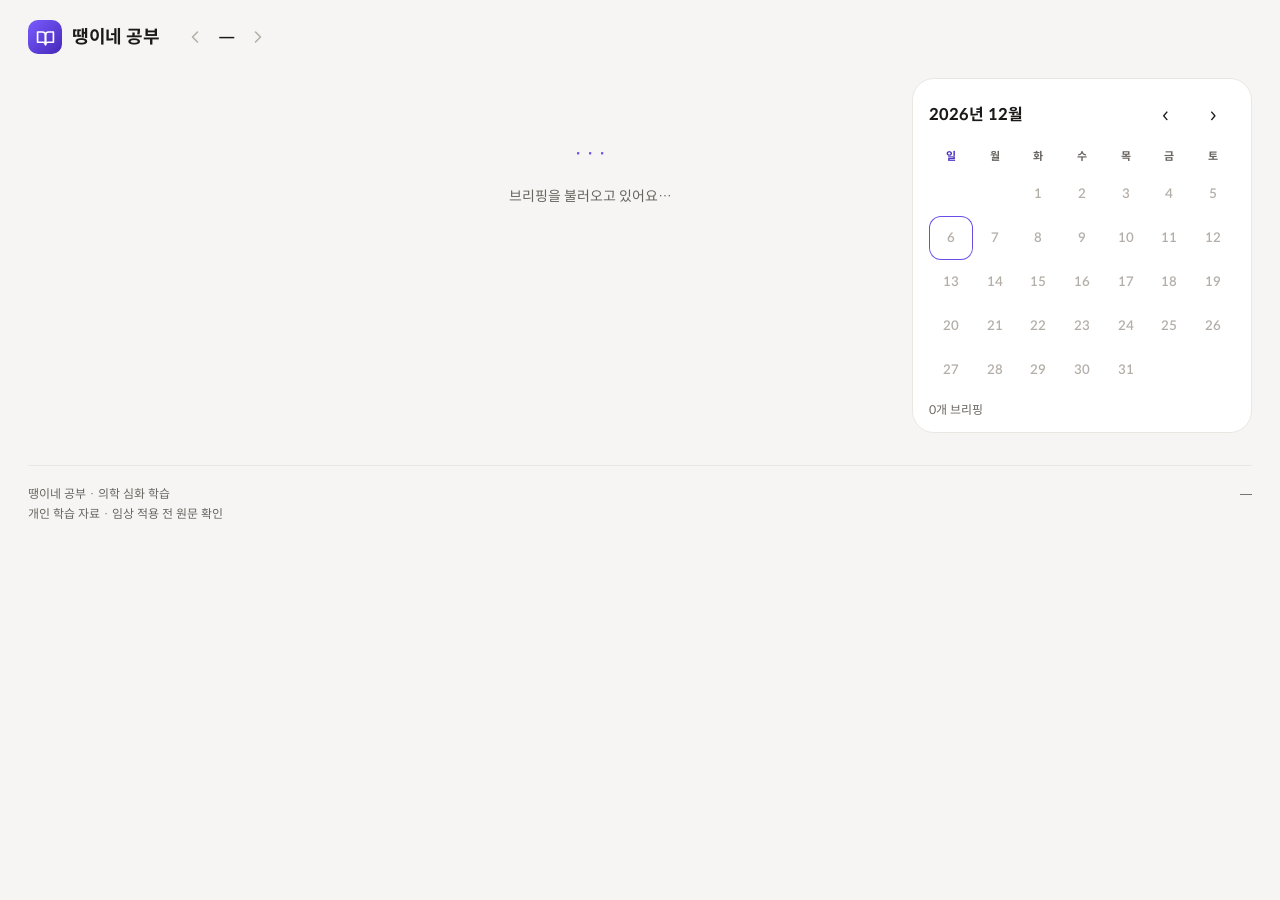
==== index.html @ c03ef51e "넓은 PC 레이아웃 v2: 폭 상한 대신 열 — 카드 옆에 오늘 들은 내용·셀프 체크·한 장 복습, 4800px 이상 확대 (1599px 이하 변화 없음)" ====
<!DOCTYPE html>
<html lang="ko">
<head>
<meta charset="UTF-8">
<meta name="viewport" content="width=device-width,initial-scale=1.0,viewport-fit=cover">
<title>땡이네 공부 · 의학 심화 학습</title>
<meta name="description" content="신장내과 + 인접 과목 — 매일 아침, 3일 사이클로 자동 작성되는 학습 브리핑">
<meta name="theme-color" content="#F6F5F3">
<link rel="manifest" href="manifest.json?v=15">
<link rel="icon" href="icon.svg?v=15" type="image/svg+xml">
<link rel="icon" type="image/png" sizes="192x192" href="icon-192.png?v=15">
<link rel="icon" type="image/png" sizes="512x512" href="icon-512.png?v=15">
<link rel="icon" type="image/x-icon" href="favicon.ico?v=15">
<link rel="apple-touch-icon" href="apple-touch-icon.png?v=15">
<meta name="apple-mobile-web-app-capable" content="yes">
<meta name="apple-mobile-web-app-status-bar-style" content="default">
<meta name="apple-mobile-web-app-title" content="땡이네 공부">
<meta name="application-name" content="땡이네 공부">
<meta name="mobile-web-app-capable" content="yes">
<link rel="preload" href="assets/fonts/SpoqaHanSansNeo-Regular.woff2" as="font" type="font/woff2" crossorigin>
<link rel="preload" href="assets/fonts/SpoqaHanSansNeo-Bold.woff2" as="font" type="font/woff2" crossorigin>
<link rel="stylesheet" href="assets/content-visuals.css?v=15">
<link rel="stylesheet" href="assets/podcast-listen.css?v=17">
<style>
/* Spoqa Han Sans Neo subset, SIL OFL — assets/fonts/LICENSE_OFL.txt. font-display:swap so the file never blocks first paint. Weights stop at Bold (700). */
@font-face{font-family:"Spoqa Han Sans Neo";font-style:normal;font-weight:400;font-display:swap;src:url("assets/fonts/SpoqaHanSansNeo-Regular.woff2") format("woff2")}
@font-face{font-family:"Spoqa Han Sans Neo";font-style:normal;font-weight:500;font-display:swap;src:url("assets/fonts/SpoqaHanSansNeo-Medium.woff2") format("woff2")}
@font-face{font-family:"Spoqa Han Sans Neo";font-style:normal;font-weight:700;font-display:swap;src:url("assets/fonts/SpoqaHanSansNeo-Bold.woff2") format("woff2")}
:root{--bg:#f3f6f7;--panel:#fff;--panel-2:#f4f7f8;--line:#dce5e8;--ink:#172f43;--ink-2:#425b6c;--ink-3:#657b88;--navy:#132d46;--teal:#138a83;--teal-dark:#076e68;--teal-soft:#e6f5f2;--amber:#885b17;--rose:#a44348;--mono:ui-monospace,SFMono-Regular,Consolas,monospace;--sans:"Spoqa Han Sans Neo","Apple SD Gothic Neo","Malgun Gothic",sans-serif}

*{box-sizing:border-box}
html{scroll-behavior:smooth;scroll-padding-top:90px}
body{margin:0;padding-top:env(safe-area-inset-top);padding-bottom:env(safe-area-inset-bottom);background:var(--bg);color:var(--ink);font:16px/1.7 var(--sans);word-break:keep-all;overflow-wrap:anywhere;-webkit-font-smoothing:antialiased}
button,input{font:inherit}
button,summary,a{-webkit-tap-highlight-color:transparent}
a{color:var(--teal-dark);text-underline-offset:3px}
button,summary{cursor:pointer}
button{touch-action:manipulation}
button:focus-visible,summary:focus-visible,a:focus-visible,input:focus-visible{outline:3px solid #e9b75b;outline-offset:4px}
button:disabled{cursor:default}
summary{list-style:none}
summary::-webkit-details-marker{display:none}
[hidden]{display:none!important}
.skip-link{position:fixed;top:-80px;left:16px;z-index:100;background:white;padding:12px 20px;border-radius:8px}
.skip-link:focus{top:12px}
.wrap{max-width:1100px;margin:0 auto;padding:0 32px 36px}
.topbar{display:flex;align-items:center;justify-content:space-between;padding:22px 0 20px;gap:16px}
.brand{display:flex;align-items:center;gap:10px;color:var(--navy);text-decoration:none;font-size:22px;letter-spacing:-.8px;font-weight:800}
.brand img{width:38px;height:38px;border-radius:11px}
.brand small{font-size:12px;letter-spacing:.1em;font-weight:600;color:var(--ink-3);margin-left:5px}
.top-r{font-size:12px;color:var(--ink-3);display:flex;gap:8px;align-items:center}
.status-dot{height:6px;width:6px;border-radius:50%;background:var(--teal)}
.collab-link{display:inline-flex;align-items:center;min-height:44px;padding:0 12px;margin-left:4px;border:1px solid var(--line);border-radius:10px;background:var(--panel);color:var(--teal-dark);font-size:12px;font-weight:700;text-decoration:none;white-space:nowrap}
.header{background:var(--navy);border-radius:24px;padding:34px 38px;position:relative;overflow:hidden;color:white;display:flex;justify-content:space-between;gap:28px;align-items:center}
.h-eyebrow{font-size:11px;font-weight:650;letter-spacing:.16em;text-transform:uppercase;color:#8ed9d0;margin-bottom:12px}
.h-title{font-size:32px;line-height:1.35;font-weight:750;letter-spacing:-1.2px;margin:0 0 11px}
.h-description{font-size:14px;color:#c1d1dd;margin:0;max-width:490px}
.h-meta{display:flex;gap:10px;align-items:center;flex-wrap:wrap;margin-top:24px;font-size:12px;color:#c1d1dd}
.h-meta b{font-weight:550;color:white;letter-spacing:.03em}
.pill{background:#29465d;color:#c9ece6;border:1px solid #3f6274;border-radius:6px;padding:2px 8px;font-size:11px}
.hero-art{width:150px;height:140px;flex-shrink:0;opacity:.94}
.hero-art img{width:116px;height:116px;display:block;margin:12px auto;border-radius:29px;box-shadow:0 12px 30px #05172744}
.date-bar{margin:18px 0 26px;display:flex;align-items:flex-start;justify-content:space-between;gap:16px}
.reading-note{font-size:12px;color:var(--ink-3);padding-top:10px;margin:0}
.archive{position:relative;min-width:255px}
.archive>summary{display:flex;align-items:center;justify-content:space-between;gap:14px;min-height:44px;background:var(--panel);border:1px solid var(--line);border-radius:10px;padding:8px 14px;font-size:13px;color:var(--ink-2)}
.archive>summary .chevron{font-size:17px;line-height:1}
.archive[open]>summary .chevron{transform:rotate(180deg)}
.calendar{position:absolute;top:54px;right:0;width:342px;z-index:20;background:white;border:1px solid var(--line);border-radius:16px;padding:16px;box-shadow:0 12px 40px #132d4620}
.cal-head{display:flex;justify-content:space-between;align-items:center;margin-bottom:8px}
.cal-title{font-size:16px;font-weight:700}
.cal-nav{display:flex;gap:4px}
.cal-btn{min-width:44px;height:44px;border:1px solid var(--line);border-radius:9px;color:var(--ink);background:white;font-size:22px}
.cal-grid{display:grid;grid-template-columns:repeat(7,1fr);gap:0}
.cal-wd{text-align:center;font-size:11px;color:var(--ink-3);padding:6px}
.cal-day{border:0;background:transparent;height:44px;min-width:0;font-family:var(--mono);font-size:13px;border-radius:9px;position:relative;color:var(--ink-3)}
.cal-day:disabled{color:#9aabb6}
.cal-day.has:after{content:'';position:absolute;width:4px;height:4px;border-radius:4px;background:var(--teal);bottom:4px;left:calc(50% - 2px)}
.cal-day.has:hover{background:var(--teal-soft)}
.cal-day.today{box-shadow:inset 0 0 0 1px var(--teal)}
.cal-day.is-selected{color:white;background:var(--navy)}
.cal-day.is-selected:after{background:#88dbd0}
.cal-count{font-size:11px;color:var(--ink-3);margin:10px 0 0}
.section-kicker{font-size:11px;letter-spacing:.13em;font-weight:700;color:var(--teal-dark);text-transform:uppercase}
.section-heading{display:flex;align-items:end;justify-content:space-between;gap:16px;margin-bottom:18px}
.section-heading h2{margin:3px 0 0;font-size:23px;letter-spacing:-.7px;line-height:1.4}
.section-heading p{font-size:12px;color:var(--ink-3);margin:0}
.specialty-nav{display:flex;gap:8px;overflow-x:auto;scrollbar-width:thin;position:sticky;top:0;z-index:10;background:#f3f6f7f5;backdrop-filter:blur(10px);padding:14px 0 17px;margin:0 0 20px;border-bottom:1px solid var(--line)}
.specialty-nav a{display:flex;gap:8px;align-items:center;flex-shrink:0;text-decoration:none;color:var(--ink-2);padding:10px 14px;min-height:44px;border-radius:9px;border:1px solid var(--line);background:white;font-size:13px;font-weight:600}
.specialty-nav a:hover,.specialty-nav a:focus{background:var(--navy);color:white;border-color:var(--navy)}
.specialty-nav .nav-count{font-size:10px;opacity:.75}
.specialty-section{margin:0 0 32px}
.sp-head{display:flex;align-items:center;gap:12px;margin-bottom:14px}
.sp-num{display:grid;place-items:center;background:#e4eeee;border:1px solid #d3e5e3;border-radius:10px;width:42px;height:42px;font-size:12px;font-family:var(--mono);color:var(--teal-dark)}
.sp-title{font-size:20px;font-weight:700;letter-spacing:-.5px;margin:0;line-height:1.35}
.sp-title small{display:block;font-size:11px;color:var(--ink-3);font-weight:400;letter-spacing:.015em;margin-top:3px}
.sp-sub{margin-left:auto;font-size:12px;color:var(--ink-3)}
.article-list{background:white;border:1px solid var(--line);border-radius:15px;overflow:hidden}
.item{border-bottom:1px solid var(--line)}
.item:last-child{border-bottom:0}
.item-head{display:grid;grid-template-columns:82px minmax(0,1fr) 24px;gap:15px;align-items:start;padding:20px 22px;min-height:76px}
.item-head:hover{background:#fafcfc}
.item-cat{display:inline-flex;align-items:center;justify-content:center;gap:5px;border-radius:6px;padding:3px 7px;font-size:11px;font-weight:650;white-space:nowrap;margin-top:2px;color:#315779;background:#edf3f8}
.item-cat.guide{color:#826121;background:#faf3e3}
.item-cat.ins{color:#705388;background:#f3edf8}
.item-cat.drug{color:#087b6e;background:#e8f6f1}
.item-cat.int{color:#9a5143;background:#fcf0e9}
.item-cat.safe{color:#a43d4c;background:#fbedf0}
.cat-symbol{font-size:12px;line-height:1}
.item-headline{font-size:16px;font-weight:650;line-height:1.65;letter-spacing:-.27px;margin:0}
.item-summary{font-size:14px;color:var(--ink-3);line-height:1.65;margin-top:6px;display:-webkit-box;-webkit-line-clamp:2;-webkit-box-orient:vertical;overflow:hidden}
.item-toggle{display:grid;place-items:center;height:28px;color:var(--ink-3);font-size:20px;font-weight:300;transition:transform .15s}
.item[open]>.item-head .item-toggle{transform:rotate(45deg);color:var(--teal)}
.item[open]>.item-head{background:#f8fbfb}
.blocks{padding:0 22px 22px 119px}
.block{padding:18px 0;border-bottom:1px solid #e9eef0;font-size:16px;min-width:0}
.block:last-child{border-bottom:0;padding-bottom:0}
.block h4{font-size:12px;letter-spacing:.025em;color:var(--teal-dark);margin:0 0 8px;font-weight:700}
.block p,.block ul,.block ol{margin:0 0 9px;font-size:16px;line-height:1.85;color:var(--ink-2)}
.block p:last-child,.block ul:last-child,.block ol:last-child{margin-bottom:0}
.block ul,.block ol{padding-left:23px}
.block li{margin-bottom:5px}
.block strong{color:var(--ink);font-weight:650}
.block.algo{border-left:3px solid var(--teal);padding:16px 18px;margin:12px 0;background:#f0f8f6;border-radius:0 9px 9px 0}
.block.cautions{border-left:3px solid #c99354;background:#fcf7ef;padding:16px 18px;border-radius:0 9px 9px 0}
.block.source p,.block.source li{font-size:13px}
.block.source a{word-break:break-word}
.no-updates{border:1px dashed #cedde2;border-radius:11px;margin-top:12px;color:var(--ink-3);font-size:12px;background:#ffffff80}
.no-updates>summary{min-height:44px;padding:12px 16px;display:flex;align-items:center;justify-content:space-between;gap:12px}
.no-updates>summary span:first-child{display:flex;gap:8px;align-items:center}
.no-updates[open] .empty-caret{transform:rotate(180deg)}
.empty-items{padding:0 16px 12px;margin:0;list-style:none}
.empty-items li{display:flex;align-items:center;gap:12px;padding:8px 0;border-top:1px solid #e6eded;font-size:12px}
.empty-items .item-cat{min-width:78px}
.tag{display:inline-flex;border-radius:5px;padding:1px 6px;font-size:10px;font-weight:650;margin-right:7px;color:var(--teal-dark);background:var(--teal-soft)}
.tag.now{background:#fbedf0;color:var(--rose)}
.tag.recur{background:#faf3e3;color:var(--amber)}
.learning-grid{display:grid;grid-template-columns:minmax(0,1.25fr) minmax(0,1fr);gap:22px;align-items:start;margin-top:40px}
.review-section{}
.quiz{background:white;border:1px solid var(--line);border-radius:14px;padding:22px;margin-bottom:12px}
.quiz-number{display:block;color:var(--teal-dark);font-size:11px;font-weight:700;letter-spacing:.1em;margin-bottom:8px}
.quiz-q{font-size:16px;font-weight:650;line-height:1.65;margin:0 0 16px}
.quiz-options{border:0;padding:0;margin:0 0 14px;min-width:0}
.quiz-option{display:flex;gap:10px;align-items:flex-start;font-size:14px;min-height:44px;line-height:1.6;padding:10px 12px;background:#f5f8f9;border:1px solid transparent;border-radius:8px;margin-bottom:6px;cursor:pointer}
.quiz-option:has(input:checked){border-color:var(--teal);background:var(--teal-soft)}
.quiz-option input{accent-color:var(--teal);margin:4px 0 0;flex-shrink:0;width:16px;height:16px}
.quiz-prompt{font-size:15px;color:var(--ink-2)}
.quiz-toggle{display:flex;align-items:center;justify-content:space-between;min-height:44px;color:var(--teal-dark);font-size:13px;font-weight:650}
.quiz-toggle:after{content:'+';font-size:22px;font-weight:400}
.quiz-answer[open]>.quiz-toggle:after{content:'−'}
.quiz-a{font-size:15px;background:var(--teal-soft);border-radius:9px;padding:14px 16px;color:var(--ink-2)}
.quiz-a p{margin:0 0 7px}
.quiz-a p:last-child{margin-bottom:0}
.recall{background:var(--navy);border-radius:16px;color:white;padding:23px 24px}
.recall-label{font-size:18px;font-weight:650;display:flex;justify-content:space-between;gap:12px;align-items:center;min-height:44px}
.recall-label small{color:#9dd8d0;font-size:10px;font-weight:500}
.recall-sub{font-size:12px;color:#b5cbd6;margin:8px 0 16px}
.recall ul{list-style:none;padding:0;margin:0}
.recall li{font-size:15px;line-height:1.8;padding:13px 0 13px 20px;position:relative;border-top:1px solid #ffffff1a;color:#e0e9ef}
.recall li:before{content:'';width:5px;height:5px;background:#72c6bb;position:absolute;left:0;top:24px;border-radius:50%}
.recall a{color:#9ce0d6}
.case-section{background:white;border:1px solid var(--line);border-radius:15px;padding:24px;margin:30px 0}
.case-section h3{font-size:18px;margin:8px 0}
.case-section .block{border:0}
.state{padding:56px 20px;text-align:center;color:var(--ink-3);font-size:14px}
.state-mark{font-size:24px;margin-bottom:10px;color:var(--teal)}
.state button{background:white;border:1px solid var(--line);border-radius:8px;min-height:44px;padding:8px 16px;color:var(--teal-dark);margin-top:16px}
.footer{border-top:1px solid var(--line);margin-top:36px;padding-top:23px;font-size:11px;color:var(--ink-3);display:flex;justify-content:space-between;gap:20px;align-items:flex-start}
.footer p{margin:0}
.footer .author{max-width:65%;text-align:right}
.md-table-wrap{width:100%;overflow:auto;border:1px solid var(--line);border-radius:10px;margin:12px 0}
.md-table{border-collapse:collapse;width:100%;font-size:14px;text-align:left;min-width:280px}
.md-table th,.md-table td{padding:11px 13px;border-bottom:1px solid var(--line);vertical-align:top}
.md-table th{background:#edf5f4;font-size:12px;color:var(--teal-dark);font-weight:700}
.md-table tr:last-child td{border-bottom:0}
.md-callout{background:#eef6fa;border-left:3px solid #4989ac;border-radius:0 9px 9px 0;padding:14px 16px;margin:12px 0}
.md-callout.warning,.md-callout.caution{background:#fcf5e9;border-color:#bf8b42}
.md-callout-title{font-size:12px;font-weight:700;margin-bottom:7px;color:var(--ink)}
.md-callout p{font-size:15px}
.flow{margin:16px 0;padding:18px;background:#edf6f4;border-radius:12px;border:1px solid #d2e8e2}
.flow figcaption{font-size:12px;font-weight:700;margin-bottom:13px;color:var(--teal-dark)}
.flow ol{list-style:none;padding:0;margin:0;display:flex;gap:22px;flex-wrap:wrap}
.flow li{flex:1;min-width:130px;position:relative;border:1px solid #c9deda;background:white;border-radius:8px;padding:13px;font-size:14px;line-height:1.65;margin:0}
.flow li:not(:last-child):after{content:'→';position:absolute;right:-18px;top:calc(50% - 13px);color:var(--teal)}
.flow-step{display:block;font:10px var(--mono);color:var(--teal-dark);margin-bottom:6px}
.md-code{font:13px/1.8 var(--mono);white-space:pre-wrap;overflow-wrap:anywhere;padding:14px;background:#f0f4f6;border-radius:8px}
code{font-family:var(--mono);font-size:.85em;background:#e8eef1;border-radius:3px;padding:1px 4px}
.sr-only{position:absolute;width:1px;height:1px;padding:0;margin:-1px;overflow:hidden;clip:rect(0,0,0,0);white-space:nowrap;border:0}


@media(max-width:760px){.wrap{padding:0 20px 28px}
.topbar{padding:17px 0}
.brand{font-size:21px}
.brand small{display:none}
.header{padding:27px 25px;border-radius:20px;gap:14px}
.h-title{font-size:27px}
.hero-art{width:84px;height:96px}
.hero-art img{width:84px;height:84px;margin:6px 0;border-radius:22px}
.h-description{font-size:13px}
.h-meta{margin-top:18px;font-size:11px}
.reading-note{max-width:210px}
.learning-grid{grid-template-columns:1fr;gap:24px;margin-top:32px}
.blocks{padding-left:22px}
.recall{padding:22px}
.footer{margin-top:28px}
}


@media(max-width:520px){.wrap{padding:0 16px 26px}
.top-r{font-size:10px}
.brand img{width:34px;height:34px}
.header{padding:24px;border-radius:18px;display:block}
.hero-art{position:absolute;right:-11px;top:22px;opacity:.22;transform:rotate(-13deg);width:114px;height:114px;pointer-events:none}
.hero-art img{width:114px;height:114px}
.h-title{font-size:27px;position:relative}
.h-description{max-width:265px;position:relative}
.h-eyebrow{font-size:10px}
.h-meta{gap:8px}
.date-bar{margin:14px 0 26px;display:block}
.reading-note{max-width:none;font-size:11px;padding:0;margin:0 0 11px}
.archive{min-width:0}
.archive>summary{font-size:12px}
.calendar{position:static;box-shadow:none;width:100%;margin-top:8px;padding:12px}
.section-heading{margin-bottom:14px}
.section-heading h2{font-size:21px}
.section-heading p{font-size:11px}
.specialty-nav{margin-bottom:22px;padding:11px 0 12px;gap:7px}
.specialty-nav a{font-size:12px;padding:10px 12px}
.sp-title{font-size:19px}
.sp-num{width:36px;height:38px}
.sp-sub{font-size:11px}
.item-head{padding:18px 16px;grid-template-columns:minmax(0,1fr) 20px;gap:8px 10px}
.item-head>.item-cat{grid-column:1;width:max-content;margin:0}
.item-copy{grid-column:1}
.item-toggle{grid-column:2;grid-row:1/3;align-self:center}
.item-headline{font-size:16px}
.item-summary{font-size:13px}
.blocks{padding:0 16px 18px}
.block{padding:16px 0}
.block p,.block li{font-size:15.5px;line-height:1.85}
.block.algo,.block.cautions{padding:14px}
.no-updates>summary{font-size:11px;padding:11px 12px}
.empty-items{padding:0 12px 10px}
.empty-items li{gap:8px;font-size:11px}
.empty-items .item-cat{font-size:10px}
.quiz{padding:19px 17px}
.quiz-q{font-size:16px}
.quiz-option{font-size:14px}
.recall li{font-size:15px}
.footer{display:block;line-height:1.8}
.footer .author{max-width:none;text-align:left;margin-top:8px}
.flow ol{display:block}
.flow li{margin:0 0 24px}
.flow li:last-child{margin-bottom:0}
.flow li:not(:last-child):after{content:'↓';right:auto;left:calc(50% - 6px);top:auto;bottom:-25px}
.md-table{font-size:13px}
.md-table th,.md-table td{padding:9px 11px}
}


@media(prefers-reduced-motion:reduce){html{scroll-behavior:auto}
*,*:before,*:after{animation:none!important;transition:none!important}
}


@media print{body{background:white}
.wrap{max-width:none;padding:0}
.topbar,.archive,.specialty-nav,.hero-art{display:none}
.header{color:var(--ink);background:white;border:1px solid var(--line)}
.h-eyebrow,.h-description,.h-meta,.h-meta b{color:var(--ink)}
.learning-grid{display:block}
.recall{background:white;color:var(--ink);border:1px solid var(--line)}
.recall li{color:var(--ink)}
details>*{display:block!important}
details::details-content{content-visibility:visible}
.item-head,.quiz{break-inside:avoid}
.blocks{padding-left:22px}
}



/* ============================================================
   v2 · 2026-11-02 · Claude 디자인 제안 — 아이콘 보라를 강조색으로(기존 --teal 변수 이름은 그대로, 값만 보라)
   남색 머리 판·복습 카드와 분류 칩(논문·가이드라인·급여·약물 등) 색은 그대로. 이 블록을 지우면 이전 모습.
   ============================================================ */
:root{--teal:#6A4DE8;--teal-dark:#5535C9;--teal-soft:#F1EDFE;--ink-3:#576c79;--lilac:#C9BBFF}
/* 초점 표시: 호박색(흰 바탕 1.8:1) → 보라(5.5:1) */
button:focus-visible,summary:focus-visible,a:focus-visible,input:focus-visible{outline-color:var(--teal)}
/* 청록 계열로 하드코딩돼 있던 옅은 바탕·선 → 보라 계열 */
.h-eyebrow,.recall-label small,.recall a{color:var(--lilac)}
.pill{color:#E4DCFF}
.cal-day.is-selected:after{background:var(--lilac)}
.recall li:before{background:#A792FF}
.sp-num{background:#EFEBFC;border-color:#DCD3F8}
.item-head:hover{background:#FBFAFF}
.item[open]>.item-head{background:#F8F6FF}
.block.algo{background:#F5F2FE}
.md-table th{background:#F1EEFC}
.flow{background:#F5F2FE;border-color:#DFD7F8}
.flow li{border-color:#D9CFF6}
.specialty-nav a:hover,.specialty-nav a:focus{background:var(--teal-dark);border-color:var(--teal-dark)}
/* 시각자료(효과크기·막대)의 주색도 보라로 — 남색 보조색은 그대로 */
.content-visual{--cv-teal:#6A4DE8}

/* ============================================================
   v3 · 2026-11-03 · Claude 디자인 — 조율안 '플래시카드'(오너 선택: 스터디 1안)
   네 앱 공유 톤(바탕 #F6F5F3·카드 흰색·글자 #1C1A19/#67635F·선 #EAE7E3·Spoqa Han Sans Neo) + 앱 색 보라 한 톤.
   한 번에 한 장을 보여 주는 규칙은 html.v3-deck 아래에만 있다(아래 v3 스크립트가 붙임).
   스크립트가 실패하면 이 클래스가 빠져 모든 항목이 목록으로 다 보인다.
   ============================================================ */
:root{--bg:#F6F5F3;--panel:#FFFFFF;--panel-2:#F4F2EF;--line:#EAE7E3;--ink:#1C1A19;--ink-2:#1C1A19;--ink-3:#67635F;--navy:#4B30C2;--teal:#6A4DE8;--teal-dark:#4B30C2;--teal-soft:#EEEAFE;--lilac:#E6E0FF;
  --v3-app:#6A4DE8;--v3-deep:#4B30C2;--v3-soft:#EEEAFE;--v3-seg:#ECE8F7;--v3-mute:#B4AEA8;--v3-grad:linear-gradient(135deg,#7A5CFF 0%,#4528B8 100%);
  --sans:"Spoqa Han Sans Neo","Apple SD Gothic Neo","Malgun Gothic",sans-serif}
html{scroll-padding-top:72px;scroll-padding-bottom:100px}
body{background:var(--bg);color:var(--ink);font-size:15px;line-height:1.7}
a{color:var(--v3-deep)}
button:focus-visible,summary:focus-visible,a:focus-visible,input:focus-visible,[tabindex]:focus-visible{outline:3px solid var(--v3-app);outline-offset:3px}
.wrap{max-width:720px;padding:0 16px 28px}
.v3-i{width:20px;height:20px;display:block;flex-shrink:0;fill:none;stroke:currentColor;stroke-width:1.9;stroke-linecap:round;stroke-linejoin:round}
.v3-ic{display:inline-grid;place-items:center;width:44px;height:44px;flex-shrink:0;padding:0;border:0;border-radius:12px;background:transparent;color:var(--ink)}
.v3-ic:hover{background:#EFEDEA}
.v3-ic:disabled{color:var(--v3-mute);background:transparent}
/* 머리줄 — 모바일: 앱 마크 · "날짜 · Day N ▾"(달력 열기) · 달력 · 협의실 */
.topbar{display:flex;align-items:center;gap:4px;padding:10px 0 4px;min-height:62px}
.v3-brandrow{display:flex;align-items:center;gap:2px;min-width:0;flex:1 1 auto}
.brand{display:inline-flex;align-items:center;gap:10px;min-width:44px;min-height:44px;color:var(--ink);font-size:18px;font-weight:800;letter-spacing:-.3px;text-decoration:none;flex-shrink:0}
.v3-mark{width:34px;height:34px;border-radius:10px;background:var(--v3-grad);display:grid;place-items:center;flex-shrink:0}
.v3-mark svg{display:block}
.v3-brandname,.v3-arch-sr,.v3-collab-txt{position:absolute;width:1px;height:1px;padding:0;margin:-1px;overflow:hidden;clip:rect(0,0,0,0);white-space:nowrap;border:0}
.v3-daynav{display:none}
.archive{position:static;min-width:0}
.archive>summary{display:inline-flex;align-items:center;gap:2px;min-height:44px;max-width:100%;padding:0 6px;border:0;border-radius:12px;background:transparent;color:var(--ink);font-size:20px;font-weight:800;letter-spacing:-.5px;white-space:nowrap}
.archive>summary:hover{background:#EFEDEA}
.v3-datelabel{overflow:hidden;text-overflow:ellipsis}
.archive>summary .chevron{display:grid;place-items:center;color:var(--ink-3);font-size:inherit;transition:transform .15s}
.archive[open]>summary .chevron{transform:rotate(180deg)}
.top-r{display:flex;align-items:center;gap:0;margin-left:auto;font-size:12px;color:var(--ink-3)}
.status-dot,#status-text{display:none}
.top-r.v3-offline #status-text{display:inline-flex;align-items:center;min-height:28px;padding:0 9px;margin-right:4px;border-radius:999px;background:#FCF0E9;color:#8A3B22;font-weight:700;white-space:nowrap}
.collab-link{display:inline-flex;align-items:center;justify-content:center;gap:8px;min-width:44px;min-height:44px;padding:0;margin:0;border:0;border-radius:12px;background:transparent;color:var(--ink);font-size:14px;font-weight:700}
.collab-link:hover{background:#EFEDEA}
/* 원래 남색 머리 판·읽기 안내 줄: 화면에서는 빼고(머리 판은 화면 읽기용으로 남김) 날짜·Day는 머리줄이 보여 준다 */
.header{position:absolute!important;width:1px;height:1px;padding:0;margin:-1px;overflow:hidden;clip:rect(0,0,0,0);white-space:nowrap;border:0}
.date-bar{display:none}
/* 7일 띠 */
.v3-week{display:flex;gap:2px;margin:2px 0 4px}
.v3-wd{flex:1 1 0;min-width:0;min-height:64px;display:flex;flex-direction:column;align-items:center;justify-content:center;gap:3px;padding:6px 0;border:0;border-radius:14px;background:transparent;color:var(--ink);font-family:inherit}
.v3-wd-w{font-size:11px;font-weight:600;color:var(--ink-3);line-height:1.2}
.v3-wd-d{font-size:16px;font-weight:800;font-variant-numeric:tabular-nums;line-height:1.2}
.v3-wd-dot{width:5px;height:5px;border-radius:50%;background:transparent}
.v3-wd.has .v3-wd-dot{background:var(--v3-app)}
.v3-wd.has:hover{background:var(--v3-soft)}
.v3-wd.today{box-shadow:inset 0 0 0 1px var(--v3-app)} /* 2026-11-05: 선 색(1.13:1)이라 오늘 표시가 거의 안 보였음 → 달력처럼 앱 색 */
.v3-wd:disabled,.v3-wd:disabled .v3-wd-w{color:var(--v3-mute)}
.v3-wd[aria-pressed=true],.v3-wd[aria-pressed=true]:hover{background:var(--v3-app);color:#FFFFFF;box-shadow:none}
.v3-wd[aria-pressed=true] .v3-wd-w{color:#FFFFFF}
.v3-wd[aria-pressed=true] .v3-wd-dot{background:#FFFFFF}
/* 분야 칩(모바일, 본문 위에 붙어 있음) */
.specialty-nav{position:sticky;top:0;z-index:12;display:flex;gap:8px;overflow-x:auto;scrollbar-width:none;margin:0 -16px 8px;padding:8px 16px 10px;background:rgba(246,245,243,.96);border-bottom:0;-webkit-backdrop-filter:blur(10px);backdrop-filter:blur(10px)}
.specialty-nav::-webkit-scrollbar{display:none}
.specialty-nav a{display:inline-flex;align-items:center;gap:6px;flex-shrink:0;min-height:44px;padding:0 15px;border:1px solid var(--line);border-radius:999px;background:#FFFFFF;color:var(--ink);font-size:14px;font-weight:700;text-decoration:none}
.specialty-nav a:hover{background:var(--panel-2);border-color:var(--line);color:var(--ink)}
.specialty-nav a:focus{background:#FFFFFF;border-color:var(--line);color:var(--ink)}
.specialty-nav .nav-count{font-size:12px;font-weight:700;opacity:1;color:var(--ink-3)}
.specialty-nav a.v3-on,.specialty-nav a.v3-on:hover,.specialty-nav a.v3-on:focus{background:var(--v3-app);border-color:var(--v3-app);color:#FFFFFF}
.specialty-nav a.v3-on .nav-count{color:#FFFFFF}
/* 분야 머리(칩을 누르면 여기로 — 고정 칩 바에 가리지 않음) */
.specialty-section{margin:0 0 20px}
.sp-head{display:flex;align-items:center;gap:10px;min-height:44px;margin:0 0 10px}
.sp-num{width:32px;height:32px;border:0;border-radius:10px;background:var(--v3-soft);color:var(--v3-deep);font:700 12px var(--sans);font-variant-numeric:tabular-nums;flex-shrink:0}
.sp-title{display:flex;align-items:baseline;flex-wrap:wrap;gap:0 8px;font-size:17px;font-weight:800;letter-spacing:-.3px}
.sp-title small{display:inline;margin:0;font-size:12px;font-weight:500;letter-spacing:0;color:var(--ink-3)}
.sp-sub{margin-left:auto;font-size:12px;color:var(--ink-3);white-space:nowrap}
/* 카드 — 지금 항목 한 장 + 아래 넘기기 줄. 뒤에 카드 두 장이 겹친 모양 */
.article-list{position:relative;overflow:visible;background:#FFFFFF;border:1px solid var(--line);border-radius:24px;box-shadow:0 10px 28px rgba(28,26,25,.08);margin-bottom:22px}
html.v3-deck .article-list::before,html.v3-deck .article-list::after{content:'';position:absolute;z-index:-1;border-radius:24px;pointer-events:none}
html.v3-deck .article-list::before{left:15px;right:15px;top:7px;bottom:-7px;background:#EDE9FB}
html.v3-deck .article-list::after{left:30px;right:30px;top:14px;bottom:-14px;background:#E3DEF8}
.item{border-bottom:0}
.item+.item{border-top:1px solid var(--line)}
html.v3-deck .item{display:none;border-top:0}
html.v3-deck .item.v3-cur{display:block}
.item-head{display:block;position:relative;min-height:0;padding:22px 64px 6px 26px;border-radius:24px 24px 0 0}
.item-head:hover,.item[open]>.item-head{background:transparent}
.item-head>.item-cat{display:inline-flex;vertical-align:middle;margin:0}
.item-cat,.item-cat.guide,.item-cat.ins,.item-cat.drug,.item-cat.int,.item-cat.safe{color:var(--v3-deep);background:var(--v3-soft);border-radius:6px;padding:2px 8px;font-size:12px;font-weight:700;line-height:1.5}
.cat-symbol{display:none}
.v3-meta{display:inline;vertical-align:middle;margin-left:8px;font-size:12px;color:var(--ink-3)}
.item-copy{display:block}
.item-headline{margin:10px 0 0;font-size:23px;line-height:1.4;font-weight:800;letter-spacing:-.5px;color:var(--ink)}
.v3-find{display:inline-block;margin-top:10px;padding:4px 10px;border-radius:8px;background:var(--v3-soft);color:var(--v3-deep);font-size:14px;font-weight:800;line-height:1.5}
.item-summary{margin-top:10px;font-size:15px;line-height:1.7;color:var(--ink);-webkit-line-clamp:3}
.item[open].v3-haslead .item-summary{display:none}
.item-toggle{position:absolute;top:14px;right:12px;width:44px;height:44px;display:grid;place-items:center;font-size:0;color:var(--ink-3);border-radius:12px}
.item-toggle:before{content:'';width:20px;height:20px;background:currentColor;-webkit-mask:url("data:image/svg+xml,%3Csvg xmlns='http://www.w3.org/2000/svg' viewBox='0 0 24 24' fill='none' stroke='%23000' stroke-width='2' stroke-linecap='round' stroke-linejoin='round'%3E%3Cpath d='M6 9l6 6 6-6'/%3E%3C/svg%3E") center/contain no-repeat;mask:url("data:image/svg+xml,%3Csvg xmlns='http://www.w3.org/2000/svg' viewBox='0 0 24 24' fill='none' stroke='%23000' stroke-width='2' stroke-linecap='round' stroke-linejoin='round'%3E%3Cpath d='M6 9l6 6 6-6'/%3E%3C/svg%3E") center/contain no-repeat}
.item[open]>.item-head .item-toggle{transform:rotate(180deg);color:var(--ink-3)}
.item-head:hover .item-toggle{background:var(--panel-2)}
.blocks{display:flex;flex-direction:column;padding:0 26px 18px}
.block{order:3;min-width:0;padding:14px 0 4px;border-bottom:0;border-top:1px solid var(--line);font-size:15px}
.block:last-child{padding-bottom:4px}
.block.v3-lead{order:0;border-top:0;padding-top:10px}
.block.v3-lead>h4{position:absolute;width:1px;height:1px;margin:-1px;overflow:hidden;clip:rect(0,0,0,0);white-space:nowrap}
.block h4{margin:0 0 8px;font-size:14px;font-weight:800;letter-spacing:0;color:var(--ink)}
.block p,.block ul,.block ol{font-size:15px;line-height:1.8;color:var(--ink)}
.block.algo,.block.cautions{border-top:0;margin:12px 0 4px;padding:14px 16px;border-radius:0 12px 12px 0}
.block.algo{background:#F7F5FE;border-left-color:var(--v3-app)}
html.v3-deck .block.v3-shut{display:none}
/* 핵심 숫자 칸(항목의 시각자료에 있는 값만 그대로 옮김) */
.v3-tiles{order:1;display:grid;grid-template-columns:repeat(var(--n,3),minmax(0,1fr));gap:10px;margin:12px 0 4px}
.v3-tiles.n1{grid-template-columns:minmax(0,300px)}
.v3-tile{display:flex;flex-direction:column;gap:2px;min-width:0;padding:11px 13px;border-radius:12px;background:var(--panel-2)}
.v3-tile-l{font-size:12px;line-height:1.4;color:var(--ink-3);display:-webkit-box;-webkit-line-clamp:2;-webkit-box-orient:vertical;overflow:hidden}
.v3-tile-v{font-size:24px;line-height:1.25;font-weight:800;color:var(--ink);font-variant-numeric:tabular-nums;overflow-wrap:anywhere}
.v3-tile-s{font-size:12px;line-height:1.4;color:var(--ink-3)}
.v3-tile.v3-hit{background:var(--v3-soft)}
.v3-tile.v3-hit .v3-tile-v{color:var(--v3-deep)}
/* 항목 안 내용 펼치기(그 항목에 있는 칸만) */
.v3-secbar{order:2;display:flex;flex-wrap:wrap;gap:6px;margin:14px 0 6px}
.v3-sec{display:inline-flex;align-items:center;gap:4px;min-height:44px;padding:0 11px 0 14px;border:1px solid var(--line);border-radius:999px;background:#FFFFFF;color:var(--ink);font-size:13px;font-weight:600;font-family:inherit}
.v3-sec:hover{background:var(--panel-2)}
.v3-sec .v3-i{width:16px;height:16px;transition:transform .15s}
.v3-sec[aria-expanded=true]{background:var(--v3-soft);border-color:#D9D0FB;color:var(--v3-deep)}
.v3-sec[aria-expanded=true] .v3-i{transform:rotate(180deg)}
/* 넘기기 줄 — 긴 카드에서도 손 닿는 곳(화면 아래)에 붙고, 카드 끝에서는 제자리 */
.v3-decknav{position:sticky;bottom:0;z-index:4;display:flex;align-items:center;gap:12px;padding:12px 18px 14px;border-top:1px solid var(--line);border-radius:0 0 24px 24px;background:#FFFFFF}
.specialty-section>.v3-decknav{border:1px solid var(--line);border-radius:22px;margin-top:12px}
.v3-nb{display:grid;place-items:center;width:48px;height:48px;flex-shrink:0;padding:0;border:1px solid var(--line);border-radius:14px;background:#FFFFFF;color:var(--ink)}
.v3-nb:hover{background:var(--panel-2)}
.v3-nb.v3-next,.v3-nb.v3-next:hover{background:var(--v3-app);border-color:var(--v3-app);color:#FFFFFF}
.v3-nb:disabled{opacity:.4;cursor:default}
.v3-prog{flex:1 1 auto;min-width:0;display:flex;flex-direction:column;align-items:center;gap:6px}
.v3-prog-t{font-size:14px;font-weight:800;font-variant-numeric:tabular-nums}
.v3-prog-t span{font-weight:500;color:var(--ink-3)}
.v3-bar{display:block;width:100%;height:5px;border-radius:3px;background:var(--panel-2);overflow:hidden}
.v3-bar i{display:block;height:100%;width:0;border-radius:3px;background:var(--v3-app)}
/* 신규 사항 없는 항목 */
.no-updates{margin-top:0;border:1px dashed #D9D4CE;border-radius:16px;background:transparent;color:var(--ink-3);font-size:13px}
.empty-items li{border-top-color:var(--line)}
/* 셀프 체크 · 한 장 복습 · 케이스 */
.learning-grid{display:block;margin-top:0}
.learning-grid>.review-section+.review-section{margin-top:28px}
.section-kicker{color:var(--v3-deep)}
.section-heading h2{font-size:20px;font-weight:800}
.section-heading p{color:var(--ink-3)}
.quiz{border:1px solid var(--line);border-radius:20px;padding:20px 22px}
.quiz-number,.quiz-toggle{color:var(--v3-deep)}
.quiz-q{font-weight:700}
.quiz-option{background:var(--panel-2);border-radius:12px}
.quiz-option:has(input:checked){border-color:var(--v3-app);background:var(--v3-soft)}
.quiz-prompt,.quiz-a{color:var(--ink)}
.quiz-a{background:var(--v3-soft);border-radius:12px}
.recall{background:var(--v3-deep);border-radius:22px}
.recall-label small,.recall-sub,.recall a{color:#E6E0FF}
.recall li{color:#FFFFFF;border-top-color:rgba(255,255,255,.18)}
.recall li:before{background:#C9BBFF}
.recall summary:focus-visible{outline-color:#FFFFFF}
.case-section{border-radius:22px;border-color:var(--line)}
html.v3-deck .specialty-section,html.v3-deck .learning-grid,html.v3-deck .case-section{display:none}
html.v3-deck .specialty-section.v3-on,html.v3-deck .learning-grid.v3-on,html.v3-deck .case-section.v3-on{display:block}
.state button{border-radius:12px;color:var(--v3-deep)}
.md-table th{background:#F3F0FD;color:var(--v3-deep)}
.flow{background:#F7F5FE;border-color:#E6E0FB}
.flow li{border-color:#E0D9FA}
code{background:var(--panel-2)}
.content-visual{--cv-ink:#1C1A19;--cv-muted:#67635F;--cv-line:#EAE7E3;--cv-soft:#F4F2EF;--cv-teal:#6A4DE8;--cv-navy:#3B2E7E;border-radius:16px}
.footer{margin-top:28px;padding-top:18px;font-size:12px;color:var(--ink-3)}
/* 달력 카드 · 최근 브리핑 */
.calendar{position:static;width:auto;margin:0;padding:14px 16px 12px;background:#FFFFFF;border:1px solid var(--line);border-radius:22px;box-shadow:none}
.cal-head{margin-bottom:4px}
.cal-title{font-size:16px;font-weight:800}
.cal-btn{border:0;border-radius:12px;background:transparent;color:var(--ink);font-size:22px}
.cal-btn:hover{background:var(--panel-2)}
.cal-wd{padding:6px 0;font-size:11px;font-weight:700;color:var(--ink-3)}
.cal-wd:first-child{color:var(--v3-deep)}
.cal-day{height:44px;border-radius:12px;font:500 13px var(--sans);font-variant-numeric:tabular-nums;color:var(--v3-mute)}
.cal-day:disabled{color:var(--v3-mute)}
.cal-day.has{color:var(--ink);font-weight:700}
.cal-day.has:after{bottom:5px;background:var(--v3-app)}
.cal-day.has:hover{background:var(--v3-soft)}
.cal-day.today{box-shadow:inset 0 0 0 1px var(--v3-app)}
.cal-day.is-selected,.cal-day.is-selected:hover{background:var(--v3-app);color:#FFFFFF}
.cal-day.is-selected:after{background:#FFFFFF}
.cal-count{margin:8px 0 0;font-size:12px;color:var(--ink-3)}
.v3-recent{margin-top:12px;padding:16px 18px 6px;background:#FFFFFF;border:1px solid var(--line);border-radius:22px}
.v3-recent h2{margin:0 0 2px;font-size:16px;font-weight:800}
.v3-recent-list{list-style:none;margin:0;padding:0}
.v3-recent-list li+li{border-top:1px solid var(--line)}
.v3-rb{display:flex;align-items:center;gap:12px;width:100%;min-height:58px;padding:10px 0;border:0;background:transparent;color:var(--ink);text-align:left;font-family:inherit}
.v3-rb-ic{display:grid;place-items:center;width:34px;height:34px;flex-shrink:0;border-radius:50%;background:var(--panel-2);color:var(--ink-3)}
.v3-rb-ic .v3-i{width:18px;height:18px}
.v3-rb[aria-current] .v3-rb-ic{background:var(--v3-soft);color:var(--v3-deep)}
.v3-rb-x{flex:1 1 auto;min-width:0}
.v3-rb-t,.v3-rb-s{display:block;white-space:nowrap;overflow:hidden;text-overflow:ellipsis}
.v3-rb-t{font-size:14px;font-weight:700;line-height:1.5}
.v3-rb-s{font-size:12px;line-height:1.5;color:var(--ink-3)}
.v3-rb:hover .v3-rb-t{text-decoration:underline;text-underline-offset:3px}
.v3-sheet-head,.v3-today{display:none}
/* 왼쪽 항목 목록 · 오른쪽 열(PC에서만 보임) */
.v3-list,.v3-side{display:none}
.v3-li{display:flex;flex-direction:column;gap:4px;width:100%;min-height:44px;padding:10px 12px;border:0;border-radius:12px;background:transparent;color:var(--ink);text-align:left;font-family:inherit}
.v3-li:hover{background:#EFEDEA}
.v3-li[aria-current=true],.v3-li[aria-current=true]:hover{background:var(--v3-soft);box-shadow:inset 3px 0 0 var(--v3-app)}
.v3-li-top{display:flex;align-items:center;gap:6px}
.v3-li-n{width:18px;font-size:12px;color:var(--ink-3);font-variant-numeric:tabular-nums}
.v3-li-c{flex-shrink:0;padding:2px 7px;border-radius:6px;background:var(--v3-soft);color:var(--v3-deep);font-size:11px;font-weight:700;white-space:nowrap}
.v3-li-t{font-size:13px;line-height:1.45;font-weight:500;display:-webkit-box;-webkit-line-clamp:2;-webkit-box-orient:vertical;overflow:hidden}
.v3-li[aria-current=true] .v3-li-t{font-weight:700}
.v3-check{display:flex;flex-direction:column;gap:8px;padding:18px;border-radius:22px;background:var(--v3-grad);color:#FFFFFF}
.v3-check[hidden]{display:none}
.v3-check-head{display:flex;align-items:center;justify-content:space-between;gap:8px}
.v3-check h2{margin:0;font-size:16px;font-weight:800}
#v3-check-n{font-size:12px;font-weight:700}
.v3-check-q{margin:0;font-size:13px;line-height:1.55;display:-webkit-box;-webkit-line-clamp:3;-webkit-box-orient:vertical;overflow:hidden}
.v3-check-go{align-self:flex-start;display:inline-flex;align-items:center;min-height:44px;padding:0 16px;border-radius:12px;background:#FFFFFF;color:var(--v3-deep);font-size:14px;font-weight:800;text-decoration:none}
.v3-check-go:focus-visible{outline-color:#FFFFFF}
@media(max-width:600px){
.item-head{padding:18px 56px 4px 18px;border-radius:22px 22px 0 0}
.item-headline{font-size:21px}
.blocks{padding:0 18px 14px}
.article-list{border-radius:22px}
html.v3-deck .article-list::before,html.v3-deck .article-list::after{border-radius:22px}
html.v3-deck .article-list::before{left:10px;right:10px}
html.v3-deck .article-list::after{left:20px;right:20px}
.v3-tiles{gap:6px}
.v3-tiles.n4{--n:2}
.v3-tile{padding:8px 9px}
.v3-tile-l,.v3-tile-s{font-size:11px}
.v3-tile-v{font-size:18px}
.v3-decknav{padding:10px 14px calc(12px + env(safe-area-inset-bottom));border-radius:0 0 22px 22px}
.quiz{padding:18px 16px}
}
/* 모바일 '지난 브리핑' 화면 = 달력 + 최근 브리핑 + 오늘 브리핑으로 */
@media(max-width:1023.98px){
.archive[open]>.v3-sheet{position:fixed;inset:0;z-index:60;overflow-y:auto;overscroll-behavior:contain;background:var(--bg);padding:calc(env(safe-area-inset-top) + 8px) 16px calc(env(safe-area-inset-bottom) + 24px)}
.v3-sheet>*{max-width:560px;margin-left:auto;margin-right:auto}
.v3-sheet-head{display:flex;align-items:center;justify-content:space-between;min-height:56px;margin-bottom:8px}
.v3-sheet-head h2{margin:0;font-size:22px;font-weight:800;letter-spacing:-.5px}
.v3-sheet .v3-recent{margin-top:12px}
.v3-today{display:flex;align-items:center;justify-content:center;width:100%;min-height:52px;margin-top:12px;border:1px solid var(--line);border-radius:16px;background:#FFFFFF;color:var(--v3-deep);font-size:15px;font-weight:800;font-family:inherit}
html:has(.archive[open]){overflow:hidden}
}
@media(max-width:400px){.archive[open]>.v3-sheet{padding-left:12px;padding-right:12px}.v3-sheet .calendar{padding-left:8px;padding-right:8px}}
/* PC — 머리줄(앱·날짜 ‹ ›·분야 탭·협의실) + 세 칸(항목 목록 · 지금 카드 · 달력/최근/셀프 체크) */
@media(min-width:1024px){
html{scroll-padding-top:150px}
.wrap{max-width:1440px;padding:0 28px 32px}
.topbar{position:sticky;top:0;z-index:30;flex-wrap:wrap;gap:8px 18px;min-height:72px;padding:12px 0 10px;background:var(--bg)}
.v3-brandrow{flex:0 0 auto;gap:14px}
.v3-brandname,.v3-collab-txt{position:static;width:auto;height:auto;margin:0;overflow:visible;clip:auto}
.v3-daynav{display:flex;align-items:center}
.v3-daylabel{padding:0 2px;font-size:15px;font-weight:700;white-space:nowrap}
.v3-calbtn{display:none}
.collab-link{padding:0 12px 0 10px}
.v3-tabs{order:3;flex:1 1 100%;min-width:0;display:flex}
.v3-tabs .specialty-nav{position:static;max-width:100%;margin:0;padding:3px;gap:2px;border:0;border-radius:12px;background:var(--v3-seg);-webkit-backdrop-filter:none;backdrop-filter:none}
.v3-tabs .specialty-nav a,.v3-tabs .specialty-nav a:focus{padding:0 14px;border:0;border-radius:10px;background:transparent;color:var(--ink-3);font-weight:500}
.v3-tabs .specialty-nav a:hover{background:rgba(255,255,255,.65);color:var(--ink)}
.v3-tabs .specialty-nav a.v3-on,.v3-tabs .specialty-nav a.v3-on:hover,.v3-tabs .specialty-nav a.v3-on:focus{background:#FFFFFF;color:var(--ink);font-weight:700;box-shadow:0 1px 3px rgba(28,26,25,.12)}
.v3-tabs .specialty-nav a.v3-on .nav-count{color:var(--v3-deep)}
.v3-week{display:none}
.v3-layout{display:grid;grid-template-columns:minmax(0,1fr) 340px;gap:24px;align-items:start;padding-top:6px}
.v3-side{display:flex;flex-direction:column;gap:16px}
.v3-side .archive>summary{display:none}
.v3-side .v3-recent{margin-top:16px}
.footer{margin-top:32px}
}
@media(min-width:1280px){
html{scroll-padding-top:96px}
.topbar{flex-wrap:nowrap}
.v3-tabs{order:0;flex:0 1 auto}
.v3-layout{grid-template-columns:240px minmax(0,1fr) 340px}
.v3-list{display:block;position:sticky;top:84px;max-height:calc(100vh - 100px);overflow-y:auto;padding:0 4px 8px 0}
}
@media print{
html.v3-deck .specialty-section,html.v3-deck .learning-grid,html.v3-deck .case-section,html.v3-deck .item,html.v3-deck .block.v3-shut{display:block!important}
.v3-decknav,.v3-secbar,.v3-tiles,.v3-list,.v3-side,.v3-week,.topbar,.article-list::before,.article-list::after{display:none!important}
.article-list{box-shadow:none}
}

/* ============================================================
   v3.1 · 2026-11-03 · PC(1024px 이상) 레이아웃. 글꼴은 모바일과 같은 Spoqa Han Sans Neo.
   넓은 화면 균형: 전체 폭 상한 1440→1680/1840, 좌·우 열과 본문 글자 크기 확대.
   ============================================================ */
@media(min-width:1024px){
:root{--sans:"Spoqa Han Sans Neo","Apple SD Gothic Neo","Malgun Gothic",sans-serif}
body{text-rendering:optimizeLegibility;font-feature-settings:"kern" 1}
.item-headline,.sp-title,.v3-sheet-head h2,.archive>summary{letter-spacing:-.2px}
}
@media(min-width:1440px){
.wrap{max-width:1680px;padding:0 40px 36px}
.v3-layout{grid-template-columns:264px minmax(0,1fr) 360px;gap:32px}
.block p,.block ul,.block ol{font-size:16px;line-height:1.8}
.item-headline{font-size:25px}
}
@media(min-width:1800px){
.wrap{max-width:1840px;padding:0 48px 40px}
.v3-layout{grid-template-columns:288px minmax(0,1fr) 384px;gap:40px}
.block p,.block ul,.block ol{font-size:17px}
.item-headline{font-size:27px}
}
/* ============================================================
   v3.2 · 2026-11-05 검토 반영. 원래 파서 스크립트는 그대로, 표시만 CSS로.
   ============================================================ */
/* [중간-1] 모바일 핵심 숫자 4칸 → 2×2(스크립트의 인라인 --n:4가 .v3-tiles.n4{--n:2}를 이기던 문제) */
@media(max-width:600px){.v3-tiles.n4{grid-template-columns:repeat(2,minmax(0,1fr))}}
/* [높음-1] 오프라인일 때 모바일 머리줄: 글자 알약(151px) 대신 아이콘 하나 → 날짜가 '1…'로 잘리지 않음. 글자는 DOM에 있어 화면 읽기 프로그램은 그대로 읽음 */
@media(max-width:1023.98px){
.top-r.v3-offline #status-text{width:32px;min-height:32px;padding:0;margin-right:2px;justify-content:center;font-size:0;line-height:0;overflow:hidden}
.top-r.v3-offline #status-text::before{content:'';width:18px;height:18px;background:currentColor;-webkit-mask:url("data:image/svg+xml,%3Csvg xmlns='http://www.w3.org/2000/svg' viewBox='0 0 24 24' fill='none' stroke='%23000' stroke-width='2' stroke-linecap='round'%3E%3Cpath d='M3 3l18 18M8.6 16.4a5 5 0 0 1 6.8 0M5.2 12.6a10 10 0 0 1 4.3-2.3M18.8 12.6a10 10 0 0 0-2.6-1.8M2 8.9a15 15 0 0 1 4.3-2.8M22 8.9A15 15 0 0 0 10.6 5M12 20h.01'/%3E%3C/svg%3E") center/contain no-repeat;mask:url("data:image/svg+xml,%3Csvg xmlns='http://www.w3.org/2000/svg' viewBox='0 0 24 24' fill='none' stroke='%23000' stroke-width='2' stroke-linecap='round'%3E%3Cpath d='M3 3l18 18M8.6 16.4a5 5 0 0 1 6.8 0M5.2 12.6a10 10 0 0 1 4.3-2.3M18.8 12.6a10 10 0 0 0-2.6-1.8M2 8.9a15 15 0 0 1 4.3-2.8M22 8.9A15 15 0 0 0 10.6 5M12 20h.01'/%3E%3C/svg%3E") center/contain no-repeat}
}
/* 390px보다 좁은 폰(예: 375)에서는 아이콘으로 바꿔도 13px 모자라 'Day 3'가 잘림 → 오프라인일 때만 날짜를 18px로 */
@media(max-width:389.98px){.topbar:has(.top-r.v3-offline) .v3-datelabel{font-size:18px}}
/* [중간-3] 스크롤되는 띠(PC 분야 탭·왼쪽 항목 목록·모바일 칩) 안에서 초점 테가 잘림 → 안쪽에 */
.specialty-nav a:focus-visible,.v3-li:focus-visible{outline-offset:-3px}
@media(max-width:1023.98px){.specialty-nav a.v3-on:focus-visible{outline-color:#FFFFFF;outline-offset:-5px}}
/* [중간-4] 넓은 PC에서 본문 한 줄이 약 72자 → 가운데 카드 폭 상한(한 줄 55자 안팎) */
@media(min-width:1440px){.wrap{max-width:1488px}.v3-layout{grid-template-columns:264px minmax(0,720px) 360px}}
@media(min-width:1800px){.wrap{max-width:1608px}.v3-layout{grid-template-columns:288px minmax(0,760px) 384px}}
/* [낮음-4] 헤드라인 마지막 줄에 단어 하나만 남는 것 줄이기 */
.item-headline{text-wrap:balance}
/* [낮음-5] PC 셀프 체크 화면에서는 오른쪽 '문제 풀기' 카드가 같은 내용 반복 → 숨김 */
@media(min-width:1024px){.v3-layout:has(.learning-grid.v3-on) .v3-check{display:none}}
/* [낮음-2] 회색 설명 문구 없애기(디자인 원칙) — 탭에 개수가 이미 있음 */
.section-heading p,.recall-sub{display:none}
/* [낮음-3] 작은 글자의 800 굵기 → 700(한글이 작은 크기에서 속이 막혀 보임) */
.v3-find,.v3-prog-t,.block h4,.v3-check-go,.v3-today{font-weight:700}
/* ============================================================
   v3.3 · 스터디 앱 본문·제목: 모바일·PC 모두 Spoqa Han Sans Neo (굵기 700까지, 제목 Bold).
   Gothic A1·Pretendard는 이 화면에서 쓰지 않음. 파서·v3 스크립트는 그대로.
   협의실·협의소 메뉴 링크만 숨김. collab.html·스크립트·collab/ 기록·localStorage 키는 유지.
   ============================================================ */
:is(h1,h2,h3,h4,h5,h6,.brand,.archive>summary,.v3-wd-d,.v3-tile-v,.cal-title,.content-visual .cv-count,.content-visual .cv-measure,.content-visual .cv-effect-value){font-weight:700}
b,strong{font-weight:700}
a.collab-link,a[aria-label*="협의실"],a[aria-label*="협의소"]{display:none}
/* ============================================================
   v3.4 · 2026-11-16 · 넓은 PC 화면(57인치 WUHD 등) v2 — 폭 상한 대신 열을 늘림. 1599px 이하는 이 블록의 영향이 전혀 없음.
   - 1600px 이상: 전체 폭 상한을 없애고 남는 폭은 양옆 열(항목 목록·달력)이 나눠 가짐. 가운데 카드 폭(한 줄 길이)은 그대로.
   - 1900px 이상: 가운데를 두 열로 — 왼쪽 = 지금 카드, 오른쪽 = 오늘 들은 내용 + 셀프 체크 문제 + 한 장 복습(따로 탭을 누르지 않아도 함께 보임).
     오른쪽 달력 칸의 '문제 풀기' 카드는 같은 내용이라 숨김. '셀프 체크'·'한 장 복습' 탭을 누르면 그 내용이 가운데 전체 폭으로.
   - 2400px 이상: 셀프 체크와 한 장 복습을 나란히 두 단. 3200px 이상: 본문 글자 한 단계 키움.
   - 4800px 이상(배율 100~125%의 7680 모니터): 화면 전체를 1.25배·2배로 키움(실제 배치는 약 3840~4100px 기준).
   - 색·글꼴(Spoqa Han Sans Neo)·카드 모양·파서/스크립트는 그대로, 박스 안에 박스 없음. 되돌리기: 이 블록을 지우면 됨.
   ============================================================ */
@media(min-width:1600px){
.wrap{max-width:none;padding:0 40px 36px}
.v3-layout{grid-template-columns:minmax(264px,.8fr) minmax(0,720px) minmax(360px,1fr)}
}
@media(min-width:1800px){
.v3-layout{grid-template-columns:minmax(288px,.8fr) minmax(0,760px) minmax(384px,1fr)}
}
@media(min-width:1900px){
.wrap{padding:0 40px 36px}
.v3-layout{grid-template-columns:240px minmax(0,1fr) 340px;gap:32px}
#content{display:grid;grid-template-columns:minmax(0,740px) minmax(360px,1fr);grid-template-rows:auto 1fr;column-gap:32px;align-items:start}
#content>*{grid-column:1;min-width:0}
#content>.specialty-section{grid-row:1/span 2}
#content>#podcast-listen{grid-column:2;grid-row:1}
#content>.learning-grid{grid-column:2;grid-row:2;margin-top:0}
html.v3-deck #content>.learning-grid{display:block}
.podcast-cols{grid-template-columns:1fr}
.v3-layout .v3-check{display:none}
/* 셀프 체크·한 장 복습 탭: 가운데 전체 폭, 두 단 */
#content:has(>.learning-grid.v3-on)>*{grid-column:1/-1}
#content:has(>.learning-grid.v3-on)>.learning-grid{grid-row:auto;display:grid;grid-template-columns:repeat(2,minmax(0,1fr));gap:28px;align-items:start}
#content:has(>.learning-grid.v3-on)>.learning-grid>.review-section+.review-section{margin-top:0}
#content:has(>.learning-grid.v3-on) .podcast-cols{grid-template-columns:1fr 1fr}
}
@media(min-width:2400px){
.wrap{padding:0 48px 40px}
.v3-layout{grid-template-columns:280px minmax(0,1fr) 380px;gap:40px}
#content{grid-template-columns:minmax(0,800px) minmax(0,1fr);column-gap:40px}
#content>.learning-grid{display:grid;grid-template-columns:repeat(2,minmax(0,1fr));gap:24px;align-items:start}
html.v3-deck #content>.learning-grid{display:grid}
#content>.learning-grid>.review-section+.review-section{margin-top:0}
.podcast-cols{grid-template-columns:1fr 1fr}
}
@media(min-width:3200px){
.wrap{padding:0 64px 48px}
.v3-layout{grid-template-columns:300px minmax(0,1fr) 400px;gap:48px}
#content{grid-template-columns:minmax(0,860px) minmax(0,1fr);column-gap:48px}
#content>.learning-grid{gap:32px}
.block p,.block ul,.block ol{font-size:18px}
.item-headline{font-size:29px}
}
@media(min-width:4800px){html{zoom:1.25}}
@media(min-width:6400px){html{zoom:2}}
</style>
</head>
<body>
<a class="skip-link" href="#content">학습 내용으로 바로가기</a>
<div class="wrap">
  <div class="topbar">
    <div class="v3-brandrow">
      <a class="brand" href="./" aria-label="땡이네 공부 최신 브리핑"><span class="v3-mark" aria-hidden="true"><svg viewBox="0 0 24 24" width="19" height="19" fill="none" stroke="#FFFFFF" stroke-width="2.1" stroke-linecap="round" stroke-linejoin="round"><path d="M2 5h6a4 4 0 0 1 4 4v12a3 3 0 0 0-3-3H2z"/><path d="M22 5h-6a4 4 0 0 0-4 4v12a3 3 0 0 1 3-3h7z"/></svg></span><span class="v3-brandname">땡이네 공부</span></a>
      <div class="v3-daynav" id="v3-daynav"><button type="button" class="v3-ic" id="v3-day-prev" aria-label="이전 브리핑" disabled><svg class="v3-i" viewBox="0 0 24 24" aria-hidden="true"><path d="M15 6l-6 6 6 6"/></svg></button><span class="v3-daylabel" id="v3-daylabel">—</span><button type="button" class="v3-ic" id="v3-day-next" aria-label="다음 브리핑" disabled><svg class="v3-i" viewBox="0 0 24 24" aria-hidden="true"><path d="M9 6l6 6-6 6"/></svg></button></div>
      <details class="archive" id="archive">
        <summary><span class="v3-datelabel" id="v3-datelabel" aria-hidden="true">땡이네 공부</span><span class="v3-arch-sr"><span aria-hidden="true">◷ </span><span id="archive-label">지난 브리핑 찾아보기</span></span><span class="chevron" aria-hidden="true"><svg class="v3-i" viewBox="0 0 24 24"><path d="M6 9l6 6 6-6"/></svg></span></summary>
        <div class="v3-sheet">
          <div class="v3-sheet-head"><h2>지난 브리핑</h2><button type="button" class="v3-ic" id="v3-sheet-close" aria-label="닫기"><svg class="v3-i" viewBox="0 0 24 24" aria-hidden="true"><path d="M6 6l12 12M18 6L6 18"/></svg></button></div>
          <div class="calendar">
            <div class="cal-head"><span class="cal-title" id="cal-title">—</span><div class="cal-nav"><button class="cal-btn" id="cal-prev" type="button" aria-label="이전 달">‹</button><button class="cal-btn" id="cal-next" type="button" aria-label="다음 달">›</button></div></div>
            <div class="cal-grid" id="cal-grid" aria-label="브리핑 날짜 선택"></div>
            <p class="cal-count"><span id="cal-count">—</span></p>
          </div>
          <section class="v3-recent" aria-labelledby="v3-recent-title" hidden><h2 id="v3-recent-title">최근 브리핑</h2><ul class="v3-recent-list" id="v3-recent-list"></ul></section>
          <button type="button" class="v3-today" id="v3-today">최신 브리핑으로</button>
        </div>
      </details>
    </div>
    <div class="v3-tabs" id="v3-tabs"></div>
    <div class="top-r"><span class="status-dot" aria-hidden="true"></span><span id="status-text">매일 18:00 KST</span><button type="button" class="v3-ic v3-calbtn" id="v3-calbtn" aria-label="지난 브리핑 달력"><svg class="v3-i" viewBox="0 0 24 24" aria-hidden="true"><rect x="3.5" y="5" width="17" height="15.5" rx="2.5"/><path d="M3.5 10h17M8 3v4M16 3v4"/></svg></button><a class="collab-link" href="collab.html" aria-label="LLM 협의실"><svg class="v3-i" viewBox="0 0 24 24" aria-hidden="true"><path d="M4 5h16v11H9l-5 4z"/></svg><span class="v3-collab-txt">협의실</span></a></div>
  </div>
  <header class="header">
    <div>
      <div class="h-eyebrow" id="h-eyebrow">DAILY BRIEFING</div>
      <h1 class="h-title">오늘의 근거, 내일의 진료.</h1>
      <p class="h-description">새로운 의학 근거를 읽고, 스스로 묻고, 오래 기억하는 시간.</p>
      <div class="h-meta" id="h-meta"><b id="h-date">브리핑을 불러오고 있어요</b></div>
    </div>
    <div class="hero-art" aria-hidden="true"><img src="icon.svg?v=15" alt="" width="116" height="116"></div>
  </header>
  <div class="date-bar">
    <p class="reading-note" id="reading-note">근거 읽기 → 셀프 체크 → 한 장 복습</p>
  </div>
  <div class="v3-week" id="v3-week" role="group" aria-label="최근 7일 브리핑"></div>
  <div class="v3-layout">
    <nav class="v3-list" id="v3-list" aria-label="항목 목록"></nav>
    <main id="content" tabindex="-1" aria-busy="true"><div class="state" role="status">브리핑을 불러오고 있어요…</div></main>
    <aside class="v3-side" id="v3-side">
      <section class="v3-check" id="v3-check" aria-labelledby="v3-check-title" hidden><div class="v3-check-head"><h2 id="v3-check-title">셀프 체크</h2><span id="v3-check-n"></span></div><p class="v3-check-q" id="v3-check-q"></p><a class="v3-check-go" href="#self-check">문제 풀기</a></section>
    </aside>
  </div>
  <footer class="footer"><p>땡이네 공부 · 의학 심화 학습<br>개인 학습 자료 · 임상 적용 전 원문 확인</p><p class="author" id="footer">—</p></footer>
</div>

<script src="assets/content-visuals.js?v=15"></script>
<script src="assets/podcast-listen.js?v=17"></script>
<script>
/* ============================================================
 * Study PWA — 동적 마크다운 렌더 + GitHub 캘린더 + SW 등록
 * ============================================================ */

const REPO = 'bwkim1025/study';
const CAT  = 'briefings';   // briefings/YYYY-MM-DD-dayN.md
const SPECIALTIES = {
  NEPHROLOGY:    { title: 'Nephrology',       sub: '신장내과' },
  ENDOCRINOLOGY: { title: 'Endocrinology',    sub: '내분비 · 당뇨' },
  CARDIOLOGY:    { title: 'Cardiology',       sub: '심혈관' },
  INFECTIOUS:    { title: 'Infectious Disease', sub: '감염내과' },
  PULMONOLOGY:   { title: 'Pulmonology',      sub: '호흡기' },
  GASTROENTEROLOGY: { title: 'Gastroenterology', sub: '소화기 · 간' },
  FAMILY:        { title: 'Family Medicine',  sub: '가정의학' },
  RHEUMATOLOGY:  { title: 'Rheumatology',     sub: '류마티스' },
  PSYCHIATRY:    { title: 'Psychiatry',       sub: '정신과' },
  GERIATRICS:    { title: 'Geriatrics',       sub: '노년내과' },
};

/* ---------- helpers ---------- */
function esc(s){return String(s||'').replace(/&/g,'&amp;').replace(/</g,'&lt;').replace(/>/g,'&gt;').replace(/"/g,'&quot;');}
function kstNow(){return new Date(Date.now()+9*3600*1000);}
function kstDateStr(offsetDays){
  const d=kstNow();d.setUTCDate(d.getUTCDate()-(offsetDays||0));
  return d.getUTCFullYear()+'-'+String(d.getUTCMonth()+1).padStart(2,'0')+'-'+String(d.getUTCDate()).padStart(2,'0');
}
function formatDate(ds){
  if(!ds) return '—';
  const [y,m,d]=ds.split('-').map(Number);
  const dt=new Date(Date.UTC(y,m-1,d));
  const wd=['SUN','MON','TUE','WED','THU','FRI','SAT'][dt.getUTCDay()];
  return y+'.'+String(m).padStart(2,'0')+'.'+String(d).padStart(2,'0')+' · '+wd;
}

/* ---------- safe, source-authored Markdown ---------- */
function mdInline(input){
  const s=String(input||'');
  const pattern=/`([^`]+)`|\*\*([^*]+)\*\*|\[([^\]]+)\]\((https?:\/\/(?:[^\s()]|\([^\s()]*\))+)\)|\[(https?:\/\/[^\s\]]+)\]|https?:\/\/[^\s<>]+/g;
  let out='',cursor=0,m;
  while((m=pattern.exec(s))){
    out+=esc(s.slice(cursor,m.index));
    if(m[1]!==undefined) out+='<code>'+esc(m[1])+'</code>';
    else if(m[2]!==undefined) out+='<strong>'+mdInline(m[2])+'</strong>';
    else {const url=m[4]||m[5]||m[0],label=m[3]||url;out+='<a href="'+esc(url)+'" target="_blank" rel="noopener noreferrer">'+esc(label)+'</a>';}
    cursor=pattern.lastIndex;
  }
  return out+esc(s.slice(cursor));
}
function tableCells(line){return line.trim().replace(/^\|/,'').replace(/\|$/,'').split(/(?<!\\)\|/).map(x=>x.trim().replace(/\\\|/g,'|'));}
function isTableRule(line){return /^\s*\|?\s*:?-{3,}:?\s*(\|\s*:?-{3,}:?\s*)+\|?\s*$/.test(line||'');}
function renderFlow(lines){
  const content=lines.filter(l=>l.trim());
  const title=/^title:\s*/i.test(content[0]||'')?content.shift().replace(/^title:\s*/i,''):'원문 기반 흐름';
  const steps=content.map(l=>l.replace(/^\s*(?:[-*]|\d+[.)])\s+/,''));
  if(!steps.length) return '';
  return '<figure class="flow"><figcaption>'+mdInline(title)+'</figcaption><ol>'+steps.map((s,i)=>'<li><span class="flow-step">'+String(i+1).padStart(2,'0')+'</span>'+mdInline(s)+'</li>').join('')+'</ol></figure>';
}
function mdBlock(text){
  if(!text) return '';
  const lines=String(text).split(/\r?\n/);const out=[];let listType=null,listBuf=[];
  const flush=()=>{if(listBuf.length){out.push('<'+listType+'>'+listBuf.map(li=>'<li>'+mdInline(li)+'</li>').join('')+'</'+listType+'>');listBuf=[];listType=null;}};
  for(let i=0;i<lines.length;i++){
    const ln=lines[i],fence=ln.match(/^\s*```([\w-]*)\s*$/);
    if(fence){
      flush();const body=[];
      while(i+1<lines.length&&!/^\s*```\s*$/.test(lines[i+1]))body.push(lines[++i]);
      const closed=i+1<lines.length;if(closed)i++;
      const raw=body.join('\n'),fallback='<pre class="md-code">'+esc(raw)+'</pre>';
      if(fence[1]==='visual'){
        let rendered=fallback;
        if(closed&&typeof window.ContentVisuals?.renderJSON==='function'){
          try{rendered=window.ContentVisuals.renderJSON(raw);}catch(_){/* Keep source readable if the visual engine fails. */}
        }
        out.push(rendered);
      }else out.push(['flow','diagram'].includes(fence[1])?renderFlow(body):fallback);
      continue;
    }
    const callout=ln.match(/^>\s*\[!(NOTE|TIP|IMPORTANT|WARNING|CAUTION)\]\s*(.*)$/i);
    if(callout){flush();const body=[];while(i+1<lines.length&&/^>/.test(lines[i+1]))body.push(lines[++i].replace(/^>\s?/,''));const type=callout[1].toLowerCase(),labels={note:'참고',tip:'학습 포인트',important:'핵심',warning:'주의',caution:'주의'};out.push('<aside class="md-callout '+type+'"><div class="md-callout-title">'+mdInline(callout[2]||labels[type])+'</div>'+mdBlock(body.join('\n'))+'</aside>');continue;}
    if(ln.includes('|')&&isTableRule(lines[i+1])){
      flush();const headers=tableCells(ln),rules=tableCells(lines[++i]),rows=[];
      while(i+1<lines.length&&lines[i+1].trim()&&lines[i+1].includes('|'))rows.push(tableCells(lines[++i]));
      const align=col=>rules[col]?.startsWith(':')&&rules[col]?.endsWith(':')?'center':rules[col]?.endsWith(':')?'right':'left';
      out.push('<div class="md-table-wrap" role="region" aria-label="본문 표" tabindex="0"><table class="md-table"><thead><tr>'+headers.map((h,n)=>'<th scope="col" style="text-align:'+align(n)+'">'+mdInline(h)+'</th>').join('')+'</tr></thead><tbody>'+rows.map(row=>'<tr>'+headers.map((h,n)=>'<td style="text-align:'+align(n)+'">'+mdInline(row[n]||'')+'</td>').join('')+'</tr>').join('')+'</tbody></table></div>');continue;
    }
    const ol=ln.match(/^\s*\d+\.\s+(.+)/),ul=ln.match(/^\s*[-*]\s+(.+)/);
    if(ol){if(listType!=='ol'){flush();listType='ol';}listBuf.push(ol[1]);}
    else if(ul){if(listType!=='ul'){flush();listType='ul';}listBuf.push(ul[1]);}
    else if(!ln.trim())flush();else{flush();out.push('<p>'+mdInline(ln.replace(/^>\s?/,''))+'</p>');}
  }
  flush();return out.join('');
}

/* ---------- markdown parser tailored to our schema ---------- */
function parseMarkdown(md){
  const lines=md.split(/\r?\n/);
  const result={
    date:'', day:'', title:'',
    decisionPoints:[], specialties:Object.create(null), specialtyOrder:[],
    case_:null, selfCheck:[], recallCard:[],
    author:'',
  };
  let mode=null;     // DECISION_POINTS | SPECIALTY | CASE | SELF_CHECK | RECALL_CARD | AUTHOR
  let currentSp=null;
  let currentItem=null;
  let currentBlock=null;     // whyItMatters | abstract | keyResult | algorithm | compare | context | cautions | source
  let currentQuiz=null;
  let buffer=[];
  let inFence=false,visualFence=false;
  const flushBuffer=()=>{
    if(!buffer.length) return;
    const txt=buffer.join('\n').replace(/^\s+|\s+$/g,'');
    if(currentItem && currentBlock){
      currentItem[currentBlock]=(currentItem[currentBlock]?currentItem[currentBlock]+'\n':'')+txt;
    } else if(currentItem){
      currentItem.summary=(currentItem.summary?currentItem.summary+'\n':'')+txt;
    } else if(mode==='CASE' && result.case_){
      result.case_.body=(result.case_.body?result.case_.body+'\n':'')+txt;
    } else if(currentQuiz && currentBlock==='answer'){
      currentQuiz.answer=(currentQuiz.answer?currentQuiz.answer+'\n':'')+txt;
    } else if(currentQuiz && currentBlock==='q'){
      currentQuiz.prompt=(currentQuiz.prompt?currentQuiz.prompt+'\n':'')+txt;
    } else if(mode==='AUTHOR'){
      result.author=(result.author?result.author+' ':'')+txt;
    }
    buffer=[];
  };

  for(const raw of lines){
    const line=raw;
    if(visualFence){buffer.push(line);if(/^\s*```\s*$/.test(line)){inFence=false;visualFence=false;}continue;}
    if(!inFence&&/^\s*```visual\s*$/.test(line)){inFence=true;visualFence=true;buffer.push(line);continue;}
    if(/^\s*```/.test(line)){inFence=!inFence;buffer.push(line);continue;}
    if(inFence){buffer.push(line);continue;}
    // h1: # 2026-05-09 (Day 1)
    const h1=line.match(/^#\s+(.+)/);
    if(h1){
      flushBuffer();
      const t=h1[1].trim();
      const dm=t.match(/(\d{4}-\d{2}-\d{2})/);
      if(dm) result.date=dm[1];
      const dn=t.match(/Day\s*(\d+)/i);
      if(dn) result.day='Day '+dn[1];
      continue;
    }
    // blockquote (title)
    const bq=line.match(/^>\s+(.+)/);
    if(bq && !mode){flushBuffer();result.title=bq[1].trim();continue;}
    // h2 — section switch
    const h2=line.match(/^##\s+(.+)/);
    if(h2){
      flushBuffer();
      currentItem=null;currentBlock=null;currentQuiz=null;
      const sec=h2[1].trim();
      if(sec==='DECISION_POINTS')mode='DECISION_POINTS';
      else if(/^SPECIALTY[_ ]/.test(sec)){mode='SPECIALTY';currentSp=sec.replace(/^SPECIALTY[_ ]/,'').trim();if(!result.specialties[currentSp]){result.specialties[currentSp]=[];result.specialtyOrder.push(currentSp);}}
      else if(sec==='CASE'){mode='CASE';result.case_={headline:'',body:''};}
      else if(sec==='SELF_CHECK')mode='SELF_CHECK';
      else if(sec==='RECALL_CARD')mode='RECALL_CARD';
      else if(sec==='AUTHOR')mode='AUTHOR';
      else mode=null;
      continue;
    }
    // h3
    const h3=line.match(/^###\s+(.+)/);
    if(h3){
      flushBuffer();
      const text=h3[1].trim();
      if(mode==='SPECIALTY' && currentSp){
        const m=text.match(/^(paper|guideline|insurance|drug|interaction|safety)\s*[:：]\s*(.+)/i);
        currentItem={
          cat: m?m[1].toLowerCase():'paper',
          headline: m?m[2].trim():text,
          summary:'', source:'',
          whyItMatters:'', abstract:'', keyResult:'',
          algorithm:'', compare:'', context:'', cautions:'',
        };
        result.specialties[currentSp].push(currentItem);
        currentBlock=null;
      } else if(mode==='CASE' && result.case_){
        result.case_.headline=text;
      } else if(mode==='SELF_CHECK'){
        currentQuiz={q:text,prompt:'',answer:''};
        result.selfCheck.push(currentQuiz);
        currentBlock='q';
      }
      continue;
    }
    // h4 — block header
    const h4=line.match(/^####\s+(.+)/);
    if(h4){
      flushBuffer();
      const s=h4[1].toLowerCase().trim();
      if(currentItem){
        if(s.includes('어떤')||s.includes('연구')||s.startsWith('why')) currentBlock='whyItMatters';
        else if(s.includes('초록')||s.startsWith('abstract')) currentBlock='abstract';
        else if(s.includes('주요')||s.includes('결과')||s.includes('그림')||s.includes('표')||s.startsWith('key')||s.startsWith('figure')||s.startsWith('table')) currentBlock='keyResult';
        else if(s.includes('알고리즘')||s.includes('적용')) currentBlock='algorithm';
        else if(s.includes('국내')||s.includes('해외')||s.includes('비교')) currentBlock='compare';
        else if(s.includes('금기')||s.includes('주의')||s.includes('caution')) currentBlock='cautions';
        else if(s.startsWith('source')||s.includes('출처')) currentBlock='source';
        else currentBlock='context';
      } else if(currentQuiz){
        if(s.includes('답')||s.startsWith('answer')||s.includes('해설')) currentBlock='answer';
        else currentBlock='q';
      }
      continue;
    }
    // Fallback block headers inside an item (generator sometimes emits these instead of h4):
    //   **어떤 연구** 본문...   |   어떤 연구: 본문...
    if(currentItem){
      let lbl=null, rest='';
      const mb=line.match(/^\*\*([^*]{1,30})\*\*[::]?\s*(.*)$/);
      const mp=mb?null:line.match(/^([가-힣A-Za-z0-9 ·⋅×/()\-]{1,18})[::]\s+(.*)$/);
      if(mb){lbl=mb[1];rest=mb[2];} else if(mp){lbl=mp[1];rest=mp[2];}
      if(lbl){
        const s=lbl.toLowerCase().replace(/[::]\s*$/,'').trim();
        const KNOWN=/어떤|연구|무엇|초록|주요|결과|그림|알고리즘|적용|국내|해외|비교|금기|주의|출처|변경|위험|기전|대체|적응증|함의|용량|근거|영향|의미|시행|^why|^abstract|^key|^source/;
        if(KNOWN.test(s) && !/^[a-e]\)$|답|해설/.test(s)){
          flushBuffer();
          if(s.includes('어떤')||s.includes('연구')||s.includes('무엇')||s.startsWith('why')) currentBlock='whyItMatters';
          else if(s.includes('초록')||s.startsWith('abstract')) currentBlock='abstract';
          else if(s.includes('주요')||s.includes('결과')||s.includes('그림')||s.startsWith('key')) currentBlock='keyResult';
          else if(s.includes('알고리즘')||s.includes('적용')) currentBlock='algorithm';
          else if(s.includes('국내')||s.includes('해외')||s.includes('비교')) currentBlock='compare';
          else if(s.includes('금기')||s.includes('주의')) currentBlock='cautions';
          else if(s.includes('출처')||s.startsWith('source')) currentBlock='source';
          else currentBlock='context';
          if(rest.trim()) buffer.push(rest.trim());
          continue;
        }
      }
    }
    if(line.trim()==='---') continue;
    // DECISION_POINTS list items
    if(mode==='DECISION_POINTS'){
      const dp=line.match(/^\s*[-*]\s+(.+)/);
      if(dp) result.decisionPoints.push(dp[1].trim());
      continue;
    }
    // RECALL_CARD list items
    if(mode==='RECALL_CARD'){
      const rc=line.match(/^\s*[-*]\s+(.+)/);
      if(rc) result.recallCard.push(rc[1].trim());
      continue;
    }
    buffer.push(line);
  }
  flushBuffer();
  return result;
}

/* ---------- tag chip helper ---------- */
function tagChip(text){
  // detect [즉시] / [변경] / [참고] / [재등장] at beginning
  const m=text.match(/^\s*\[(즉시|변경|참고|재등장)\]\s*(.*)/);
  if(!m) return {tag:'',rest:text};
  const map={'즉시':['now','즉시'],'변경':['change','변경'],'참고':['ref','참고'],'재등장':['recur','재등장']};
  const [cls,abbr]=map[m[1]]||['ref','REF'];
  return {tag:'<span class="tag '+cls+'">'+abbr+'</span>', rest:m[2]};
}

/* ---------- render: clinical content stays source-authored ---------- */
const CAT_CLASS={paper:'paper',guideline:'guide',insurance:'ins',drug:'drug',interaction:'int',safety:'safe'};
const CAT_ABBR={paper:'논문',guideline:'가이드라인',insurance:'급여',drug:'신약',interaction:'상호작용',safety:'안전성'};
const CAT_SYMBOL={paper:'▤',guideline:'≡',insurance:'₩',drug:'+',interaction:'⇄',safety:'!'};
function categoryBadge(cat){return '<span class="item-cat '+(CAT_CLASS[cat]||'paper')+'"><span class="cat-symbol" aria-hidden="true">'+(CAT_SYMBOL[cat]||'▤')+'</span>'+esc(CAT_ABBR[cat]||cat)+'</span>';}
function isNoUpdate(it){return /^\(?이번 회차 신규 사항 없음\)?[.。]?$/.test(it.headline.trim())&&!['summary','source','whyItMatters','abstract','keyResult','algorithm','compare','context','cautions'].some(k=>it[k]?.trim());}
function itemPreview(it){
  let inVisual=false;
  return (it.summary||it.keyResult||it.whyItMatters||it.algorithm||'').split('\n').find(l=>{
    const line=l.trim();
    if(inVisual){if(line==='```')inVisual=false;return false;}
    if(line==='```visual'){inVisual=true;return false;}
    return line&&!/^```|^\||^>/.test(line);
  })||'';
}
function renderItemBlocks(it){return [['summary','요약',''],['whyItMatters','어떤 연구',''],['abstract','초록',''],['keyResult','주요 결과',''],['algorithm','적용 알고리즘','algo'],['compare','국내 vs 해외','compare'],['context','상세 내용',''],['cautions','금기 · 주의','cautions'],['source','출처','source']].filter(([key])=>it[key]).map(([key,title,cls])=>'<div class="block '+cls+'"><h4>'+title+'</h4>'+mdBlock(it[key])+'</div>').join('');}
function renderArticle(it,spKey,ii){
  const id='item-'+encodeURIComponent(spKey)+'-'+ii,preview=itemPreview(it),tagged=tagChip(it.headline),headline=tagged.rest,body=renderItemBlocks(it);
  return '<details class="item" id="'+id+'" data-item-key="'+esc(spKey)+'-'+ii+'"><summary class="item-head">'+categoryBadge(it.cat)+'<div class="item-copy"><h3 class="item-headline">'+tagged.tag+esc(headline)+'</h3>'+(preview?'<div class="item-summary">'+esc(preview.replace(/\*\*|`/g,''))+'</div>':'')+'</div><span class="item-toggle" aria-hidden="true">+</span></summary><div class="blocks">'+(body||'<p class="block">이 항목은 원문에 헤드라인만 제공되어 있습니다.</p>')+'</div></details>';
}
function renderQuizPrompt(q,i){
  const lines=(q.prompt||'').split('\n'),choices=[],other=[];
  for(const line of lines){if(/^\s*(?:[a-eA-E][).]|[①-⑤])\s*/.test(line))choices.push(line.trim());else other.push(line);}
  return (other.join('').trim()?'<div class="quiz-prompt">'+mdBlock(other.join('\n'))+'</div>':'')+(choices.length?'<fieldset class="quiz-options"><legend class="sr-only">'+esc(q.q)+' 선택지</legend>'+choices.map((choice,n)=>'<label class="quiz-option"><input type="radio" name="quiz-'+i+'" value="'+n+'"><span>'+mdInline(choice)+'</span></label>').join('')+'</fieldset>':'');
}
function render(data){
  document.getElementById('h-eyebrow').textContent='DAILY BRIEFING'+(data.day?' / '+data.day.toUpperCase():'');
  document.getElementById('h-meta').innerHTML='<b id="h-date">'+esc(formatDate(data.date))+'</b>'+(data.day?'<span class="pill">'+esc(data.day)+'</span>':'')+'<span>'+data.specialtyOrder.length+'개 과목</span>';
  document.getElementById('archive-label').textContent=(data.date?data.date.replace(/-/g,'.')+' · ':'')+'지난 브리핑';
  let html='<nav class="specialty-nav" aria-label="과목 및 복습 바로가기">'+data.specialtyOrder.map(spKey=>{const items=data.specialties[spKey]||[],n=items.filter(it=>!isNoUpdate(it)).length;return '<a href="#specialty-'+esc(spKey)+'">'+esc((SPECIALTIES[spKey]||{}).sub||spKey)+'<span class="nav-count">'+n+'</span></a>';}).join('')+(data.selfCheck.length?'<a href="#self-check">셀프 체크</a>':'')+(data.recallCard.length?'<a href="#recall-card">한 장 복습</a>':'')+'</nav>';
  if(data.decisionPoints.length)html+='<section class="case-section"><span class="section-kicker">DECISION POINTS</span><h2>이번 회차 핵심 포인트</h2><div class="block">'+mdBlock(data.decisionPoints.map(p=>'- '+p).join('\n'))+'</div></section>';
  data.specialtyOrder.forEach((spKey,idx)=>{
    const meta=SPECIALTIES[spKey]||{title:spKey,sub:spKey},items=data.specialties[spKey]||[],populated=items.map((it,i)=>({it,i})).filter(({it})=>!isNoUpdate(it)),empty=items.filter(isNoUpdate);
    html+='<section class="specialty-section" id="specialty-'+esc(spKey)+'" aria-labelledby="title-'+esc(spKey)+'"><div class="sp-head"><span class="sp-num">'+String(idx+1).padStart(2,'0')+'</span><h2 class="sp-title" id="title-'+esc(spKey)+'">'+esc(meta.sub)+'<small>'+esc(meta.title)+'</small></h2><span class="sp-sub">'+populated.length+'개 학습 항목</span></div>';
    if(populated.length)html+='<div class="article-list">'+populated.map(({it,i})=>renderArticle(it,spKey,i)).join('')+'</div>';
    if(empty.length)html+='<details class="no-updates"><summary><span><span aria-hidden="true">✓</span> 신규 사항 없는 항목 '+empty.length+'개</span><span class="empty-caret" aria-hidden="true">⌄</span></summary><ul class="empty-items">'+empty.map(it=>'<li>'+categoryBadge(it.cat)+'<span>'+esc(it.headline)+'</span></li>').join('')+'</ul></details>';
    html+='</section>';
  });
  if(data.case_&&(data.case_.headline||data.case_.body))html+='<section class="case-section"><span class="section-kicker">CASE STUDY</span><h2>케이스로 연결하기</h2><h3>'+esc(data.case_.headline)+'</h3><div class="block">'+mdBlock(data.case_.body)+'</div></section>';
  if(data.selfCheck.length||data.recallCard.length){html+='<div class="learning-grid">';
    if(data.selfCheck.length){html+='<section class="review-section" id="self-check" aria-labelledby="self-check-title"><div class="section-heading"><div><span class="section-kicker">ACTIVE RECALL</span><h2 id="self-check-title">스스로 확인해 보세요</h2></div><p>'+data.selfCheck.length+' QUESTIONS</p></div>';
      data.selfCheck.forEach((q,i)=>{html+='<article class="quiz" data-quiz-idx="'+i+'"><span class="quiz-number">QUESTION '+String(i+1).padStart(2,'0')+'</span><h3 class="quiz-q">'+esc(q.q.replace(/^Q\d+\.\s*/,''))+'</h3>'+renderQuizPrompt(q,i)+(q.answer?'<details class="quiz-answer"><summary class="quiz-toggle">정답 · 해설 확인</summary><div class="quiz-a">'+mdBlock(q.answer)+'</div></details>':'')+'</article>';});html+='</section>';}
    if(data.recallCard.length)html+='<aside class="review-section" id="recall-card"><div class="section-heading"><div><span class="section-kicker">KEEP IN MIND</span><h2>읽은 내용을 내 것으로</h2></div></div><details class="recall" open><summary class="recall-label"><span>한 장 복습</span><small>'+data.recallCard.length+' NOTES · 접기 / 펼치기</small></summary><p class="recall-sub">한 줄씩 떠올려 보고, 기억을 확인하세요.</p><ul>'+data.recallCard.map(l=>'<li>'+mdInline(l)+'</li>').join('')+'</ul></details></aside>';
    html+='</div>';
  }
  const content=document.getElementById('content');content.innerHTML=html;content.setAttribute('aria-busy','false');
  document.getElementById('footer').textContent=[data.title,data.author].filter(Boolean).join(' · ');
  // Rendering is asynchronous: restore any requested section only after it exists.
  requestAnimationFrame(scrollToFragment);
}

function scrollToFragment(){
  const target=document.getElementById(location.hash.slice(1));
  if(!target)return;
  if(target.matches('details.item'))target.open=true;
  target.scrollIntoView({block:'start'});
}

/* Calendar and loading — same-origin first, GitHub fallback */
const SUFFIXES=['.md','-day1.md','-day2.md','-day3.md'];
const CAL={viewYear:0,viewMonth:0,available:new Set(),files:{},selectedDate:null};
let loadSequence=0;
let routeDate=new URLSearchParams(location.search).get('date');
async function request(url,options={}){const controller=new AbortController(),timer=setTimeout(()=>controller.abort(),8000);try{return await fetch(url,{...options,signal:controller.signal});}finally{clearTimeout(timer);}}
async function loadDates(){
  const cacheKey='briefings-list-study';let cached=null;
  try{cached=JSON.parse(localStorage.getItem(cacheKey));if(cached&&Array.isArray(cached.dates)){CAL.available=new Set(cached.dates);CAL.files=cached.files||{};if(Date.now()-cached.ts<120000)return;}}catch(e){}
  try{const r=await request('https://api.github.com/repos/'+REPO+'/contents/'+CAT+'?_='+Date.now(),{cache:'no-store'});if(r.ok){const items=await r.json();if(!Array.isArray(items))return;const dates=new Set(),files={};for(const it of items){const m=it.name&&it.name.match(/^(\d{4}-\d{2}-\d{2})(?:-day[123])?\.md$/);if(m){dates.add(m[1]);files[m[1]]=it.name;}}CAL.available=dates;CAL.files=files;try{localStorage.setItem(cacheKey,JSON.stringify({ts:Date.now(),dates:[...dates],files}));}catch(e){}}}catch(e){}
}
function renderCal(){
  const y=CAL.viewYear,m=CAL.viewMonth,fd=new Date(Date.UTC(y,m,1)).getUTCDay(),dim=new Date(Date.UTC(y,m+1,0)).getUTCDate(),today=kstDateStr(0),grid=document.getElementById('cal-grid');if(!grid)return;
  let html=['일','월','화','수','목','금','토'].map(w=>'<div class="cal-wd">'+w+'</div>').join('');for(let i=0;i<fd;i++)html+='<div class="cal-empty" aria-hidden="true"></div>';let marked=0;
  for(let d=1;d<=dim;d++){const ds=y+'-'+String(m+1).padStart(2,'0')+'-'+String(d).padStart(2,'0'),has=CAL.available.has(ds);if(has)marked++;const selected=ds===CAL.selectedDate,cls='cal-day'+(has?' has':'')+(ds===today?' today':'')+(selected?' is-selected':'');html+='<button type="button" class="'+cls+'" data-date="'+ds+'" aria-label="'+ds+(has?' 브리핑':' 브리핑 없음')+'"'+(selected?' aria-pressed="true"':' aria-pressed="false"')+(ds===today?' aria-current="date"':'')+(!has?' disabled':'')+'>'+d+'</button>';}
  grid.innerHTML=html;document.getElementById('cal-title').textContent=y+'년 '+(m+1)+'월';document.getElementById('cal-count').textContent=marked+'개 브리핑';grid.querySelectorAll('.cal-day.has').forEach(el=>el.addEventListener('click',()=>{document.getElementById('archive').open=false;loadAndRender(el.dataset.date,{history:true});}));
}
function validDate(value){if(!/^\d{4}-\d{2}-\d{2}$/.test(value||''))return false;const d=new Date(value+'T00:00:00Z');return !isNaN(d)&&d.toISOString().slice(0,10)===value;}
function expectedFilename(ds){const diff=Math.round((Date.parse(ds+'T00:00:00Z')-Date.parse('2026-05-09T00:00:00Z'))/86400000);return ds+'-day'+(((diff%3)+3)%3+1)+'.md';}
async function fetchMd(ds){const names=[...new Set([CAL.files[ds],expectedFilename(ds),...SUFFIXES.map(sfx=>ds+sfx)].filter(Boolean))];for(const name of names){const paths=[CAT+'/'+name,'https://raw.githubusercontent.com/'+REPO+'/main/'+CAT+'/'+name];for(const path of paths){try{const r=await request(path,{cache:'no-cache'});if(r.ok){const text=await r.text();if(!/^\s*(?:<!doctype\s+html|<html)/i.test(text)&&/^#\s+.*\d{4}-\d{2}-\d{2}/m.test(text))return text;}}catch(e){}}}return null;}
async function fetchLatest(){const sorted=[...CAL.available].sort().reverse();for(const ds of sorted.slice(0,3)){const md=await fetchMd(ds);if(md)return {date:ds,md};}if(sorted.length)return null;for(let i=0;i<14;i++){const ds=kstDateStr(i);if(CAL.available.has(ds))continue;const md=await fetchMd(ds);if(md)return {date:ds,md};}return null;}
function showLoadError(dateStr){const el=document.getElementById('content');el.setAttribute('aria-busy','false');el.innerHTML='<div class="state" role="status"><div class="state-mark">↻</div>'+(dateStr?esc(dateStr)+' 브리핑을 불러오지 못했어요.':'브리핑을 불러오지 못했어요.')+'<br>연결 상태를 확인하거나 다른 날짜를 선택해 주세요.<br><button id="retry-load" type="button">다시 불러오기</button></div>';document.getElementById('retry-load').addEventListener('click',()=>loadAndRender(dateStr));}
async function loadAndRender(dateStr,options={}){
  const seq=++loadSequence,el=document.getElementById('content');el.setAttribute('aria-busy','true');el.innerHTML='<div class="state" role="status"><div class="state-mark">···</div>브리핑을 불러오고 있어요…</div>';
  try{let result;if(dateStr){const md=await fetchMd(dateStr);if(md)result={date:dateStr,md};}else result=await fetchLatest();if(seq!==loadSequence)return;if(!result){showLoadError(dateStr);return;}CAL.selectedDate=result.date;CAL.available.add(result.date);const [year,month]=result.date.split('-').map(Number);CAL.viewYear=year;CAL.viewMonth=month-1;renderCal();render(parseMarkdown(result.md));if(options.history){const url=new URL(location.href);url.searchParams.set('date',result.date);url.hash='';history.pushState({},'',url);routeDate=result.date;}}catch(e){if(seq===loadSequence)showLoadError(dateStr);}
}
function syncNetworkStatus(){document.getElementById('status-text').textContent=navigator.onLine?'매일 18:00 KST':'오프라인 · 저장된 브리핑';}
async function init(){
  const t=kstNow();CAL.viewYear=t.getUTCFullYear();CAL.viewMonth=t.getUTCMonth();syncNetworkStatus();window.addEventListener('online',syncNetworkStatus);window.addEventListener('offline',syncNetworkStatus);
  document.getElementById('cal-prev').addEventListener('click',()=>{CAL.viewMonth--;if(CAL.viewMonth<0){CAL.viewMonth=11;CAL.viewYear--;}renderCal();});document.getElementById('cal-next').addEventListener('click',()=>{CAL.viewMonth++;if(CAL.viewMonth>11){CAL.viewMonth=0;CAL.viewYear++;}renderCal();});
  // Native anchor navigation also fires popstate. Only a date change needs a reload.
  window.addEventListener('popstate',()=>{const date=new URLSearchParams(location.search).get('date');if(date===routeDate)return;routeDate=date;loadAndRender(validDate(date)?date:null);});
  window.addEventListener('hashchange',scrollToFragment);const date=new URLSearchParams(location.search).get('date');await loadDates();renderCal();await loadAndRender(validDate(date)?date:null);
}
init();
if('serviceWorker' in navigator){window.addEventListener('load',()=>{navigator.serviceWorker.register('sw.js',{scope:'./',updateViaCache:'none'}).catch(()=>{});});}

</script>
<script>
/* ============================================================
 * v3 · 2026-11-03 · Claude 디자인 — 표시 층(플래시카드)
 * 위의 파서·렌더러·달력·fetch는 그대로 두고, render/renderCal/loadAndRender를 감싸 '그린 뒤에' 덧붙이기만 한다.
 * 항목·퀴즈·한 장 복습·'신규 사항 없음'은 모두 DOM에 그대로 있고 한 번에 한 장만 보여 준다.
 * 왼쪽 목록·분야 칩·이전/다음·링크로 모두 닿는다. 네트워크 요청은 새로 만들지 않는다.
 * 여기서 오류가 나면 html.v3-deck을 빼서 전체가 목록으로 다 보이게 된다.
 * ============================================================ */
(function(){
'use strict';
if(typeof render!=='function'||typeof renderCal!=='function'||typeof loadAndRender!=='function'||typeof CAL==='undefined')return;
const root=document.documentElement,content=document.getElementById('content'),archive=document.getElementById('archive');
const PC=window.matchMedia('(min-width:1024px)');
const $=(s,r)=>(r||document).querySelector(s),$$=(s,r)=>Array.from((r||document).querySelectorAll(s));
const WD=['일','월','화','수','목','금','토'];
const PATH={l:'<path d="M15 6l-6 6 6 6"/>',r:'<path d="M9 6l6 6-6 6"/>',d:'<path d="M6 9l6 6 6-6"/>',book:'<path d="M2 5h6a4 4 0 0 1 4 4v12a3 3 0 0 0-3-3H2z"/><path d="M22 5h-6a4 4 0 0 0-4 4v12a3 3 0 0 1 3-3h7z"/>'};
const icon=k=>'<svg class="v3-i" viewBox="0 0 24 24" aria-hidden="true">'+PATH[k]+'</svg>';
const MEMO='study-v3-briefs';
const S={data:null,items:[],sections:[],review:null,pre:[],post:[],idx:-1,view:null,reviewTab:'#self-check',pos:{},listKey:'',open:new Set(['주요 결과']),memo:{}};
try{S.memo=JSON.parse(localStorage.getItem(MEMO))||{};}catch(e){S.memo={};}
function fail(e){root.classList.remove('v3-deck');try{console.error('[study v3]',e);}catch(_){}}
function txt(n){return n?String(n.textContent||'').replace(/\s+/g,' ').trim():'';}
function parts(ds){const [y,m,d]=ds.split('-').map(Number);return {y,m,d,wd:new Date(Date.UTC(y,m-1,d)).getUTCDay()};}
function koDate(ds){const p=parts(ds);return p.m+'월 '+p.d+'일';}
function addDays(ds,n){const d=new Date(ds+'T00:00:00Z');d.setUTCDate(d.getUTCDate()+n);return d.toISOString().slice(0,10);}
function subOf(title){const t=String(title||'').trim(),m=t.match(/Day\s*\d+\s*[:：]\s*(.+)$/i);return m?m[1].trim():t;}
function dayLabel(ds){
  if(S.data&&S.data.date===ds&&S.data.day)return S.data.day;
  const f=(CAL.files||{})[ds]||'',m=f.match(/-day(\d+)\.md$/i);if(m)return 'Day '+m[1];
  return (S.memo[ds]&&S.memo[ds].day)||'';
}
function remember(data){
  if(!data||!data.date)return;
  S.memo[data.date]={day:data.day||'',sub:subOf(data.title)};
  Object.keys(S.memo).sort().reverse().slice(60).forEach(k=>{delete S.memo[k];});
  try{localStorage.setItem(MEMO,JSON.stringify(S.memo));}catch(e){}
}
/* 날짜 이동은 달력과 똑같이 loadAndRender(날짜,{history:true}) */
function go(ds){if(!PC.matches)archive.open=false;if(ds&&ds!==CAL.selectedDate)loadAndRender(ds,{history:true});}

/* ---------- 그려진 항목에 표시용 조각 덧붙이기(텍스트는 옮기기만, 지우지 않음) ---------- */
function catText(cat){return cat?Array.from(cat.childNodes).filter(n=>!(n.classList&&n.classList.contains('cat-symbol'))).map(n=>n.textContent).join('').trim():'';}
function norm(s){return String(s||'').replace(/[−–]/g,'-').replace(/\s+/g,'');}
function makeTiles(it,find){
  const fig=$$('.content-visual',it).find(f=>/^(comparison-bars|event-bars|effect-ci)$/.test(f.dataset.visualType||''));
  if(!fig)return null;
  let rows=[];
  if(fig.dataset.visualType==='effect-ci'){
    const ev=$('.cv-effect-value',fig),ms=$('.cv-measure',fig);
    if(ev){const unit=txt($('span',ev));rows=[{l:ms?txt(ms.firstChild):'',v:txt(ev.firstChild),s:[unit,txt($('.cv-ci-detail',fig))].filter(Boolean).join(' · ')}];}
  }else{
    rows=$$('.cv-data-line',fig).map(dl=>{const sp=$(':scope>span',dl);const unit=sp?Array.from(sp.childNodes).filter(n=>n.nodeType===3).map(n=>n.textContent).join('').trim():'';return {l:txt($(':scope>strong',dl)),v:txt($('b',dl)),s:[unit,txt($('small',dl))].filter(Boolean).join(' · ')};});
  }
  rows=rows.filter(r=>r.v);
  if(!rows.length||rows.length>4)return null;
  const nf=norm(find),hit=v=>{const nv=norm(v);if(!nf||nv.length<2)return false;const i=nf.indexOf(nv);return i>=0&&!/[0-9.]/.test(nf[i-1]||'')&&!/[0-9]/.test(nf[i+nv.length]||'');};
  const el=document.createElement('div');el.className='v3-tiles n'+rows.length;el.style.setProperty('--n',rows.length);
  el.innerHTML=rows.map(r=>'<div class="v3-tile'+(hit(r.v)?' v3-hit':'')+'"><span class="v3-tile-l">'+esc(r.l)+'</span><span class="v3-tile-v">'+esc(r.v)+'</span>'+(r.s?'<span class="v3-tile-s">'+esc(r.s)+'</span>':'')+'</div>').join('');
  return el;
}
function decorate(){
  S.sections.forEach(sec=>{
    const spName=txt($('.sp-title',sec)&&$('.sp-title',sec).firstChild);
    $$('details.item',sec).forEach(it=>{
      if(it.dataset.v3)return;it.dataset.v3='1';
      const head=$('.item-head',it),cat=$('.item-cat',head),h=$('.item-headline',head);
      let journal='',find='';
      const tn=h&&Array.from(h.childNodes).filter(x=>x.nodeType===3).pop();
      if(tn){const s=tn.nodeValue,m=s.match(/^(.+?)\s*\(([^()]+)\)\s*[:：]\s*(.+)$/)||s.match(/^(.+?)\s*\(([^()]+)\)\s*$/);
        if(m){tn.nodeValue=m[1].trim();journal=m[2].trim();find=(m[3]||'').trim();}}
      const meta=document.createElement('span');meta.className='v3-meta';meta.textContent=[spName,journal].filter(Boolean).join(' · ');
      if(cat)cat.after(meta);else head.prepend(meta);
      if(find&&h){const f=document.createElement('span');f.className='v3-find';f.textContent=find;h.after(f);}
      it.dataset.v3Title=txt(h);it.dataset.v3Cat=catText(cat);
      const blocks=$('.blocks',it);if(!blocks)return;
      const list=$$(':scope>.block',blocks);let lead=false;
      list.forEach((b,k)=>{const h4=$(':scope>h4',b),name=txt(h4);if(!b.id)b.id=it.id+'-b'+k;if(!h4||name==='요약'){b.classList.add('v3-lead');lead=true;}else b.dataset.v3Sec=name;});
      if(lead)it.classList.add('v3-haslead');
      const secs=list.filter(b=>b.dataset.v3Sec);
      if(secs.length){const bar=document.createElement('div');bar.className='v3-secbar';bar.setAttribute('role','group');bar.setAttribute('aria-label','항목 내용 펼치기');
        bar.innerHTML=secs.map(b=>'<button type="button" class="v3-sec" aria-expanded="true" aria-controls="'+b.id+'" data-sec="'+esc(b.dataset.v3Sec)+'">'+esc(b.dataset.v3Sec)+icon('d')+'</button>').join('');
        blocks.prepend(bar);}
      const tiles=makeTiles(it,find);if(tiles)blocks.prepend(tiles);
    });
  });
}
function applyOpen(it){
  $$('.v3-sec',it).forEach(b=>{const on=S.open.has(b.dataset.sec),blk=document.getElementById(b.getAttribute('aria-controls'));b.setAttribute('aria-expanded',String(on));if(blk)blk.classList.toggle('v3-shut',!on);});
}

/* ---------- 보기 전환 ---------- */
function collect(){
  S.sections=$$('.specialty-section',content);S.items=$$('details.item',content);S.review=$('.learning-grid',content);S.pre=[];S.post=[];
  const first=S.sections[0];
  $$('.case-section',content).forEach(c=>{(first&&(c.compareDocumentPosition(first)&Node.DOCUMENT_POSITION_FOLLOWING)?S.pre:S.post).push(c);});
}
function revealChip(a){const nav=a&&a.parentElement;if(!nav||nav.scrollWidth<=nav.clientWidth+1)return;const ar=a.getBoundingClientRect(),nr=nav.getBoundingClientRect();if(ar.left<nr.left)nav.scrollLeft-=nr.left-ar.left+16;else if(ar.right>nr.right)nav.scrollLeft+=ar.right-nr.right+16;}
function setView(type,sec){
  S.view={type,sec:sec||null};
  const last=S.sections[S.sections.length-1];
  S.sections.forEach(s=>s.classList.toggle('v3-on',type==='sp'&&s===sec));
  if(S.review)S.review.classList.toggle('v3-on',type==='review');
  S.pre.forEach(c=>c.classList.toggle('v3-on',!S.sections.length||(type==='sp'&&sec===S.sections[0])));
  S.post.forEach(c=>c.classList.toggle('v3-on',!S.sections.length||type==='review'||(!S.review&&type==='sp'&&sec===last)));
  const want=type==='review'?S.reviewTab:(sec?'#'+sec.id:'');let on=null;
  $$('.specialty-nav a').forEach(a=>{const hit=a.getAttribute('href')===want;a.classList.toggle('v3-on',hit);if(hit){a.setAttribute('aria-current','true');on=a;}else a.removeAttribute('aria-current');});
  if(on)revealChip(on);
  list();
}
function showItem(i,opt){
  opt=opt||{};const it=S.items[i];if(!it)return;
  const sec=it.closest('.specialty-section');
  S.items.forEach(x=>x.classList.toggle('v3-cur',x===it));
  S.idx=i;if(sec)S.pos[sec.id]=i;
  if(opt.reveal!==false)it.open=true;
  applyOpen(it);setView('sp',sec);placeDeck(sec);
  if(opt.scroll)bring(sec);
}
function showSection(sec){
  const cur=S.pos[sec.id];
  if(cur!=null&&S.items[cur]&&sec.contains(S.items[cur]))return showItem(cur);
  const first=S.items.findIndex(x=>sec.contains(x));
  if(first>=0)return showItem(first);
  S.items.forEach(x=>x.classList.remove('v3-cur'));S.idx=-1;setView('sp',sec);placeDeck(sec);
}
function showReview(tab){if(tab)S.reviewTab=tab;S.items.forEach(x=>x.classList.remove('v3-cur'));S.idx=-1;setView('review');placeDeck(null);}
function defaultTab(){return S.data&&S.data.selfCheck.length?'#self-check':'#recall-card';}
function route(id){
  if(!id)return false;const el=document.getElementById(id);if(!el||!content.contains(el))return false;
  if(el.matches('.specialty-section')){showSection(el);return true;}
  if(el.matches('details.item')){showItem(S.items.indexOf(el));return true;}
  if(S.review&&S.review.contains(el)){showReview(el.closest('#recall-card')?'#recall-card':(el.closest('#self-check')?'#self-check':defaultTab()));return true;}
  const it=el.closest('details.item');if(it){showItem(S.items.indexOf(it));return true;}
  const sec=el.closest('.specialty-section');if(sec){showSection(sec);return true;}
  return false;
}
function bring(el){
  if(!el)return;const top=el.getBoundingClientRect().top,pad=parseFloat(getComputedStyle(root).scrollPaddingTop)||90;
  if(top<pad-2||top>innerHeight*0.6)el.scrollIntoView({block:'start'});
}

/* ---------- 넘기기 줄(이전 · n / 전체 · 다음) ---------- */
const deck=document.createElement('div');deck.className='v3-decknav';deck.id='v3-decknav';deck.setAttribute('role','group');deck.setAttribute('aria-label','항목 넘기기');
deck.innerHTML='<button type="button" class="v3-nb v3-prev" id="v3-prev" aria-label="이전 항목">'+icon('l')+'</button><div class="v3-prog"><span class="v3-prog-t" id="v3-prog-t" aria-live="polite"></span><span class="v3-bar" aria-hidden="true"><i></i></span></div><button type="button" class="v3-nb v3-next" id="v3-next" aria-label="다음 항목">'+icon('r')+'</button>';
const prevB=$('#v3-prev',deck),nextB=$('#v3-next',deck),progT=$('#v3-prog-t',deck),progBar=$('.v3-bar i',deck);
function neighbours(){
  const n=S.items.length;let p=-1,q=-1;
  if(S.idx>=0){p=S.idx-1;q=S.idx+1<n?S.idx+1:-1;}
  else if(S.view&&S.view.sec){const sec=S.view.sec;S.items.forEach((x,k)=>{const pos=sec.compareDocumentPosition(x);if(pos&Node.DOCUMENT_POSITION_PRECEDING)p=k;else if(q<0&&(pos&Node.DOCUMENT_POSITION_FOLLOWING))q=k;});}
  return {p,q};
}
function updDeck(){
  const n=S.items.length,{p,q}=neighbours(),toReview=q<0&&!!S.review;
  prevB.disabled=p<0;nextB.disabled=q<0&&!toReview;
  nextB.setAttribute('aria-label',toReview?'셀프 체크로':'다음 항목');
  progT.innerHTML='<b>'+(S.idx>=0?S.idx+1:'–')+'</b> <span>/ '+n+'</span>';
  progBar.style.width=(S.idx>=0&&n?(S.idx+1)/n*100:0)+'%';
}
function placeDeck(sec){
  const had=deck.contains(document.activeElement)?document.activeElement.id:'';
  if(!sec){deck.remove();return;}
  const host=$('.article-list',sec)||sec;
  if(host.lastElementChild!==deck)host.appendChild(deck);
  updDeck();
  if(had){const b=document.getElementById(had);(b&&!b.disabled?b:(prevB.disabled?nextB:prevB)).focus({preventScroll:true});}
}
prevB.addEventListener('click',()=>{const {p}=neighbours();if(p>=0)showItem(p,{scroll:true});});
nextB.addEventListener('click',()=>{const {q}=neighbours();if(q>=0)showItem(q,{scroll:true});else if(S.review){showReview(defaultTab());bring(S.review);}});

/* ---------- 왼쪽 항목 목록(PC) ---------- */
function list(){
  const nav=$('#v3-list');if(!nav||!S.view)return;
  const key=S.view.type+':'+(S.view.sec?S.view.sec.id:'');
  if(key!==S.listKey){
    S.listKey=key;let html='';
    if(S.view.type==='sp'&&S.view.sec){
      html=S.items.map((x,k)=>({x,k})).filter(o=>S.view.sec.contains(o.x)).map((o,j)=>'<button type="button" class="v3-li" data-i="'+o.k+'"><span class="v3-li-top"><span class="v3-li-n">'+String(j+1).padStart(2,'0')+'</span><span class="v3-li-c">'+esc(o.x.dataset.v3Cat||'')+'</span></span><span class="v3-li-t">'+esc(o.x.dataset.v3Title||'')+'</span></button>').join('');
    }else if(S.review){
      html=$$('.quiz',S.review).map((q,j)=>'<button type="button" class="v3-li" data-q="'+j+'"><span class="v3-li-top"><span class="v3-li-n">'+String(j+1).padStart(2,'0')+'</span><span class="v3-li-c">셀프 체크</span></span><span class="v3-li-t">'+esc(txt($('.quiz-q',q)))+'</span></button>').join('')
        +($('#recall-card',S.review)?'<button type="button" class="v3-li" data-r="1"><span class="v3-li-top"><span class="v3-li-c">한 장 복습</span></span><span class="v3-li-t">'+esc(txt($('.recall li',S.review)))+'</span></button>':'');
    }
    nav.innerHTML=html;
  }
  let cur=null;
  $$('.v3-li[data-i]',nav).forEach(b=>{const on=+b.dataset.i===S.idx;if(on){b.setAttribute('aria-current','true');cur=b;}else b.removeAttribute('aria-current');});
  if(cur&&nav.scrollHeight>nav.clientHeight){const br=cur.getBoundingClientRect(),nr=nav.getBoundingClientRect();if(br.top<nr.top)nav.scrollTop-=nr.top-br.top+8;else if(br.bottom>nr.bottom)nav.scrollTop+=br.bottom-nr.bottom+8;}
}
$('#v3-list').addEventListener('click',e=>{const b=e.target.closest('.v3-li');if(!b)return;
  if(b.dataset.i!=null)showItem(+b.dataset.i,{scroll:true});
  else{const t=b.dataset.q!=null?$$('.quiz',S.review)[+b.dataset.q]:$('#recall-card');if(t)t.scrollIntoView({block:'start'});}});

/* ---------- 머리줄 날짜 · 7일 띠 · 최근 브리핑 · 셀프 체크 카드 ---------- */
function header(){
  const ds=CAL.selectedDate;if(!ds)return;
  const day=dayLabel(ds),label=koDate(ds)+(day?' · '+day:'');
  $('#v3-datelabel').textContent=label;$('#v3-daylabel').textContent=label;
  const av=Array.from(CAL.available).sort(),pd=av.filter(d=>d<ds).pop(),nd=av.find(d=>d>ds);
  [['#v3-day-prev',pd,'이전 브리핑'],['#v3-day-next',nd,'다음 브리핑']].forEach(([s,d,l])=>{const b=$(s);b.disabled=!d;b.dataset.go=d||'';b.setAttribute('aria-label',d?l+' '+koDate(d):l+' 없음');});
}
function week(){
  const el=$('#v3-week'),ds=CAL.selectedDate;if(!el||!ds)return;
  const today=kstDateStr(0);let end=addDays(ds,3);if(end>today)end=today<ds?ds:today;
  const days=[];for(let k=6;k>=0;k--)days.push(addDays(end,-k));
  el.innerHTML=days.map(d=>{const p=parts(d),has=CAL.available.has(d),sel=d===ds;
    return '<button type="button" class="v3-wd'+(has?' has':'')+(d===today?' today':'')+'" data-day="'+d+'" aria-pressed="'+sel+'" aria-label="'+p.m+'월 '+p.d+'일 '+WD[p.wd]+'요일'+(has?' 브리핑':' 브리핑 없음')+'"'+(has||sel?'':' disabled')+'><span class="v3-wd-w" aria-hidden="true">'+WD[p.wd]+'</span><span class="v3-wd-d" aria-hidden="true">'+p.d+'</span><span class="v3-wd-dot" aria-hidden="true"></span></button>';}).join('');
}
function recent(){
  const ul=$('#v3-recent-list');if(!ul)return;
  const av=Array.from(CAL.available).sort().reverse().slice(0,3);
  ul.innerHTML=av.map(d=>{const p=parts(d),day=dayLabel(d),cur=d===CAL.selectedDate,sub=(S.data&&S.data.date===d?subOf(S.data.title):(S.memo[d]||{}).sub)||'';
    return '<li><button type="button" class="v3-rb" data-day="'+d+'"'+(cur?' aria-current="date"':'')+'><span class="v3-rb-ic" aria-hidden="true">'+icon('book')+'</span><span class="v3-rb-x"><span class="v3-rb-t">'+esc((day?day+' · ':'')+p.m+'월 '+p.d+'일 '+WD[p.wd])+'</span>'+(sub?'<span class="v3-rb-s">'+esc(sub)+'</span>':'')+'</span></button></li>';}).join('');
  $('.v3-recent').hidden=!av.length;
}
function check(data){
  const c=$('#v3-check'),q=data.selfCheck||[];if(!c)return;c.hidden=!q.length;if(!q.length)return;
  $('#v3-check-n').textContent=q.length+'문제';$('#v3-check-q').textContent=String(q[0].q||'').replace(/\*\*|`/g,'');
}
function navCounts(data){const a=$('.specialty-nav a[href="#self-check"]',content);if(a&&data.selfCheck.length&&!$('.nav-count',a))a.insertAdjacentHTML('beforeend','<span class="nav-count">'+data.selfCheck.length+'</span>');}

/* ---------- PC/모바일 배치: 분야 탭은 PC에서 머리줄로, 달력은 PC에서 오른쪽 열로(항상 열림) ---------- */
function placeNav(){
  const slot=$('#v3-tabs'),nav=content.querySelector('.specialty-nav')||slot.querySelector('.specialty-nav');
  $$('.specialty-nav',slot).forEach(n=>{if(n!==nav)n.remove();});
  if(!nav)return;
  if(PC.matches){if(nav.parentNode!==slot)slot.appendChild(nav);}
  else if(nav.parentNode!==content)content.prepend(nav);
}
function placeArchive(){
  if(PC.matches){const side=$('#v3-side');if(archive.parentNode!==side)side.prepend(archive);if(!archive.open)archive.open=true;}
  else{const row=$('.v3-brandrow');if(archive.parentNode!==row)row.appendChild(archive);if(archive.open)archive.open=false;}
}
archive.addEventListener('toggle',()=>{
  if(PC.matches){if(!archive.open)archive.open=true;return;}
  if(archive.open){const c=$('#v3-sheet-close');if(c)c.focus({preventScroll:true});}
  else{const a=document.activeElement;if(!a||a===document.body||archive.contains(a))$('summary',archive).focus({preventScroll:true});}
});
$('#v3-sheet-close').addEventListener('click',()=>{archive.open=false;});
$('#v3-calbtn').addEventListener('click',()=>{archive.open=true;});
$('#v3-today').addEventListener('click',()=>{const latest=Array.from(CAL.available).sort().pop();if(!PC.matches)archive.open=false;if(!latest)loadAndRender(null,{history:true});else go(latest);});
$('#v3-recent-list').addEventListener('click',e=>{const b=e.target.closest('.v3-rb');if(b)go(b.dataset.day);});
$('#v3-week').addEventListener('click',e=>{const b=e.target.closest('.v3-wd');if(b&&!b.disabled)go(b.dataset.day);});
$('#v3-daynav').addEventListener('click',e=>{const b=e.target.closest('button');if(b&&!b.disabled&&b.dataset.go)go(b.dataset.go);});
PC.addEventListener('change',()=>{try{placeArchive();placeNav();}catch(e){fail(e);}});

/* ---------- 링크·주소의 #과 연결(분야 칩·셀프 체크·한 장 복습·#item-… 깊은 링크) ---------- */
document.addEventListener('click',e=>{const a=e.target.closest&&e.target.closest('a[href^="#"]');if(!a)return;try{route(decodeURIComponent(a.getAttribute('href').slice(1)));}catch(err){fail(err);}});
window.addEventListener('hashchange',()=>{try{const id=decodeURIComponent(location.hash.slice(1)),t=document.getElementById(id),hidden=t&&!t.getClientRects().length;if(route(id)&&hidden)requestAnimationFrame(()=>t.scrollIntoView({block:'start'}));}catch(e){fail(e);}});
content.addEventListener('click',e=>{const b=e.target.closest('.v3-sec');if(!b)return;const name=b.dataset.sec;if(b.getAttribute('aria-expanded')==='true')S.open.delete(name);else S.open.add(name);applyOpen(b.closest('details.item'));});
document.addEventListener('keydown',e=>{
  if(e.key==='Escape'&&archive.open&&!PC.matches){archive.open=false;return;}
  if((e.key!=='ArrowLeft'&&e.key!=='ArrowRight')||e.defaultPrevented||e.altKey||e.ctrlKey||e.metaKey||e.shiftKey)return;
  const t=e.target;if(t&&t.closest&&t.closest('input,textarea,select,[contenteditable],.md-table-wrap,.specialty-nav,.v3-week,.cal-grid'))return;
  if(!S.view||S.view.type!=='sp'||(archive.open&&!PC.matches))return;
  const b=e.key==='ArrowLeft'?prevB:nextB;if(b.isConnected&&!b.disabled){e.preventDefault();b.click();}
});
function net(){const r=$('.top-r');if(r)r.classList.toggle('v3-offline',!navigator.onLine);}
net();window.addEventListener('online',net);window.addEventListener('offline',net);

/* ---------- 원래 함수 감싸기 ---------- */
function loading(){$$('.specialty-nav',$('#v3-tabs')).forEach(n=>n.remove());const l=$('#v3-list');if(l)l.innerHTML='';S.listKey='';}
function after(data){
  S.data=data;remember(data);collect();S.idx=-1;S.pos={};S.listKey='';S.reviewTab=defaultTab();
  decorate();navCounts(data);placeNav();check(data);header();week();recent();
  root.classList.add('v3-deck');
  if(!route(decodeURIComponent(location.hash.slice(1)))){
    if(S.items.length)showItem(0);else if(S.sections.length)showSection(S.sections[0]);else if(S.review)showReview(defaultTab());else setView('none');
  }
}
const _render=render,_renderCal=renderCal,_load=loadAndRender;
window.render=function(){_render.apply(this,arguments);try{after(arguments[0]);}catch(e){fail(e);}};
window.renderCal=function(){_renderCal.apply(this,arguments);try{if(CAL.selectedDate){header();week();recent();}}catch(e){fail(e);}};
window.loadAndRender=function(){try{loading();}catch(e){}return _load.apply(this,arguments);};
try{placeArchive();placeNav();}catch(e){fail(e);}
})();
</script>
<script>
/* ============================================================
 * v3.2 제안 · 별도 <script> — v3 스크립트 바로 뒤, </body> 앞에 넣는다.
 * 원래 파서 스크립트 2개와 v3 스크립트는 한 글자도 바꾸지 않는다.
 * 새 저장 키는 study-v3-pos 하나뿐. 기존 4개 키는 읽기만 하거나 건드리지 않는다.
 * ============================================================ */
(function(){
'use strict';
if(typeof render!=='function'||typeof loadAndRender!=='function'||typeof loadDates!=='function'||typeof CAL==='undefined')return;
const KEY='study-v3-pos',content=document.getElementById('content');
let pos={};try{pos=JSON.parse(localStorage.getItem(KEY))||{};}catch(e){pos={};}
const save=()=>{try{localStorage.setItem(KEY,JSON.stringify(pos));}catch(e){}};
const setHash=id=>{try{history.replaceState(history.state,'',location.pathname+location.search+(id?'#'+id:''));}catch(e){}};

/* [높음-3] 1) 그리기 직전: 주소에 #이 없으면 그 날짜에 마지막으로 보던 카드(또는 셀프 체크)로 */
const _render=window.render;
window.render=function(data){
  try{const id=data&&pos[data.date];if(id&&!location.hash)setHash(id);}catch(e){}
  return _render.apply(this,arguments);
};
/* 2) 지금 카드가 바뀔 때마다 날짜별로 기억하고 주소의 #도 맞춘다(새로고침·홈 화면 재실행·링크 공유 때 같은 자리) */
let timer=0;
new MutationObserver(()=>{clearTimeout(timer);timer=setTimeout(()=>{
  const d=CAL.selectedDate;if(!d||!document.documentElement.classList.contains('v3-deck'))return;
  const cur=content.querySelector('details.item.v3-cur'),rv=content.querySelector('.learning-grid.v3-on');
  // 첫 카드면 기억·#을 지운다(다음에 열 때 맨 위 머리줄부터 보이게)
  if(cur&&cur===content.querySelector('details.item')){if(pos[d]){delete pos[d];save();}if(location.hash)setHash('');return;}
  const id=cur?cur.id:(rv?(location.hash==='#recall-card'?'recall-card':'self-check'):'');if(!id)return;
  if(pos[d]!==id){pos[d]=id;Object.keys(pos).sort().reverse().slice(30).forEach(k=>{delete pos[k];});save();}
  if(decodeURIComponent(location.hash.slice(1))!==id)setHash(id);
},150);}).observe(content,{subtree:true,attributes:true,attributeFilter:['class']});

/* [중간-2] 마지막 카드에서 '셀프 체크로'를 누르면 넘기기 줄이 사라지며 초점이 body로 떨어짐 → 셀프 체크 제목으로 */
document.addEventListener('click',e=>{
  const b=e.target.closest&&e.target.closest('#v3-next');if(!b||b.getAttribute('aria-label')!=='셀프 체크로')return;
  setTimeout(()=>{const h=document.getElementById('self-check-title')||document.querySelector('#recall-card h2');if(h){h.tabIndex=-1;h.focus({preventScroll:true});}},0);
});

/* [중간-5] 홈 화면 앱을 오래(30분+) 백그라운드에 뒀다가 다시 열면 날짜 목록을 다시 받고, 새 브리핑이 있으면 최신으로.
   날짜를 골라 보던 중(?date=)이면 건드리지 않는다. 요청 수: 30분에 최대 1번(GitHub API) */
let hiddenAt=0;
document.addEventListener('visibilitychange',async()=>{
  if(document.hidden){hiddenAt=Date.now();return;}
  if(!hiddenAt||Date.now()-hiddenAt<30*60*1000){hiddenAt=0;return;}
  hiddenAt=0;
  if(new URLSearchParams(location.search).get('date'))return;
  const before=[...CAL.available].sort().pop();
  try{await loadDates();}catch(e){return;}
  const latest=[...CAL.available].sort().pop();
  if(latest&&latest!==before&&latest!==CAL.selectedDate){setHash('');loadAndRender(null);}
});

/* [중간-2 이어서] 셀프 체크 화면에서 ←를 누르면 마지막 카드로(지금은 아무 일도 안 일어남) */
document.addEventListener('keydown',e=>{
  if(e.key!=='ArrowLeft'||e.defaultPrevented||e.altKey||e.ctrlKey||e.metaKey||e.shiftKey)return;
  const t=e.target;if(t&&t.closest&&t.closest('input,textarea,select,[contenteditable],.md-table-wrap,.specialty-nav,.v3-week,.cal-grid'))return;
  if(!content.querySelector('.learning-grid.v3-on'))return;
  const items=content.querySelectorAll('details.item');if(!items.length)return;
  e.preventDefault();location.hash='#'+items[items.length-1].id;
});

/* [중간-6] ?date=로 없는 날짜를 열면 머리줄이 '땡이네 공부'/'—'로 비고 7일 띠·최근 브리핑이 사라짐 → 그 날짜 기준으로 다시 채우고 '최신 브리핑' 버튼 */
function fixMissing(ds){
  try{
    const retry=document.getElementById('retry-load');
    if(ds&&retry&&!content.querySelector('.specialty-section')){
      if(CAL.selectedDate!==ds){CAL.selectedDate=ds;renderCal();}
      if(!document.getElementById('v32-latest')&&CAL.available.size){
        const b=document.createElement('button');b.type='button';b.id='v32-latest';b.textContent='최신 브리핑 보기';
        b.addEventListener('click',()=>{setHash('');loadAndRender([...CAL.available].sort().pop(),{history:true});});
        retry.after(' ',b);
      }
    }
  }catch(e){}
}
const _load=window.loadAndRender;
window.loadAndRender=async function(ds){
  const r=await _load.apply(this,arguments);
  fixMissing(ds);
  return r;
};
/* 2026-11-05 확인: 첫 화면은 파서가 이 감싸기 전에 잡아 둔 원래 함수로 불러올 수 있다(경합).
   그래서 '불러오지 못했어요' 칸(#retry-load)이 나타날 때도 주소의 ?date=로 같은 처리를 한다 */
new MutationObserver(()=>{const ds=new URLSearchParams(location.search).get('date');if(ds&&document.getElementById('retry-load')&&!document.getElementById('v32-latest'))fixMissing(ds);})
  .observe(content,{childList:true,subtree:true});
})();

</script>
</body>
</html>
---- assets/content-visuals.css ----
/* Isolated tokens: compatible with both original application shells. */
.content-visual{--cv-ink:#193449;--cv-muted:#526779;--cv-line:#d9e3e9;--cv-soft:#f4f8fa;--cv-teal:#087b80;--cv-navy:#244c6a;margin:22px 0;padding:20px;border:1px solid var(--cv-line);border-radius:12px;background:#fff;color:var(--cv-ink);font-size:14px;line-height:1.65;overflow-wrap:anywhere}
.content-visual *{box-sizing:border-box}.content-visual figcaption>strong{display:block;font-size:18px;line-height:1.5;letter-spacing:-.3px}.content-visual figcaption>p{margin:7px 0 18px;color:var(--cv-muted);font-size:14px;line-height:1.7}.content-visual p{line-height:1.65}.content-visual .cv-source{display:block;margin:18px 0 0;padding:12px 0 0;border-top:1px solid var(--cv-line);font-size:11px;color:var(--cv-muted);line-height:1.8;text-align:left}.content-visual a{color:var(--cv-teal);text-decoration:underline;text-underline-offset:3px}.cv-node{padding:13px 15px;border:1px solid var(--cv-line);background:var(--cv-soft);border-radius:8px;min-width:0}.cv-node>strong{font-size:15px;display:block}.cv-node .cv-count{font-weight:750;font-size:20px;color:var(--cv-teal);display:block;margin-top:2px}.cv-node p{margin:4px 0 0!important;font-size:12px;color:var(--cv-muted)}.cv-population{background:var(--cv-soft)}.content-visual .cv-allocation{margin:12px 0 0;text-align:center;font-size:12px;font-weight:700}.cv-connectors{display:block;width:100%;height:26px;stroke:var(--cv-line);stroke-width:2;fill:none}.cv-arms{display:grid;gap:12px}.cv-arms-2{grid-template-columns:repeat(2,minmax(0,1fr))}.cv-arms-3{grid-template-columns:repeat(3,minmax(0,1fr))}.cv-arms-4{grid-template-columns:repeat(4,minmax(0,1fr))}.cv-arm{border-top:3px solid var(--cv-teal)}.cv-arm:nth-child(even){border-top-color:var(--cv-navy)}.cv-follow{display:flex;flex-wrap:wrap;justify-content:space-between;gap:8px;margin-top:14px;padding-top:12px;border-top:1px solid var(--cv-line);font-size:12px}.cv-follow>span{color:var(--cv-muted)}.content-visual .cv-measure{font-weight:750;font-size:14px;margin:16px 0}.cv-measure>span{display:block;font-size:12px;font-weight:400;color:var(--cv-muted);margin-top:2px}.cv-bar-row{margin-top:15px}.cv-data-line{display:flex;justify-content:space-between;gap:16px;align-items:start;font-size:13px;margin-bottom:6px}.cv-data-line>strong{max-width:58%}.cv-data-line>span{white-space:nowrap;text-align:right}.cv-data-line b{font-size:19px;font-variant-numeric:tabular-nums}.cv-data-line small{display:block;color:var(--cv-muted);font-size:11px}.cv-plot{width:100%;height:32px;display:block;overflow:visible}.cv-grid{stroke:var(--cv-line);stroke-width:1}.cv-zero{stroke:var(--cv-muted);stroke-width:1.3}.cv-bar{fill:var(--cv-teal)}.cv-tone-1{fill:var(--cv-navy)}.cv-axis{position:relative;display:flex;justify-content:space-between;font-size:11px;color:var(--cv-muted);height:21px;margin-top:3px}.cv-axis-zero{position:absolute;transform:translateX(-50%)}.content-visual .cv-stat-note{color:var(--cv-muted);font-size:12px;margin:12px 0 0}.cv-effect-value{color:var(--cv-teal);font-weight:800;font-size:30px;line-height:1.2}.cv-effect-value>span{font-size:16px}.content-visual .cv-ci-detail{font-size:12px;color:var(--cv-muted);margin:7px 0 4px}.cv-effect-plot{padding:0 6px}.cv-effect-plot .cv-plot{height:66px}.cv-null{stroke:var(--cv-muted);stroke-width:1.4;stroke-dasharray:4 4}.cv-interval{stroke:var(--cv-teal);stroke-width:4}.cv-cap{stroke:var(--cv-teal);stroke-width:2}.cv-point{fill:var(--cv-teal);stroke:#fff;stroke-width:1.5}.cv-effect-ticks{position:relative;height:20px;font-size:11px;color:var(--cv-muted)}.cv-effect-ticks>span{position:absolute;transform:translateX(-50%);white-space:nowrap}.cv-directions{display:flex;justify-content:space-between;gap:14px;color:var(--cv-muted);font-size:11px;margin-top:9px}.cv-directions>span{max-width:48%}.cv-directions>span+span{text-align:right}.cv-fallback{margin:18px 0;padding:12px;border:1px solid currentColor;border-radius:6px}.cv-fallback>p{font-size:12px}.cv-fallback pre{overflow:auto;max-height:320px;white-space:pre-wrap;overflow-wrap:anywhere}
html.dark .content-visual,html[data-theme="dark"] .content-visual,body.dark .content-visual{--cv-ink:#e2edf3;--cv-muted:#b4c8d5;--cv-line:#3b5365;--cv-soft:#1d3244;--cv-teal:#65caca;--cv-navy:#9cbddd;background:#152738}.content-visual .cv-point{stroke:var(--cv-soft)}
@media(max-width:600px){.content-visual{padding:16px 13px;margin:18px 0}.content-visual figcaption>strong{font-size:16px}.content-visual figcaption>p{font-size:13px}.cv-node{padding:11px}.cv-node>strong{font-size:13px}.cv-node .cv-count{font-size:18px}.cv-node p{font-size:11px}.cv-arms{gap:8px}.cv-arms-3,.cv-arms-4{grid-template-columns:repeat(2,minmax(0,1fr))}.cv-design:has(.cv-arms-3) .cv-connectors,.cv-design:has(.cv-arms-4) .cv-connectors{display:none}.cv-arms-3,.cv-arms-4{margin-top:14px}.cv-effect-value{font-size:27px}.cv-directions{font-size:10px}}
@media print{.content-visual{break-inside:avoid;box-shadow:none;background:white;--cv-ink:#193449;--cv-muted:#526779;--cv-line:#cbd5dc;--cv-soft:#f4f8fa;--cv-teal:#087b80;--cv-navy:#244c6a} .cv-fallback pre{max-height:none}}
---- assets/podcast-listen.css ----
/* 미리보기: 오늘 들은 내용 칸과 항목 번호. 기존 색·글꼴을 그대로 씀 */
.podcast-listen{margin:16px 0 20px;padding:18px 20px;background:var(--panel, #fff);border:1px solid var(--line, #e6eded);border-radius:18px}
.podcast-listen h2{margin:0;font-size:16px;font-weight:800;letter-spacing:-.3px}
.podcast-listen-head{display:flex;align-items:center;justify-content:space-between;gap:12px;flex-wrap:wrap;margin-bottom:12px}
.podcast-listen audio{width:100%;margin:0 0 14px}
.podcast-cols{display:grid;grid-template-columns:1fr 1fr;gap:16px}
.podcast-cols h3{margin:0 0 8px;font-size:12px;font-weight:700;color:var(--ink-3, #5b6b75)}
.podcast-cols ul{margin:0;padding:0;list-style:none}
.podcast-cols li{margin:0 0 6px;font-size:13px;line-height:1.55}
.podcast-cols a{color:var(--teal, var(--accent, #0b6e6b));font-weight:650;text-decoration:none}
.podcast-cols a:hover{text-decoration:underline}
.podcast-play{appearance:none;border:0;border-radius:999px;background:var(--v3-deep, var(--ink, #132b41));color:#fff;font:inherit;font-size:13px;font-weight:700;padding:8px 14px;min-height:40px;cursor:pointer}
.podcast-no{display:inline-flex;align-items:center;justify-content:center;min-width:54px;height:22px;padding:0 7px;margin:0 8px 0 0;border-radius:6px;background:var(--v3-soft, #edf3f8);color:var(--v3-deep, #315779);font-size:11px;font-weight:800;letter-spacing:-.2px;vertical-align:middle}
@media(max-width:700px){
  .podcast-cols{grid-template-columns:1fr}
  .podcast-listen{padding:16px;border-radius:16px}
}
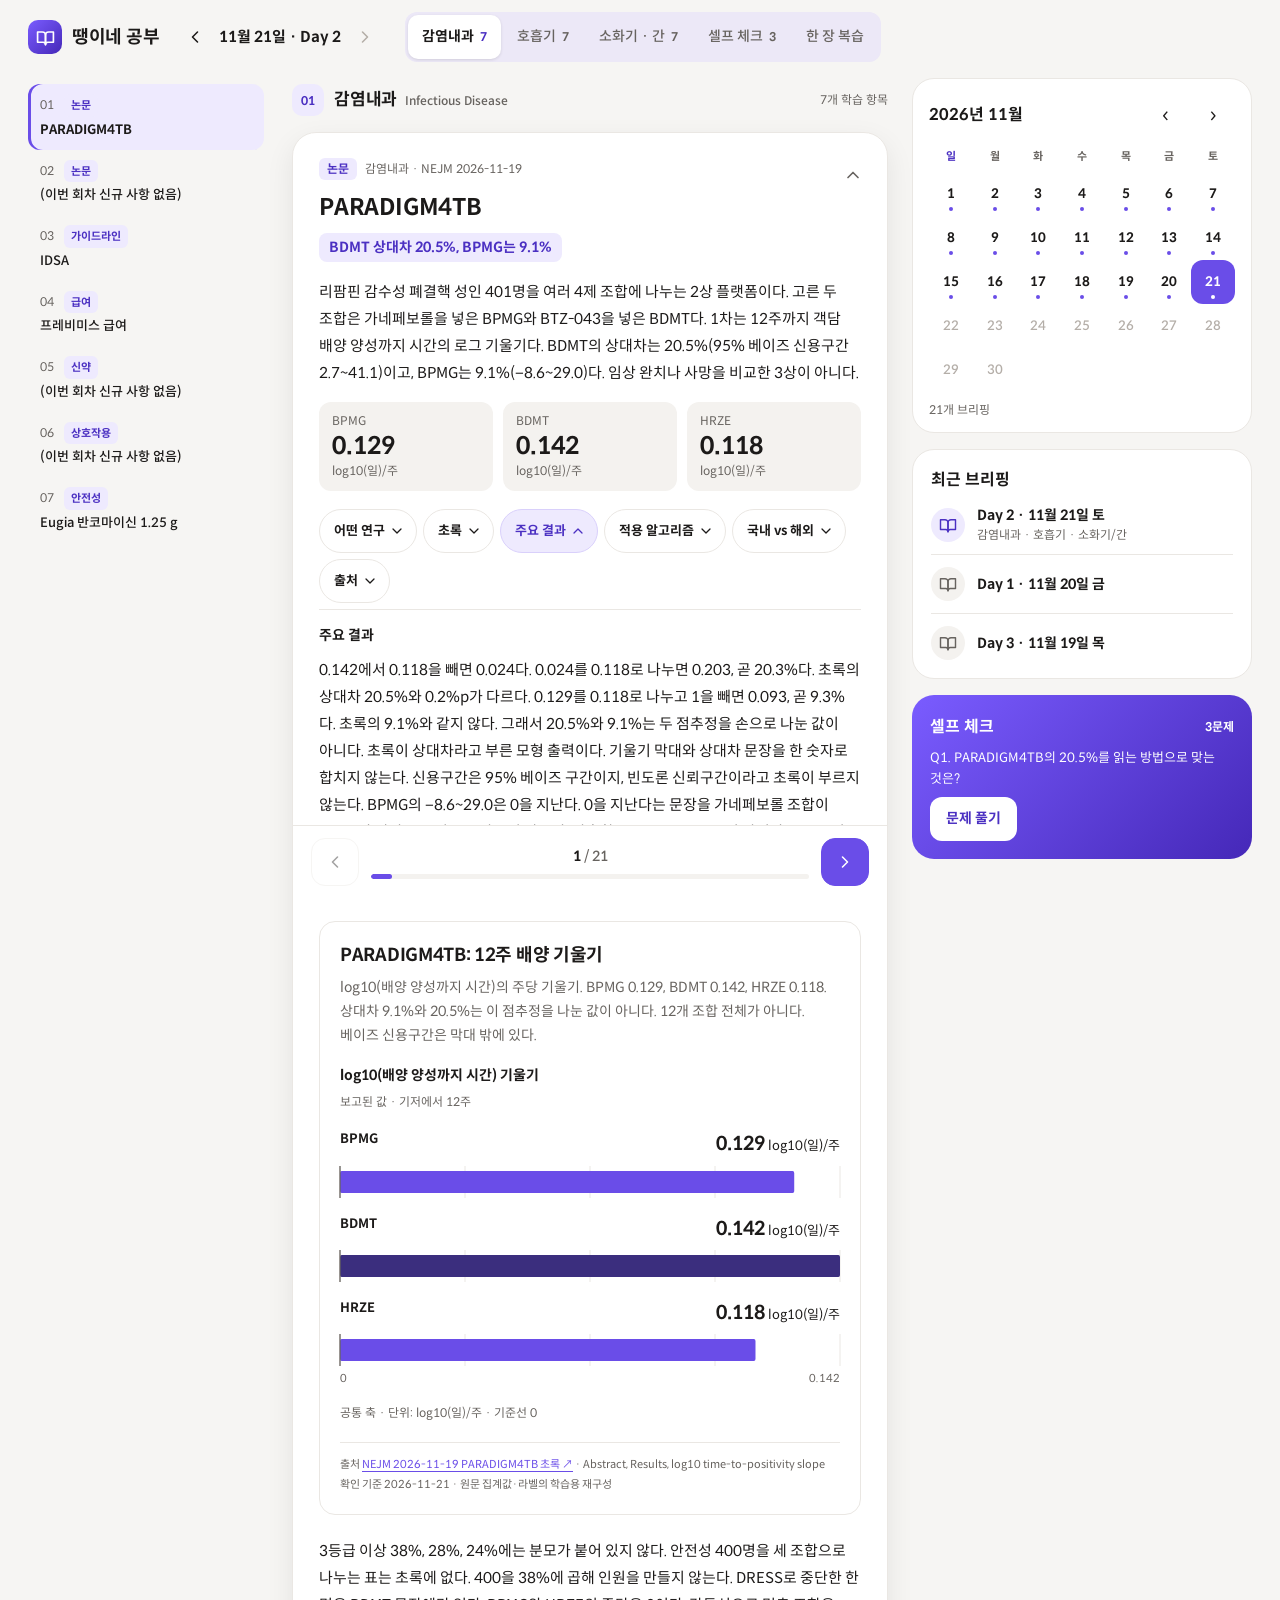
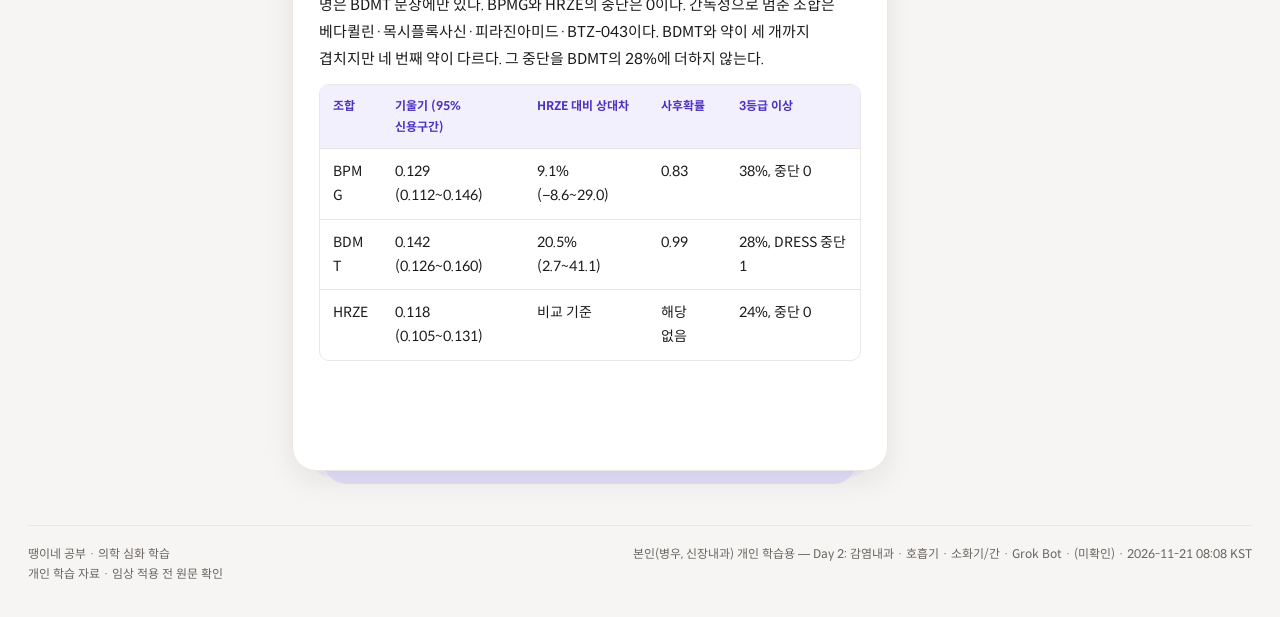
==== commit 1905411d: "최종 패치 1.0 적용: 달력 index.json 우선·첫 화면 아이콘 경량화·듣기 패널 날짜 연동, CACHE v29" ====
--- a/index.html
+++ b/index.html
@@ -7,7 +7,6 @@
 <meta name="description" content="신장내과 + 인접 과목 — 매일 아침, 3일 사이클로 자동 작성되는 학습 브리핑">
 <meta name="theme-color" content="#F6F5F3">
 <link rel="manifest" href="manifest.json?v=15">
-<link rel="icon" href="icon.svg?v=15" type="image/svg+xml">
 <link rel="icon" type="image/png" sizes="192x192" href="icon-192.png?v=15">
 <link rel="icon" type="image/png" sizes="512x512" href="icon-512.png?v=15">
 <link rel="icon" type="image/x-icon" href="favicon.ico?v=15">
@@ -20,7 +19,7 @@
 <link rel="preload" href="assets/fonts/SpoqaHanSansNeo-Regular.woff2" as="font" type="font/woff2" crossorigin>
 <link rel="preload" href="assets/fonts/SpoqaHanSansNeo-Bold.woff2" as="font" type="font/woff2" crossorigin>
 <link rel="stylesheet" href="assets/content-visuals.css?v=15">
-<link rel="stylesheet" href="assets/podcast-listen.css?v=17">
+<link rel="stylesheet" href="assets/podcast-listen.css?v=18">
 <style>
 /* Spoqa Han Sans Neo subset, SIL OFL — assets/fonts/LICENSE_OFL.txt. font-display:swap so the file never blocks first paint. Weights stop at Bold (700). */
 @font-face{font-family:"Spoqa Han Sans Neo";font-style:normal;font-weight:400;font-display:swap;src:url("assets/fonts/SpoqaHanSansNeo-Regular.woff2") format("woff2")}
@@ -633,12 +632,13 @@
 b,strong{font-weight:700}
 a.collab-link,a[aria-label*="협의실"],a[aria-label*="협의소"]{display:none}
 /* ============================================================
-   v3.4 · 2026-11-16 · 넓은 PC 화면(57인치 WUHD 등) v2 — 폭 상한 대신 열을 늘림. 1599px 이하는 이 블록의 영향이 전혀 없음.
+   v3.5 · 2026-11-16 · 넓은 PC 화면(57인치 WUHD 등) v3 — 폭 상한 대신 열을 늘림. 1599px 이하는 이 블록의 영향이 전혀 없음.
    - 1600px 이상: 전체 폭 상한을 없애고 남는 폭은 양옆 열(항목 목록·달력)이 나눠 가짐. 가운데 카드 폭(한 줄 길이)은 그대로.
    - 1900px 이상: 가운데를 두 열로 — 왼쪽 = 지금 카드, 오른쪽 = 오늘 들은 내용 + 셀프 체크 문제 + 한 장 복습(따로 탭을 누르지 않아도 함께 보임).
      오른쪽 달력 칸의 '문제 풀기' 카드는 같은 내용이라 숨김. '셀프 체크'·'한 장 복습' 탭을 누르면 그 내용이 가운데 전체 폭으로.
-   - 2400px 이상: 셀프 체크와 한 장 복습을 나란히 두 단. 3200px 이상: 본문 글자 한 단계 키움.
-   - 4800px 이상(배율 100~125%의 7680 모니터): 화면 전체를 1.25배·2배로 키움(실제 배치는 약 3840~4100px 기준).
+   - 2400px 이상: 셀프 체크와 한 장 복습을 나란히 두 단. 3200–4799px: 본문 글자 한 단계 키움(4800px 이상에서는 쓰지 않음).
+   - 4800px 이상: 화면을 확대해 2560 구성을 유지. 미디어쿼리는 실제 뷰포트 폭을 보므로, 초광폭(3200px) 규칙은 4799px에서 끊고 확대만 적용함.
+     4800–6399px zoom 2(5120→2560, 이 구간 배치 폭 2400–3199). 6400–7679px zoom 2.5(6400→2560, 2560–3071). 7680px 이상 zoom 3(7680→2560).
    - 색·글꼴(Spoqa Han Sans Neo)·카드 모양·파서/스크립트는 그대로, 박스 안에 박스 없음. 되돌리기: 이 블록을 지우면 됨.
    ============================================================ */
 @media(min-width:1600px){
@@ -674,7 +674,7 @@
 #content>.learning-grid>.review-section+.review-section{margin-top:0}
 .podcast-cols{grid-template-columns:1fr 1fr}
 }
-@media(min-width:3200px){
+@media(min-width:3200px) and (max-width:4799.98px){
 .wrap{padding:0 64px 48px}
 .v3-layout{grid-template-columns:300px minmax(0,1fr) 400px;gap:48px}
 #content{grid-template-columns:minmax(0,860px) minmax(0,1fr);column-gap:48px}
@@ -682,8 +682,10 @@
 .block p,.block ul,.block ol{font-size:18px}
 .item-headline{font-size:29px}
 }
-@media(min-width:4800px){html{zoom:1.25}}
-@media(min-width:6400px){html{zoom:2}}
+/* 4800+ : 레이아웃 폭 = 뷰포트/zoom. 7680/3=2560. 6400부터 zoom 3이면 6400이 2133이 되어 1900·2400 열이 빠지므로 2.5로 2560을 유지 */
+@media(min-width:4800px){html{zoom:2}}
+@media(min-width:6400px){html{zoom:2.5}}
+@media(min-width:7680px){html{zoom:3}}
 </style>
 </head>
 <body>
@@ -695,8 +697,8 @@
       <div class="v3-daynav" id="v3-daynav"><button type="button" class="v3-ic" id="v3-day-prev" aria-label="이전 브리핑" disabled><svg class="v3-i" viewBox="0 0 24 24" aria-hidden="true"><path d="M15 6l-6 6 6 6"/></svg></button><span class="v3-daylabel" id="v3-daylabel">—</span><button type="button" class="v3-ic" id="v3-day-next" aria-label="다음 브리핑" disabled><svg class="v3-i" viewBox="0 0 24 24" aria-hidden="true"><path d="M9 6l6 6-6 6"/></svg></button></div>
       <details class="archive" id="archive">
         <summary><span class="v3-datelabel" id="v3-datelabel" aria-hidden="true">땡이네 공부</span><span class="v3-arch-sr"><span aria-hidden="true">◷ </span><span id="archive-label">지난 브리핑 찾아보기</span></span><span class="chevron" aria-hidden="true"><svg class="v3-i" viewBox="0 0 24 24"><path d="M6 9l6 6 6-6"/></svg></span></summary>
-        <div class="v3-sheet">
-          <div class="v3-sheet-head"><h2>지난 브리핑</h2><button type="button" class="v3-ic" id="v3-sheet-close" aria-label="닫기"><svg class="v3-i" viewBox="0 0 24 24" aria-hidden="true"><path d="M6 6l12 12M18 6L6 18"/></svg></button></div>
+        <div class="v3-sheet" aria-labelledby="v3-archive-title">
+          <div class="v3-sheet-head"><h2 id="v3-archive-title">지난 브리핑</h2><button type="button" class="v3-ic" id="v3-sheet-close" aria-label="닫기"><svg class="v3-i" viewBox="0 0 24 24" aria-hidden="true"><path d="M6 6l12 12M18 6L6 18"/></svg></button></div>
           <div class="calendar">
             <div class="cal-head"><span class="cal-title" id="cal-title">—</span><div class="cal-nav"><button class="cal-btn" id="cal-prev" type="button" aria-label="이전 달">‹</button><button class="cal-btn" id="cal-next" type="button" aria-label="다음 달">›</button></div></div>
             <div class="cal-grid" id="cal-grid" aria-label="브리핑 날짜 선택"></div>
@@ -717,7 +719,7 @@
       <p class="h-description">새로운 의학 근거를 읽고, 스스로 묻고, 오래 기억하는 시간.</p>
       <div class="h-meta" id="h-meta"><b id="h-date">브리핑을 불러오고 있어요</b></div>
     </div>
-    <div class="hero-art" aria-hidden="true"><img src="icon.svg?v=15" alt="" width="116" height="116"></div>
+    <div class="hero-art" aria-hidden="true"><img src="icon-hero-348.webp?v=15" alt="" width="116" height="116"></div>
   </header>
   <div class="date-bar">
     <p class="reading-note" id="reading-note">근거 읽기 → 셀프 체크 → 한 장 복습</p>
@@ -734,7 +736,7 @@
 </div>
 
 <script src="assets/content-visuals.js?v=15"></script>
-<script src="assets/podcast-listen.js?v=17"></script>
+<script src="assets/podcast-listen.js?v=19"></script>
 <script>
 /* ============================================================
  * Study PWA — 동적 마크다운 렌더 + GitHub 캘린더 + SW 등록
@@ -1049,8 +1051,11 @@
   requestAnimationFrame(scrollToFragment);
 }
 
+function fragmentId(hash){
+  try{return decodeURIComponent(hash.slice(1));}catch(_){return '';}
+}
 function scrollToFragment(){
-  const target=document.getElementById(location.hash.slice(1));
+  const target=document.getElementById(fragmentId(location.hash));
   if(!target)return;
   if(target.matches('details.item'))target.open=true;
   target.scrollIntoView({block:'start'});
@@ -1063,9 +1068,37 @@
 let routeDate=new URLSearchParams(location.search).get('date');
 async function request(url,options={}){const controller=new AbortController(),timer=setTimeout(()=>controller.abort(),8000);try{return await fetch(url,{...options,signal:controller.signal});}finally{clearTimeout(timer);}}
 async function loadDates(){
-  const cacheKey='briefings-list-study';let cached=null;
-  try{cached=JSON.parse(localStorage.getItem(cacheKey));if(cached&&Array.isArray(cached.dates)){CAL.available=new Set(cached.dates);CAL.files=cached.files||{};if(Date.now()-cached.ts<120000)return;}}catch(e){}
-  try{const r=await request('https://api.github.com/repos/'+REPO+'/contents/'+CAT+'?_='+Date.now(),{cache:'no-store'});if(r.ok){const items=await r.json();if(!Array.isArray(items))return;const dates=new Set(),files={};for(const it of items){const m=it.name&&it.name.match(/^(\d{4}-\d{2}-\d{2})(?:-day[123])?\.md$/);if(m){dates.add(m[1]);files[m[1]]=it.name;}}CAL.available=dates;CAL.files=files;try{localStorage.setItem(cacheKey,JSON.stringify({ts:Date.now(),dates:[...dates],files}));}catch(e){}}}catch(e){}
+  const cacheKey='briefings-list-study';
+  try{
+    const cached=JSON.parse(localStorage.getItem(cacheKey));
+    if(cached&&Array.isArray(cached.dates)){
+      CAL.available=new Set(cached.dates);CAL.files=cached.files||{};
+      if(CAL.available.size&&Date.now()-cached.ts<120000)return;
+    }
+  }catch(_){}
+  const today=kstDateStr(0);
+  const sources=[
+    [CAT+'/index.json',data=>Array.isArray(data.files)?data.files.map(it=>it.file):[]],
+    ['https://api.github.com/repos/'+REPO+'/contents/'+CAT,data=>Array.isArray(data)?data.map(it=>it.name):[]],
+  ];
+  for(const [url,names] of sources){
+    try{
+      const response=await request(url,{cache:'no-cache'});
+      if(!response.ok)continue;
+      const files={};
+      for(const name of names(await response.json())){
+        const match=/^(\d{4}-\d{2}-\d{2})(?:-day[123])?\.md$/.exec(name);
+        if(match&&validDate(match[1]))files[match[1]]=name;
+      }
+      if(!Object.keys(files).length)continue;
+      // A delayed publication index can still serve older days while GitHub is unavailable.
+      const isLocal=url===sources[0][0];
+      if(isLocal&&!files[today])Object.assign(files,CAL.files);
+      CAL.files=files;CAL.available=new Set(Object.keys(files));
+      try{localStorage.setItem(cacheKey,JSON.stringify({ts:Date.now(),dates:[...CAL.available],files}));}catch(_){}
+      if(!isLocal||files[today])return;
+    }catch(_){}
+  }
 }
 function renderCal(){
   const y=CAL.viewYear,m=CAL.viewMonth,fd=new Date(Date.UTC(y,m,1)).getUTCDay(),dim=new Date(Date.UTC(y,m+1,0)).getUTCDate(),today=kstDateStr(0),grid=document.getElementById('cal-grid');if(!grid)return;
@@ -1077,10 +1110,28 @@
 function expectedFilename(ds){const diff=Math.round((Date.parse(ds+'T00:00:00Z')-Date.parse('2026-05-09T00:00:00Z'))/86400000);return ds+'-day'+(((diff%3)+3)%3+1)+'.md';}
 async function fetchMd(ds){const names=[...new Set([CAL.files[ds],expectedFilename(ds),...SUFFIXES.map(sfx=>ds+sfx)].filter(Boolean))];for(const name of names){const paths=[CAT+'/'+name,'https://raw.githubusercontent.com/'+REPO+'/main/'+CAT+'/'+name];for(const path of paths){try{const r=await request(path,{cache:'no-cache'});if(r.ok){const text=await r.text();if(!/^\s*(?:<!doctype\s+html|<html)/i.test(text)&&/^#\s+.*\d{4}-\d{2}-\d{2}/m.test(text))return text;}}catch(e){}}}return null;}
 async function fetchLatest(){const sorted=[...CAL.available].sort().reverse();for(const ds of sorted.slice(0,3)){const md=await fetchMd(ds);if(md)return {date:ds,md};}if(sorted.length)return null;for(let i=0;i<14;i++){const ds=kstDateStr(i);if(CAL.available.has(ds))continue;const md=await fetchMd(ds);if(md)return {date:ds,md};}return null;}
-function showLoadError(dateStr){const el=document.getElementById('content');el.setAttribute('aria-busy','false');el.innerHTML='<div class="state" role="status"><div class="state-mark">↻</div>'+(dateStr?esc(dateStr)+' 브리핑을 불러오지 못했어요.':'브리핑을 불러오지 못했어요.')+'<br>연결 상태를 확인하거나 다른 날짜를 선택해 주세요.<br><button id="retry-load" type="button">다시 불러오기</button></div>';document.getElementById('retry-load').addEventListener('click',()=>loadAndRender(dateStr));}
+function showLoadError(dateStr,options){
+  const el=document.getElementById('content');
+  el.setAttribute('aria-busy','false');
+  el.innerHTML='<div class="state" role="status"><div class="state-mark">↻</div>'+(dateStr?esc(dateStr)+' 브리핑을 불러오지 못했어요.':'브리핑을 불러오지 못했어요.')+'<br>연결 상태를 확인하거나 다른 날짜를 선택해 주세요.<br><button id="retry-load" type="button">다시 불러오기</button></div>';
+  const retry=document.getElementById('retry-load');
+  retry.addEventListener('click',()=>loadAndRender(dateStr,options));
+  if(!dateStr)return;
+  CAL.selectedDate=dateStr;
+  const [year,month]=dateStr.split('-').map(Number);
+  CAL.viewYear=year;CAL.viewMonth=month-1;renderCal();
+  if(!CAL.available.size)return;
+  const latest=document.createElement('button');
+  latest.id='v32-latest';latest.type='button';latest.textContent='최신 브리핑 보기';
+  latest.addEventListener('click',()=>{
+    const url=new URL(location.href);url.hash='';history.replaceState(history.state,'',url);
+    loadAndRender([...CAL.available].sort().pop(),{history:true});
+  });
+  retry.after(' ',latest);
+}
 async function loadAndRender(dateStr,options={}){
   const seq=++loadSequence,el=document.getElementById('content');el.setAttribute('aria-busy','true');el.innerHTML='<div class="state" role="status"><div class="state-mark">···</div>브리핑을 불러오고 있어요…</div>';
-  try{let result;if(dateStr){const md=await fetchMd(dateStr);if(md)result={date:dateStr,md};}else result=await fetchLatest();if(seq!==loadSequence)return;if(!result){showLoadError(dateStr);return;}CAL.selectedDate=result.date;CAL.available.add(result.date);const [year,month]=result.date.split('-').map(Number);CAL.viewYear=year;CAL.viewMonth=month-1;renderCal();render(parseMarkdown(result.md));if(options.history){const url=new URL(location.href);url.searchParams.set('date',result.date);url.hash='';history.pushState({},'',url);routeDate=result.date;}}catch(e){if(seq===loadSequence)showLoadError(dateStr);}
+  try{let result;if(dateStr){const md=await fetchMd(dateStr);if(md)result={date:dateStr,md};}else result=await fetchLatest();if(seq!==loadSequence)return;if(!result){showLoadError(dateStr,options);return;}CAL.selectedDate=result.date;CAL.available.add(result.date);const [year,month]=result.date.split('-').map(Number);CAL.viewYear=year;CAL.viewMonth=month-1;renderCal();render(parseMarkdown(result.md));if(options.history){const url=new URL(location.href);url.searchParams.set('date',result.date);url.hash='';history.pushState({},'',url);routeDate=result.date;}}catch(e){if(seq===loadSequence)showLoadError(dateStr,options);}
 }
 function syncNetworkStatus(){document.getElementById('status-text').textContent=navigator.onLine?'매일 18:00 KST':'오프라인 · 저장된 브리핑';}
 async function init(){
@@ -1339,8 +1390,8 @@
 PC.addEventListener('change',()=>{try{placeArchive();placeNav();}catch(e){fail(e);}});
 
 /* ---------- 링크·주소의 #과 연결(분야 칩·셀프 체크·한 장 복습·#item-… 깊은 링크) ---------- */
-document.addEventListener('click',e=>{const a=e.target.closest&&e.target.closest('a[href^="#"]');if(!a)return;try{route(decodeURIComponent(a.getAttribute('href').slice(1)));}catch(err){fail(err);}});
-window.addEventListener('hashchange',()=>{try{const id=decodeURIComponent(location.hash.slice(1)),t=document.getElementById(id),hidden=t&&!t.getClientRects().length;if(route(id)&&hidden)requestAnimationFrame(()=>t.scrollIntoView({block:'start'}));}catch(e){fail(e);}});
+document.addEventListener('click',e=>{const a=e.target.closest&&e.target.closest('a[href^="#"]');if(!a)return;try{route(fragmentId(a.getAttribute('href')));}catch(err){fail(err);}});
+window.addEventListener('hashchange',()=>{try{const id=fragmentId(location.hash),t=document.getElementById(id),hidden=t&&!t.getClientRects().length;if(route(id)&&hidden)requestAnimationFrame(()=>t.scrollIntoView({block:'start'}));}catch(e){fail(e);}});
 content.addEventListener('click',e=>{const b=e.target.closest('.v3-sec');if(!b)return;const name=b.dataset.sec;if(b.getAttribute('aria-expanded')==='true')S.open.delete(name);else S.open.add(name);applyOpen(b.closest('details.item'));});
 document.addEventListener('keydown',e=>{
   if(e.key==='Escape'&&archive.open&&!PC.matches){archive.open=false;return;}
@@ -1358,7 +1409,7 @@
   S.data=data;remember(data);collect();S.idx=-1;S.pos={};S.listKey='';S.reviewTab=defaultTab();
   decorate();navCounts(data);placeNav();check(data);header();week();recent();
   root.classList.add('v3-deck');
-  if(!route(decodeURIComponent(location.hash.slice(1)))){
+  if(!route(fragmentId(location.hash))){
     if(S.items.length)showItem(0);else if(S.sections.length)showSection(S.sections[0]);else if(S.review)showReview(defaultTab());else setView('none');
   }
 }
@@ -1383,6 +1434,37 @@
 const save=()=>{try{localStorage.setItem(KEY,JSON.stringify(pos));}catch(e){}};
 const setHash=id=>{try{history.replaceState(history.state,'',location.pathname+location.search+(id?'#'+id:''));}catch(e){}};
 
+// The full-screen calendar acts as a dialog only on narrow screens.
+const archive=document.getElementById('archive');
+const sheet=archive.querySelector('.v3-sheet');
+const mobile=window.matchMedia('(max-width:1023.98px)');
+const isolated=[];
+function syncArchiveDialog(){
+  while(isolated.length)isolated.pop().inert=false;
+  if(!archive.open||!mobile.matches){
+    sheet.removeAttribute('role');sheet.removeAttribute('aria-modal');return;
+  }
+  sheet.setAttribute('role','dialog');sheet.setAttribute('aria-modal','true');
+  for(let node=sheet;node&&node!==document.body;node=node.parentElement){
+    for(const sibling of node.parentElement.children){
+      if(sibling===node||sibling.inert||sibling.tagName==='SCRIPT')continue;
+      sibling.inert=true;isolated.push(sibling);
+    }
+  }
+}
+archive.addEventListener('toggle',()=>{
+  syncArchiveDialog();
+  if(!archive.open&&mobile.matches&&document.activeElement===document.body)archive.querySelector('summary').focus({preventScroll:true});
+});
+mobile.addEventListener('change',syncArchiveDialog);
+sheet.addEventListener('keydown',event=>{
+  if(event.key!=='Tab'||!mobile.matches||!archive.open)return;
+  const buttons=Array.from(sheet.querySelectorAll('button:not(:disabled)')).filter(button=>button.getClientRects().length);
+  const first=buttons[0],last=buttons[buttons.length-1];
+  if(event.shiftKey&&document.activeElement===first){event.preventDefault();last.focus();}
+  if(!event.shiftKey&&document.activeElement===last){event.preventDefault();first.focus();}
+});
+
 /* [높음-3] 1) 그리기 직전: 주소에 #이 없으면 그 날짜에 마지막으로 보던 카드(또는 셀프 체크)로 */
 const _render=window.render;
 window.render=function(data){
@@ -1398,7 +1480,7 @@
   if(cur&&cur===content.querySelector('details.item')){if(pos[d]){delete pos[d];save();}if(location.hash)setHash('');return;}
   const id=cur?cur.id:(rv?(location.hash==='#recall-card'?'recall-card':'self-check'):'');if(!id)return;
   if(pos[d]!==id){pos[d]=id;Object.keys(pos).sort().reverse().slice(30).forEach(k=>{delete pos[k];});save();}
-  if(decodeURIComponent(location.hash.slice(1))!==id)setHash(id);
+  if(fragmentId(location.hash)!==id)setHash(id);
 },150);}).observe(content,{subtree:true,attributes:true,attributeFilter:['class']});
 
 /* [중간-2] 마지막 카드에서 '셀프 체크로'를 누르면 넘기기 줄이 사라지며 초점이 body로 떨어짐 → 셀프 체크 제목으로 */
@@ -1430,30 +1512,6 @@
   e.preventDefault();location.hash='#'+items[items.length-1].id;
 });
 
-/* [중간-6] ?date=로 없는 날짜를 열면 머리줄이 '땡이네 공부'/'—'로 비고 7일 띠·최근 브리핑이 사라짐 → 그 날짜 기준으로 다시 채우고 '최신 브리핑' 버튼 */
-function fixMissing(ds){
-  try{
-    const retry=document.getElementById('retry-load');
-    if(ds&&retry&&!content.querySelector('.specialty-section')){
-      if(CAL.selectedDate!==ds){CAL.selectedDate=ds;renderCal();}
-      if(!document.getElementById('v32-latest')&&CAL.available.size){
-        const b=document.createElement('button');b.type='button';b.id='v32-latest';b.textContent='최신 브리핑 보기';
-        b.addEventListener('click',()=>{setHash('');loadAndRender([...CAL.available].sort().pop(),{history:true});});
-        retry.after(' ',b);
-      }
-    }
-  }catch(e){}
-}
-const _load=window.loadAndRender;
-window.loadAndRender=async function(ds){
-  const r=await _load.apply(this,arguments);
-  fixMissing(ds);
-  return r;
-};
-/* 2026-11-05 확인: 첫 화면은 파서가 이 감싸기 전에 잡아 둔 원래 함수로 불러올 수 있다(경합).
-   그래서 '불러오지 못했어요' 칸(#retry-load)이 나타날 때도 주소의 ?date=로 같은 처리를 한다 */
-new MutationObserver(()=>{const ds=new URLSearchParams(location.search).get('date');if(ds&&document.getElementById('retry-load')&&!document.getElementById('v32-latest'))fixMissing(ds);})
-  .observe(content,{childList:true,subtree:true});
 })();
 
 </script>
--- a/assets/podcast-listen.css
+++ b/assets/podcast-listen.css
@@ -11,7 +11,32 @@
 .podcast-cols a:hover{text-decoration:underline}
 .podcast-play{appearance:none;border:0;border-radius:999px;background:var(--v3-deep, var(--ink, #132b41));color:#fff;font:inherit;font-size:13px;font-weight:700;padding:8px 14px;min-height:40px;cursor:pointer}
 .podcast-no{display:inline-flex;align-items:center;justify-content:center;min-width:54px;height:22px;padding:0 7px;margin:0 8px 0 0;border-radius:6px;background:var(--v3-soft, #edf3f8);color:var(--v3-deep, #315779);font-size:11px;font-weight:800;letter-spacing:-.2px;vertical-align:middle}
+/* 골라 듣기(분야·과목·항목 클립)와 재생 속도 */
+.pl-pick{margin:0 0 12px}
+.pl-hint{margin:0 0 8px;font-size:12px;color:var(--ink-3, #5b6b75)}
+.pl-chips{display:flex;flex-wrap:wrap;gap:8px;margin:0 0 10px}
+.pl-chip{appearance:none;display:inline-flex;align-items:center;gap:6px;min-height:40px;padding:6px 14px;border-radius:999px;border:1px solid var(--line, #d9e2e8);background:transparent;color:inherit;font:inherit;font-size:13px;font-weight:700;cursor:pointer}
+.pl-chip small{font-size:11px;font-weight:600;opacity:.65}
+.pl-chip[aria-pressed=true]{background:var(--v3-deep, #132b41);border-color:var(--v3-deep, #132b41);color:#fff}
+.pl-chip.is-playing{box-shadow:0 0 0 2px var(--v3-soft, #b9d3ea)}
+.pl-actions{display:flex;align-items:center;justify-content:space-between;gap:10px;flex-wrap:wrap;margin:0 0 12px}
+.pl-go{appearance:none;border:0;border-radius:999px;background:var(--v3-deep, var(--ink, #132b41));color:#fff;font:inherit;font-size:13px;font-weight:700;padding:8px 16px;min-height:40px;cursor:pointer}
+.pl-go:disabled{opacity:.4;cursor:default}
+.pl-speed{display:inline-flex;border:1px solid var(--line, #d9e2e8);border-radius:999px;overflow:hidden}
+.pl-speed button{appearance:none;border:0;background:transparent;color:inherit;font:inherit;font-size:12px;font-weight:700;padding:6px 10px;min-height:36px;min-width:52px;cursor:pointer}
+.pl-speed button+button{border-left:1px solid var(--line, #d9e2e8)}
+.pl-speed button[aria-pressed=true]{background:var(--v3-soft, #edf3f8);color:var(--v3-deep, #315779)}
+.pl-now{margin:0 0 8px;font-size:12px;font-weight:700;color:var(--v3-deep, #315779)}
+.pl-item-play{appearance:none;display:inline-flex;align-items:center;justify-content:center;width:26px;height:26px;margin:0 6px 0 0;padding:0;border-radius:50%;border:1px solid var(--line, #d9e2e8);background:transparent;color:inherit;font-size:10px;line-height:1;cursor:pointer;vertical-align:middle}
+.pl-item-play.is-playing{background:var(--v3-deep, #132b41);color:#fff;border-color:var(--v3-deep, #132b41)}
+.pl-only{font-size:11px;opacity:.65}
+body[data-page] .pl-chip[aria-pressed=true],body[data-page] .pl-go{background:var(--navy, #132b41);border-color:var(--navy, #132b41)}
+html.dark .pl-chip,html.dark .pl-speed,html.dark .pl-item-play{border-color:rgba(255,255,255,.25)}
+@media(max-width:700px){.pl-actions{justify-content:flex-start}.pl-speed button{min-width:48px;padding:6px 8px}}
 @media(max-width:700px){
   .podcast-cols{grid-template-columns:1fr}
   .podcast-listen{padding:16px;border-radius:16px}
 }
+body[data-page] .podcast-listen{border:1px solid var(--table-edge, var(--line));border-radius:12px;background:var(--surface, #fffefa)}
+body[data-page] .podcast-play{background:var(--navy, #132b41);border-radius:8px}
+body[data-page] .podcast-no{background:var(--accent-bg, #f6e9d1);color:var(--accent, #9a6518)}
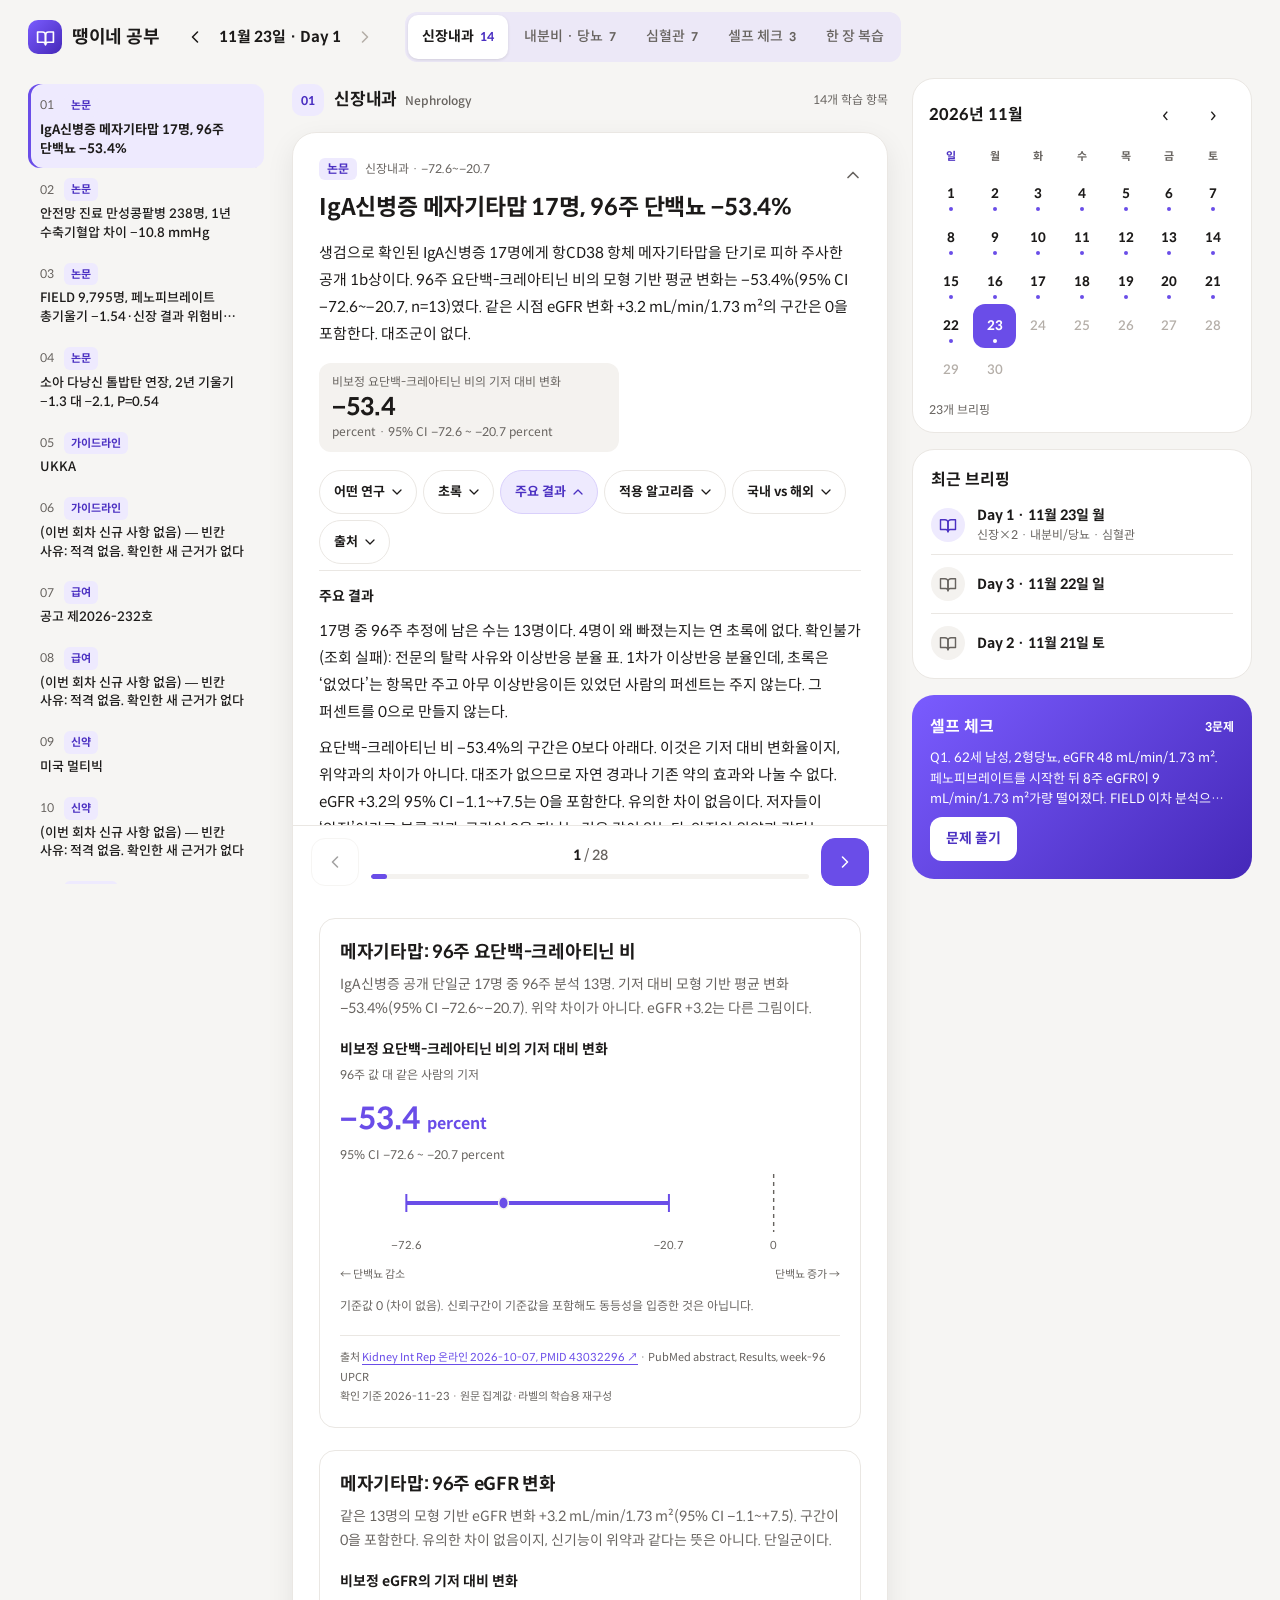
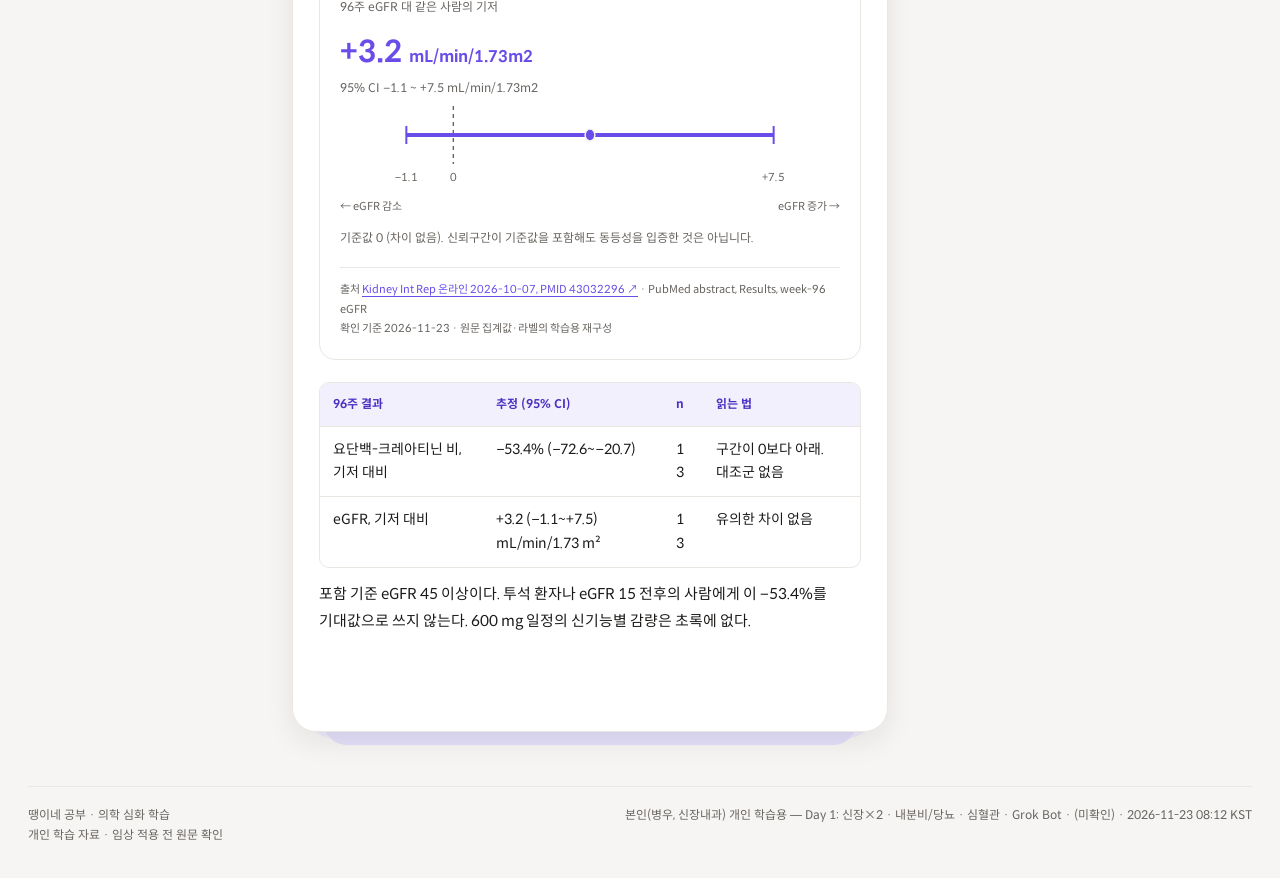
==== commit 28af3db6: "편집 원칙 개편: 적게, 무겁게, 다시 싣는다 + 핵심 정리(review) 항목 - 회차 항목 수를 28·21·28에서 5·6·7(최대 9)로 줄이고, 신장내과는 매 회차 싣는다." ====
--- a/index.html
+++ b/index.html
@@ -907,7 +907,7 @@
       flushBuffer();
       const text=h3[1].trim();
       if(mode==='SPECIALTY' && currentSp){
-        const m=text.match(/^(paper|guideline|insurance|drug|interaction|safety)\s*[:：]\s*(.+)/i);
+        const m=text.match(/^(paper|review|guideline|insurance|drug|interaction|safety)\s*[:：]\s*(.+)/i);
         currentItem={
           cat: m?m[1].toLowerCase():'paper',
           headline: m?m[2].trim():text,
@@ -932,7 +932,9 @@
       flushBuffer();
       const s=h4[1].toLowerCase().trim();
       if(currentItem){
-        if(s.includes('어떤')||s.includes('연구')||s.startsWith('why')) currentBlock='whyItMatters';
+        if(currentItem.cat==='review'&&s==='기전') currentBlock='mechanism';
+        else if(currentItem.cat==='review'&&s==='치료') currentBlock='treatment';
+        else if(s.includes('어떤')||s.includes('연구')||s.startsWith('why')) currentBlock='whyItMatters';
         else if(s.includes('초록')||s.startsWith('abstract')) currentBlock='abstract';
         else if(s.includes('주요')||s.includes('결과')||s.includes('그림')||s.includes('표')||s.startsWith('key')||s.startsWith('figure')||s.startsWith('table')) currentBlock='keyResult';
         else if(s.includes('알고리즘')||s.includes('적용')) currentBlock='algorithm';
@@ -1001,9 +1003,9 @@
 }
 
 /* ---------- render: clinical content stays source-authored ---------- */
-const CAT_CLASS={paper:'paper',guideline:'guide',insurance:'ins',drug:'drug',interaction:'int',safety:'safe'};
-const CAT_ABBR={paper:'논문',guideline:'가이드라인',insurance:'급여',drug:'신약',interaction:'상호작용',safety:'안전성'};
-const CAT_SYMBOL={paper:'▤',guideline:'≡',insurance:'₩',drug:'+',interaction:'⇄',safety:'!'};
+const CAT_CLASS={paper:'paper',review:'guide',guideline:'guide',insurance:'ins',drug:'drug',interaction:'int',safety:'safe'};
+const CAT_ABBR={paper:'논문',review:'핵심 정리',guideline:'가이드라인',insurance:'급여',drug:'신약',interaction:'상호작용',safety:'안전성'};
+const CAT_SYMBOL={paper:'▤',review:'◎',guideline:'≡',insurance:'₩',drug:'+',interaction:'⇄',safety:'!'};
 function categoryBadge(cat){return '<span class="item-cat '+(CAT_CLASS[cat]||'paper')+'"><span class="cat-symbol" aria-hidden="true">'+(CAT_SYMBOL[cat]||'▤')+'</span>'+esc(CAT_ABBR[cat]||cat)+'</span>';}
 function isNoUpdate(it){return /^\(?이번 회차 신규 사항 없음\)?[.。]?$/.test(it.headline.trim())&&!['summary','source','whyItMatters','abstract','keyResult','algorithm','compare','context','cautions'].some(k=>it[k]?.trim());}
 function itemPreview(it){
@@ -1015,7 +1017,7 @@
     return line&&!/^```|^\||^>/.test(line);
   })||'';
 }
-function renderItemBlocks(it){return [['summary','요약',''],['whyItMatters','어떤 연구',''],['abstract','초록',''],['keyResult','주요 결과',''],['algorithm','적용 알고리즘','algo'],['compare','국내 vs 해외','compare'],['context','상세 내용',''],['cautions','금기 · 주의','cautions'],['source','출처','source']].filter(([key])=>it[key]).map(([key,title,cls])=>'<div class="block '+cls+'"><h4>'+title+'</h4>'+mdBlock(it[key])+'</div>').join('');}
+function renderItemBlocks(it){return [['summary','요약',''],['whyItMatters','어떤 연구',''],['abstract','초록',''],['keyResult','주요 결과',''],['mechanism','기전',''],['treatment','치료',''],['algorithm','적용 알고리즘','algo'],['compare','국내 vs 해외','compare'],['context','상세 내용',''],['cautions','금기 · 주의','cautions'],['source','출처','source']].filter(([key])=>it[key]).map(([key,title,cls])=>'<div class="block '+cls+'"><h4>'+title+'</h4>'+mdBlock(it[key])+'</div>').join('');}
 function renderArticle(it,spKey,ii){
   const id='item-'+encodeURIComponent(spKey)+'-'+ii,preview=itemPreview(it),tagged=tagChip(it.headline),headline=tagged.rest,body=renderItemBlocks(it);
   return '<details class="item" id="'+id+'" data-item-key="'+esc(spKey)+'-'+ii+'"><summary class="item-head">'+categoryBadge(it.cat)+'<div class="item-copy"><h3 class="item-headline">'+tagged.tag+esc(headline)+'</h3>'+(preview?'<div class="item-summary">'+esc(preview.replace(/\*\*|`/g,''))+'</div>':'')+'</div><span class="item-toggle" aria-hidden="true">+</span></summary><div class="blocks">'+(body||'<p class="block">이 항목은 원문에 헤드라인만 제공되어 있습니다.</p>')+'</div></details>';
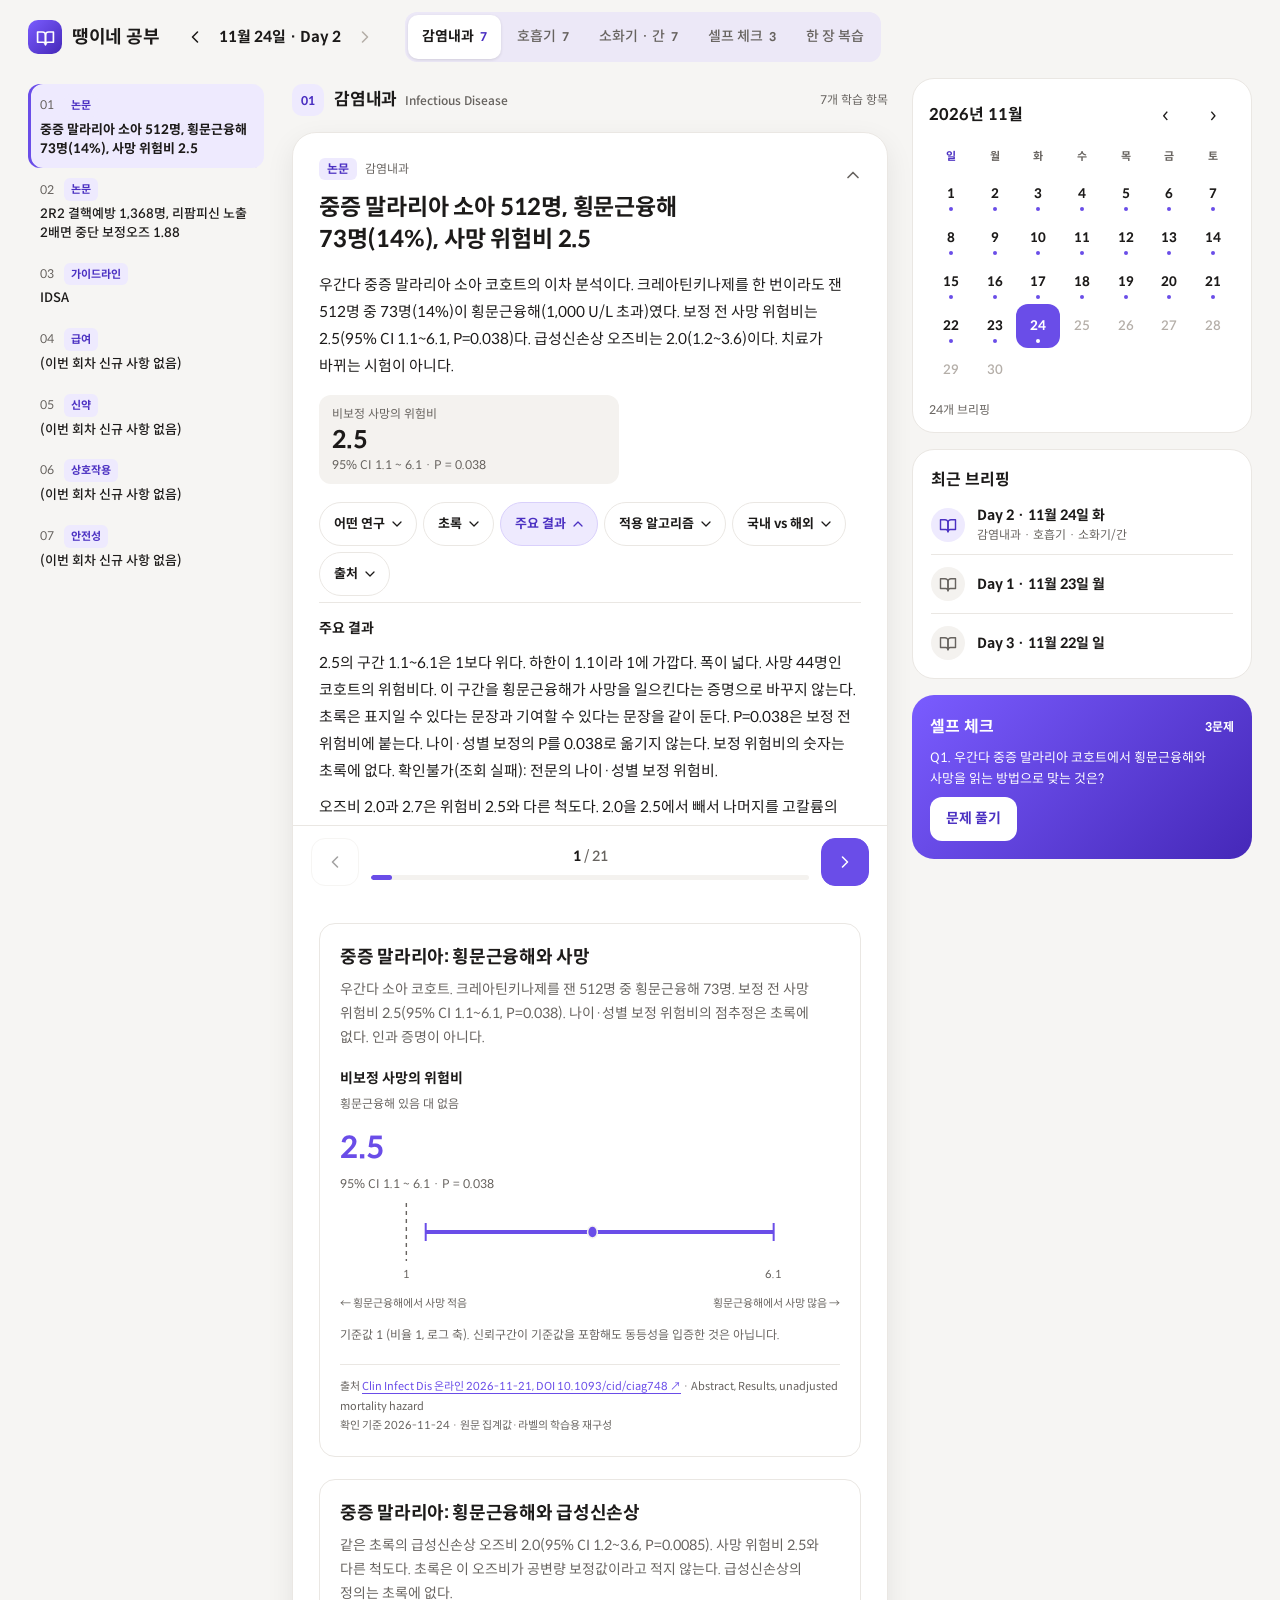
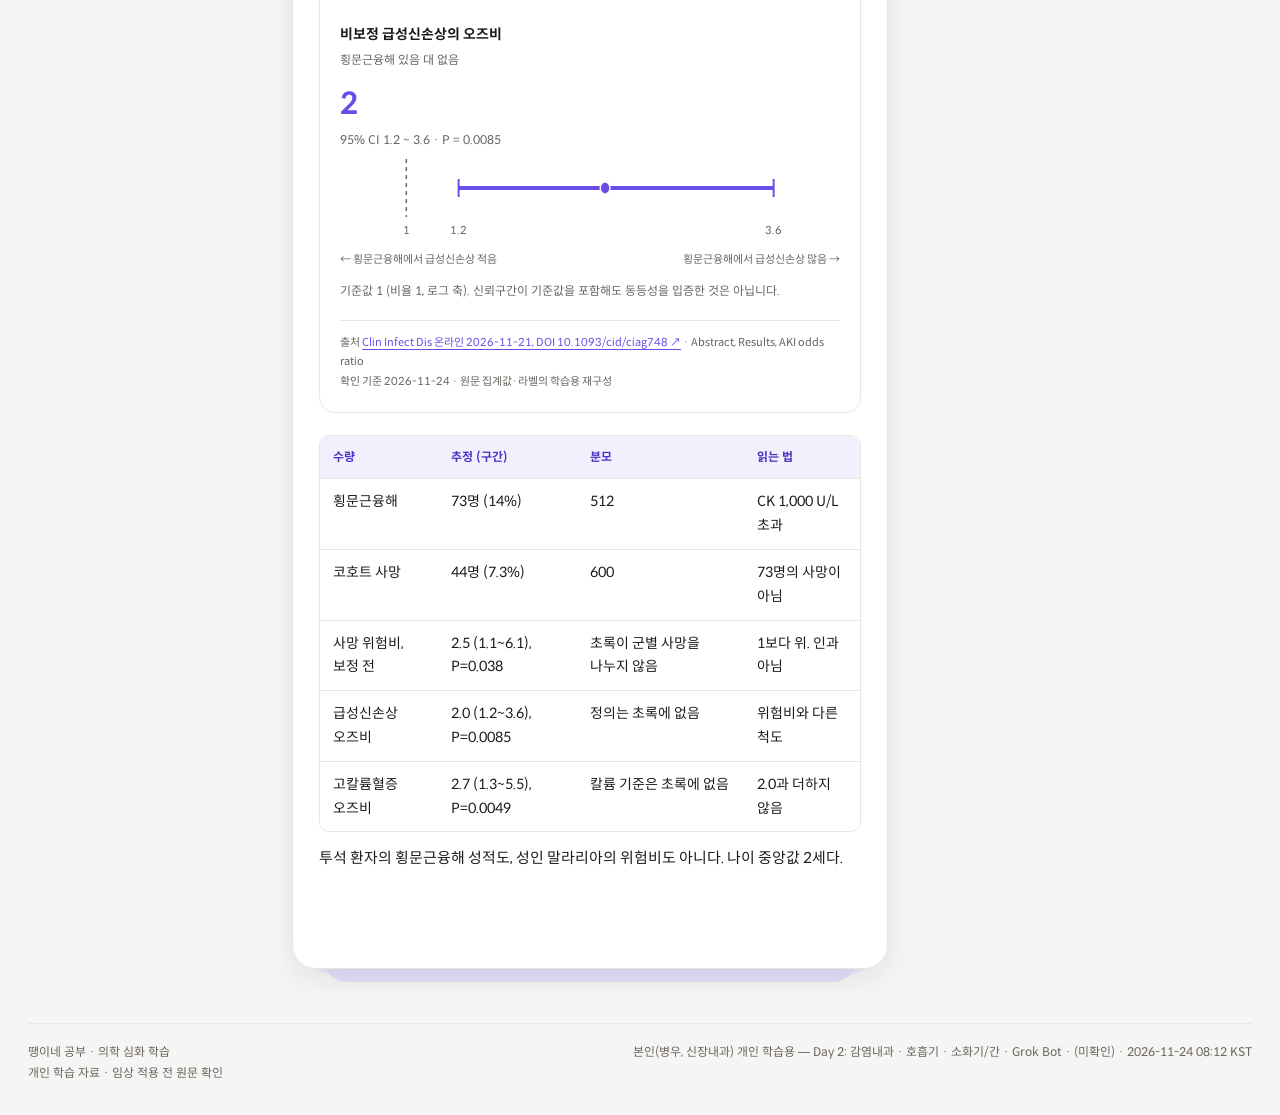
==== commit 58b35b4b: "study: 2026-11-25부터 과목당 한 항목(논문 1편 또는 질환 정리) 형식 - EDITORIAL-PRINCIPLES §1~7: 필수조건 4개, 중요도 100점표(70 선" ====
--- a/index.html
+++ b/index.html
@@ -932,15 +932,18 @@
       flushBuffer();
       const s=h4[1].toLowerCase().trim();
       if(currentItem){
-        if(currentItem.cat==='review'&&s==='기전') currentBlock='mechanism';
-        else if(currentItem.cat==='review'&&s==='치료') currentBlock='treatment';
-        else if(s.includes('어떤')||s.includes('연구')||s.startsWith('why')) currentBlock='whyItMatters';
+        if(s.includes('어떤')||s.includes('연구')||s.startsWith('why')) currentBlock='whyItMatters';
         else if(s.includes('초록')||s.startsWith('abstract')) currentBlock='abstract';
         else if(s.includes('주요')||s.includes('결과')||s.includes('그림')||s.includes('표')||s.startsWith('key')||s.startsWith('figure')||s.startsWith('table')) currentBlock='keyResult';
         else if(s.includes('알고리즘')||s.includes('적용')) currentBlock='algorithm';
         else if(s.includes('국내')||s.includes('해외')||s.includes('비교')) currentBlock='compare';
         else if(s.includes('금기')||s.includes('주의')||s.includes('caution')) currentBlock='cautions';
         else if(s.startsWith('source')||s.includes('출처')) currentBlock='source';
+        else if(s.startsWith('중요도')) currentBlock='score';
+        else if(s.startsWith('한계')) currentBlock='limits';
+        else if(currentItem.cat==='review'&&s.startsWith('기전')) currentBlock='mechanism';
+        else if(s.startsWith('진단')) currentBlock='diagnosis';
+        else if(s.startsWith('치료')) currentBlock='treatment';
         else currentBlock='context';
       } else if(currentQuiz){
         if(s.includes('답')||s.startsWith('answer')||s.includes('해설')) currentBlock='answer';
@@ -1004,10 +1007,10 @@
 
 /* ---------- render: clinical content stays source-authored ---------- */
 const CAT_CLASS={paper:'paper',review:'guide',guideline:'guide',insurance:'ins',drug:'drug',interaction:'int',safety:'safe'};
-const CAT_ABBR={paper:'논문',review:'핵심 정리',guideline:'가이드라인',insurance:'급여',drug:'신약',interaction:'상호작용',safety:'안전성'};
+const CAT_ABBR={paper:'논문',review:'질환 정리',guideline:'가이드라인',insurance:'급여',drug:'신약',interaction:'상호작용',safety:'안전성'};
 const CAT_SYMBOL={paper:'▤',review:'◎',guideline:'≡',insurance:'₩',drug:'+',interaction:'⇄',safety:'!'};
 function categoryBadge(cat){return '<span class="item-cat '+(CAT_CLASS[cat]||'paper')+'"><span class="cat-symbol" aria-hidden="true">'+(CAT_SYMBOL[cat]||'▤')+'</span>'+esc(CAT_ABBR[cat]||cat)+'</span>';}
-function isNoUpdate(it){return /^\(?이번 회차 신규 사항 없음\)?[.。]?$/.test(it.headline.trim())&&!['summary','source','whyItMatters','abstract','keyResult','algorithm','compare','context','cautions'].some(k=>it[k]?.trim());}
+function isNoUpdate(it){return /^\(?이번 회차 신규 사항 없음\)?[.。]?$/.test(it.headline.trim())&&!['summary','source','whyItMatters','abstract','keyResult','algorithm','compare','context','cautions','score','limits','mechanism','diagnosis','treatment'].some(k=>it[k]?.trim());}
 function itemPreview(it){
   let inVisual=false;
   return (it.summary||it.keyResult||it.whyItMatters||it.algorithm||'').split('\n').find(l=>{
@@ -1017,7 +1020,7 @@
     return line&&!/^```|^\||^>/.test(line);
   })||'';
 }
-function renderItemBlocks(it){return [['summary','요약',''],['whyItMatters','어떤 연구',''],['abstract','초록',''],['keyResult','주요 결과',''],['mechanism','기전',''],['treatment','치료',''],['algorithm','적용 알고리즘','algo'],['compare','국내 vs 해외','compare'],['context','상세 내용',''],['cautions','금기 · 주의','cautions'],['source','출처','source']].filter(([key])=>it[key]).map(([key,title,cls])=>'<div class="block '+cls+'"><h4>'+title+'</h4>'+mdBlock(it[key])+'</div>').join('');}
+function renderItemBlocks(it){return [['summary','요약',''],['score','중요도 점수',''],['whyItMatters','어떤 연구',''],['abstract','초록',''],['keyResult','주요 결과',''],['mechanism','기전',''],['diagnosis','진단',''],['treatment','치료',''],['algorithm','적용 알고리즘','algo'],['compare','국내 vs 해외','compare'],['context','상세 내용',''],['cautions','금기 · 주의','cautions'],['limits','한계',''],['source','출처','source']].filter(([key])=>it[key]).map(([key,title,cls])=>'<div class="block '+cls+'"><h4>'+title+'</h4>'+mdBlock(it[key])+'</div>').join('');}
 function renderArticle(it,spKey,ii){
   const id='item-'+encodeURIComponent(spKey)+'-'+ii,preview=itemPreview(it),tagged=tagChip(it.headline),headline=tagged.rest,body=renderItemBlocks(it);
   return '<details class="item" id="'+id+'" data-item-key="'+esc(spKey)+'-'+ii+'"><summary class="item-head">'+categoryBadge(it.cat)+'<div class="item-copy"><h3 class="item-headline">'+tagged.tag+esc(headline)+'</h3>'+(preview?'<div class="item-summary">'+esc(preview.replace(/\*\*|`/g,''))+'</div>':'')+'</div><span class="item-toggle" aria-hidden="true">+</span></summary><div class="blocks">'+(body||'<p class="block">이 항목은 원문에 헤드라인만 제공되어 있습니다.</p>')+'</div></details>';
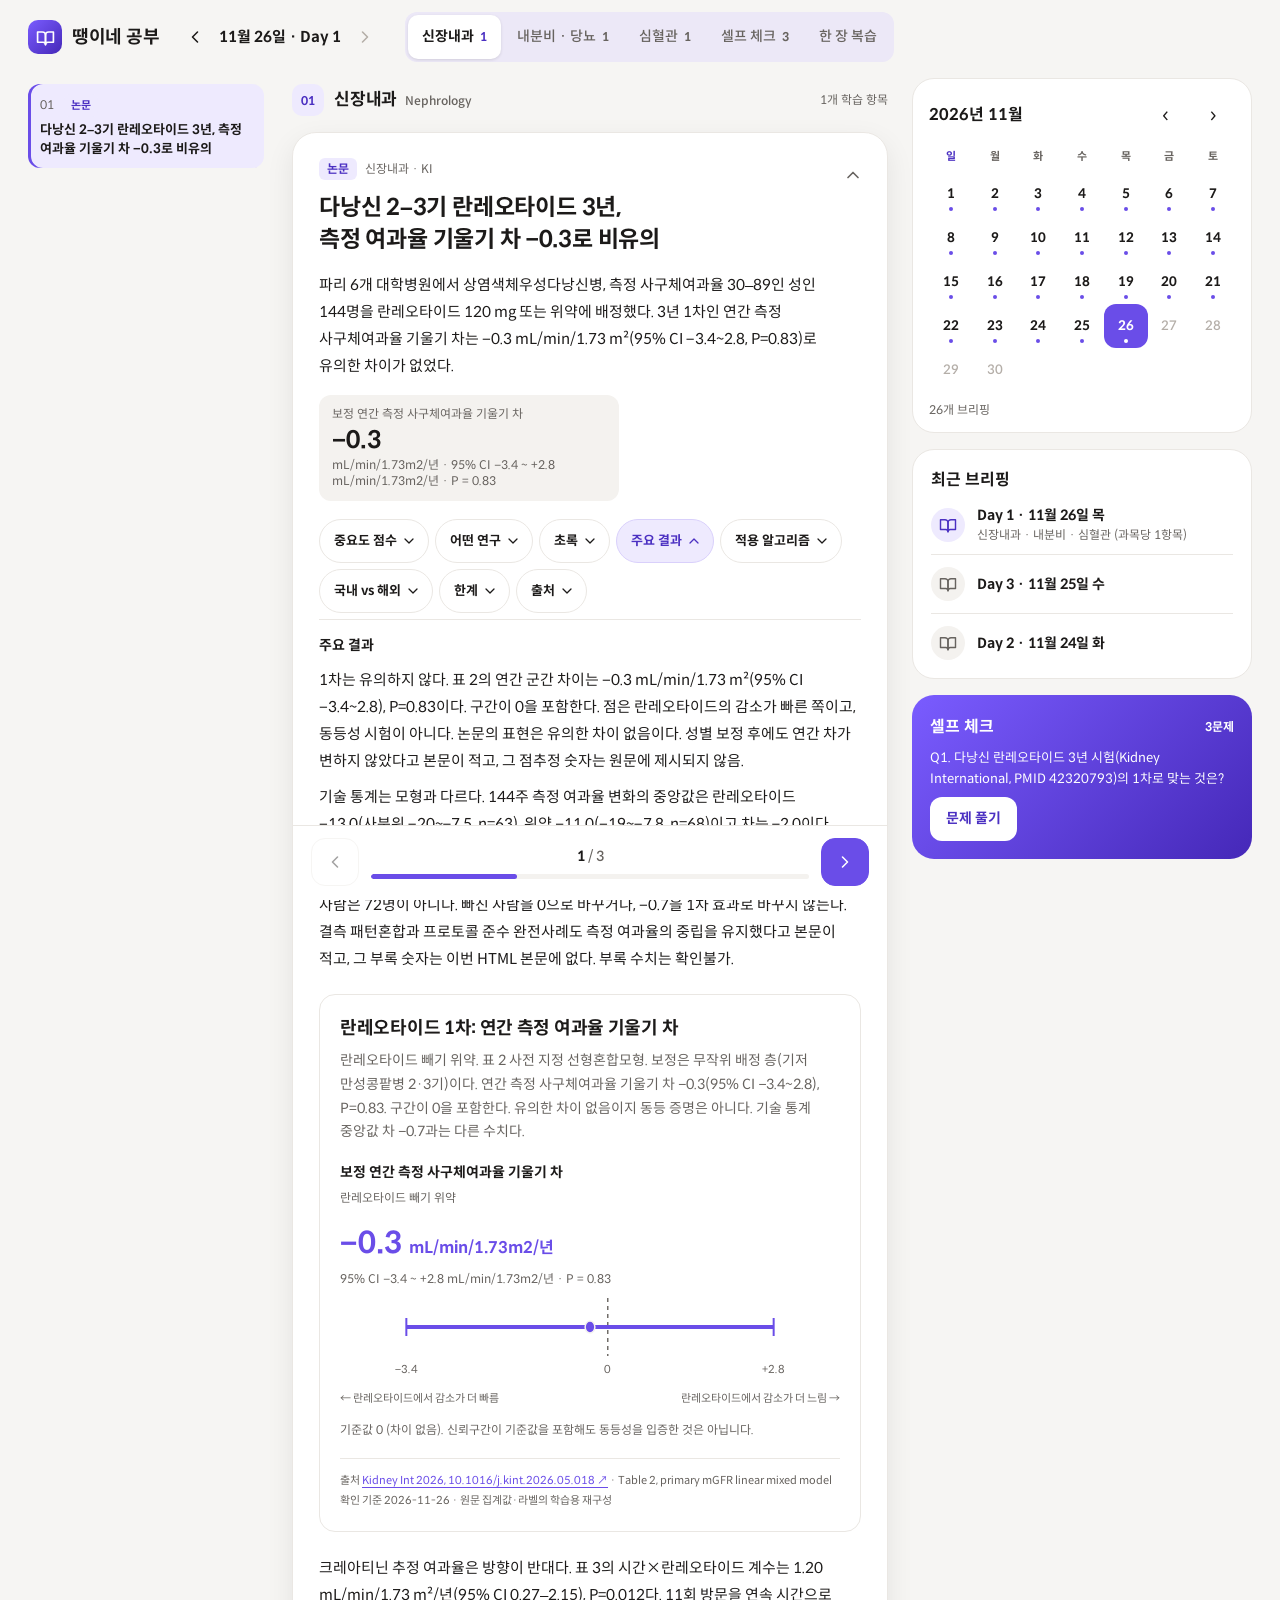
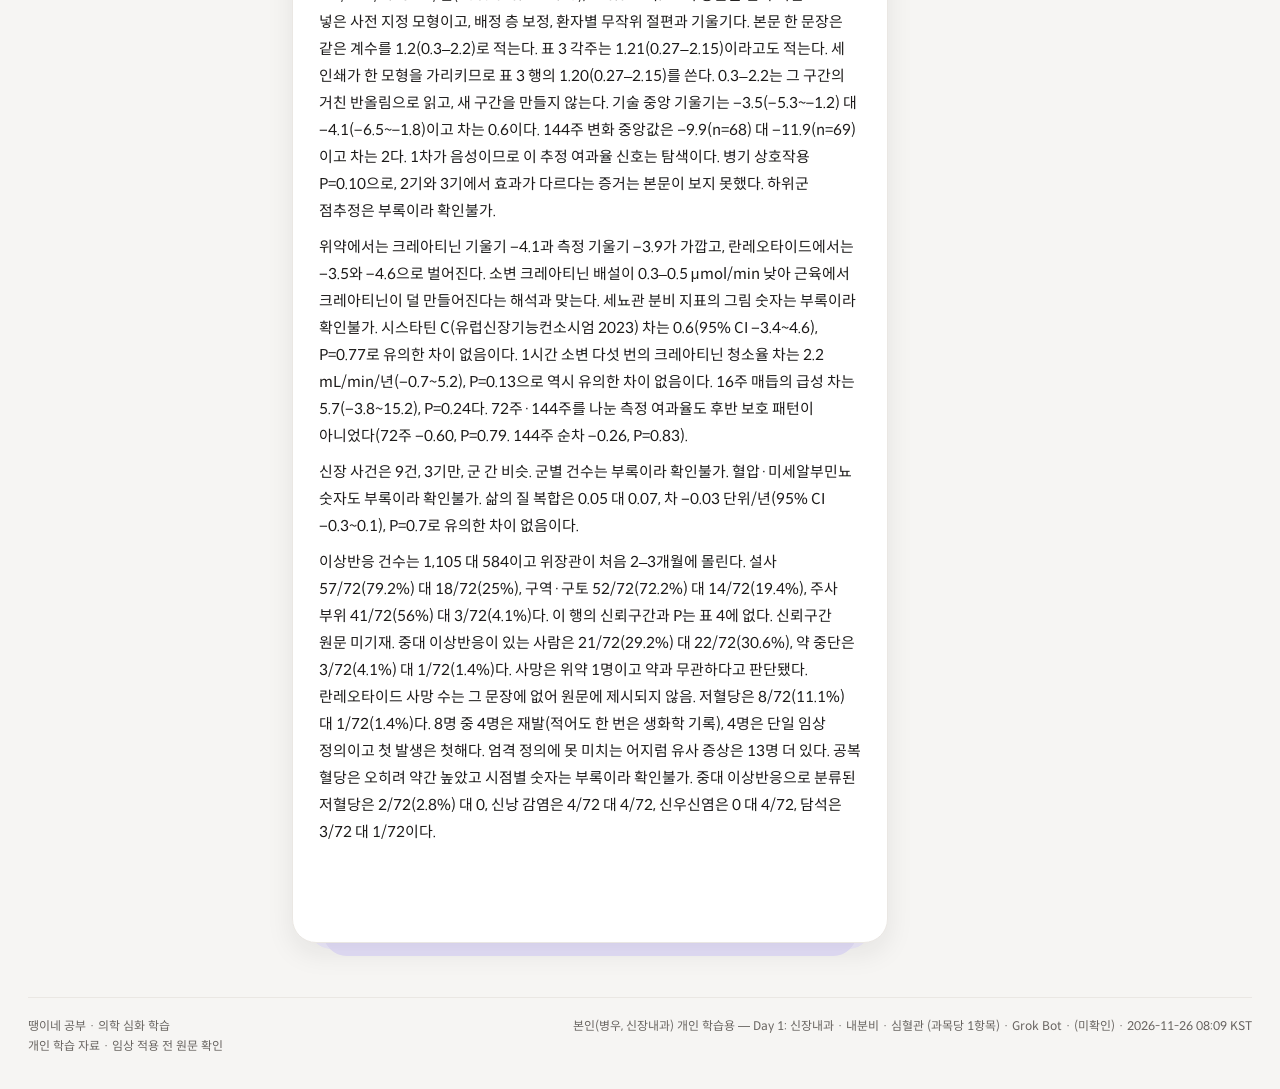
==== commit 651408b6: "study: 듣기 안내 조사 정정 (과목을/분야를) 듣기 패널 힌트가 '과목을 누르면', '분야를 누르면'으로 읽히게 고치고 podcast-listen.js 캐시를 v21로 올린다" ====
--- a/index.html
+++ b/index.html
@@ -19,7 +19,7 @@
 <link rel="preload" href="assets/fonts/SpoqaHanSansNeo-Regular.woff2" as="font" type="font/woff2" crossorigin>
 <link rel="preload" href="assets/fonts/SpoqaHanSansNeo-Bold.woff2" as="font" type="font/woff2" crossorigin>
 <link rel="stylesheet" href="assets/content-visuals.css?v=15">
-<link rel="stylesheet" href="assets/podcast-listen.css?v=18">
+<link rel="stylesheet" href="assets/podcast-listen.css?v=19">
 <style>
 /* Spoqa Han Sans Neo subset, SIL OFL — assets/fonts/LICENSE_OFL.txt. font-display:swap so the file never blocks first paint. Weights stop at Bold (700). */
 @font-face{font-family:"Spoqa Han Sans Neo";font-style:normal;font-weight:400;font-display:swap;src:url("assets/fonts/SpoqaHanSansNeo-Regular.woff2") format("woff2")}
@@ -736,7 +736,7 @@
 </div>
 
 <script src="assets/content-visuals.js?v=15"></script>
-<script src="assets/podcast-listen.js?v=19"></script>
+<script src="assets/podcast-listen.js?v=21"></script>
 <script>
 /* ============================================================
  * Study PWA — 동적 마크다운 렌더 + GitHub 캘린더 + SW 등록
--- a/assets/podcast-listen.css
+++ b/assets/podcast-listen.css
@@ -1,42 +1,25 @@
-/* 미리보기: 오늘 들은 내용 칸과 항목 번호. 기존 색·글꼴을 그대로 씀 */
+/* 오늘 회차 듣기 칸: '전체' + 분야·과목 칩(누르면 바로 재생). 기존 색·글꼴을 그대로 씀 */
 .podcast-listen{margin:16px 0 20px;padding:18px 20px;background:var(--panel, #fff);border:1px solid var(--line, #e6eded);border-radius:18px}
 .podcast-listen h2{margin:0;font-size:16px;font-weight:800;letter-spacing:-.3px}
-.podcast-listen-head{display:flex;align-items:center;justify-content:space-between;gap:12px;flex-wrap:wrap;margin-bottom:12px}
+.podcast-listen-head{display:flex;align-items:center;justify-content:space-between;gap:12px;flex-wrap:wrap;margin-bottom:6px}
 .podcast-listen audio{width:100%;margin:0 0 14px}
-.podcast-cols{display:grid;grid-template-columns:1fr 1fr;gap:16px}
-.podcast-cols h3{margin:0 0 8px;font-size:12px;font-weight:700;color:var(--ink-3, #5b6b75)}
-.podcast-cols ul{margin:0;padding:0;list-style:none}
-.podcast-cols li{margin:0 0 6px;font-size:13px;line-height:1.55}
-.podcast-cols a{color:var(--teal, var(--accent, #0b6e6b));font-weight:650;text-decoration:none}
-.podcast-cols a:hover{text-decoration:underline}
-.podcast-play{appearance:none;border:0;border-radius:999px;background:var(--v3-deep, var(--ink, #132b41));color:#fff;font:inherit;font-size:13px;font-weight:700;padding:8px 14px;min-height:40px;cursor:pointer}
-.podcast-no{display:inline-flex;align-items:center;justify-content:center;min-width:54px;height:22px;padding:0 7px;margin:0 8px 0 0;border-radius:6px;background:var(--v3-soft, #edf3f8);color:var(--v3-deep, #315779);font-size:11px;font-weight:800;letter-spacing:-.2px;vertical-align:middle}
-/* 골라 듣기(분야·과목·항목 클립)와 재생 속도 */
-.pl-pick{margin:0 0 12px}
+/* 분야·과목 칩과 재생 속도 */
 .pl-hint{margin:0 0 8px;font-size:12px;color:var(--ink-3, #5b6b75)}
-.pl-chips{display:flex;flex-wrap:wrap;gap:8px;margin:0 0 10px}
-.pl-chip{appearance:none;display:inline-flex;align-items:center;gap:6px;min-height:40px;padding:6px 14px;border-radius:999px;border:1px solid var(--line, #d9e2e8);background:transparent;color:inherit;font:inherit;font-size:13px;font-weight:700;cursor:pointer}
+.pl-chips{display:flex;flex-wrap:wrap;gap:8px;margin:0 0 12px}
+.pl-chip{appearance:none;display:inline-flex;align-items:center;gap:6px;min-height:44px;padding:6px 14px;border-radius:999px;border:1px solid var(--line, #d9e2e8);background:transparent;color:inherit;font:inherit;font-size:13px;font-weight:700;cursor:pointer}
 .pl-chip small{font-size:11px;font-weight:600;opacity:.65}
 .pl-chip[aria-pressed=true]{background:var(--v3-deep, #132b41);border-color:var(--v3-deep, #132b41);color:#fff}
 .pl-chip.is-playing{box-shadow:0 0 0 2px var(--v3-soft, #b9d3ea)}
 .pl-actions{display:flex;align-items:center;justify-content:space-between;gap:10px;flex-wrap:wrap;margin:0 0 12px}
-.pl-go{appearance:none;border:0;border-radius:999px;background:var(--v3-deep, var(--ink, #132b41));color:#fff;font:inherit;font-size:13px;font-weight:700;padding:8px 16px;min-height:40px;cursor:pointer}
-.pl-go:disabled{opacity:.4;cursor:default}
 .pl-speed{display:inline-flex;border:1px solid var(--line, #d9e2e8);border-radius:999px;overflow:hidden}
 .pl-speed button{appearance:none;border:0;background:transparent;color:inherit;font:inherit;font-size:12px;font-weight:700;padding:6px 10px;min-height:36px;min-width:52px;cursor:pointer}
 .pl-speed button+button{border-left:1px solid var(--line, #d9e2e8)}
 .pl-speed button[aria-pressed=true]{background:var(--v3-soft, #edf3f8);color:var(--v3-deep, #315779)}
 .pl-now{margin:0 0 8px;font-size:12px;font-weight:700;color:var(--v3-deep, #315779)}
-.pl-item-play{appearance:none;display:inline-flex;align-items:center;justify-content:center;width:26px;height:26px;margin:0 6px 0 0;padding:0;border-radius:50%;border:1px solid var(--line, #d9e2e8);background:transparent;color:inherit;font-size:10px;line-height:1;cursor:pointer;vertical-align:middle}
-.pl-item-play.is-playing{background:var(--v3-deep, #132b41);color:#fff;border-color:var(--v3-deep, #132b41)}
-.pl-only{font-size:11px;opacity:.65}
-body[data-page] .pl-chip[aria-pressed=true],body[data-page] .pl-go{background:var(--navy, #132b41);border-color:var(--navy, #132b41)}
-html.dark .pl-chip,html.dark .pl-speed,html.dark .pl-item-play{border-color:rgba(255,255,255,.25)}
+body[data-page] .pl-chip[aria-pressed=true]{background:var(--navy, #132b41);border-color:var(--navy, #132b41)}
+html.dark .pl-chip,html.dark .pl-speed{border-color:rgba(255,255,255,.25)}
 @media(max-width:700px){.pl-actions{justify-content:flex-start}.pl-speed button{min-width:48px;padding:6px 8px}}
 @media(max-width:700px){
-  .podcast-cols{grid-template-columns:1fr}
   .podcast-listen{padding:16px;border-radius:16px}
 }
 body[data-page] .podcast-listen{border:1px solid var(--table-edge, var(--line));border-radius:12px;background:var(--surface, #fffefa)}
-body[data-page] .podcast-play{background:var(--navy, #132b41);border-radius:8px}
-body[data-page] .podcast-no{background:var(--accent-bg, #f6e9d1);color:var(--accent, #9a6518)}
